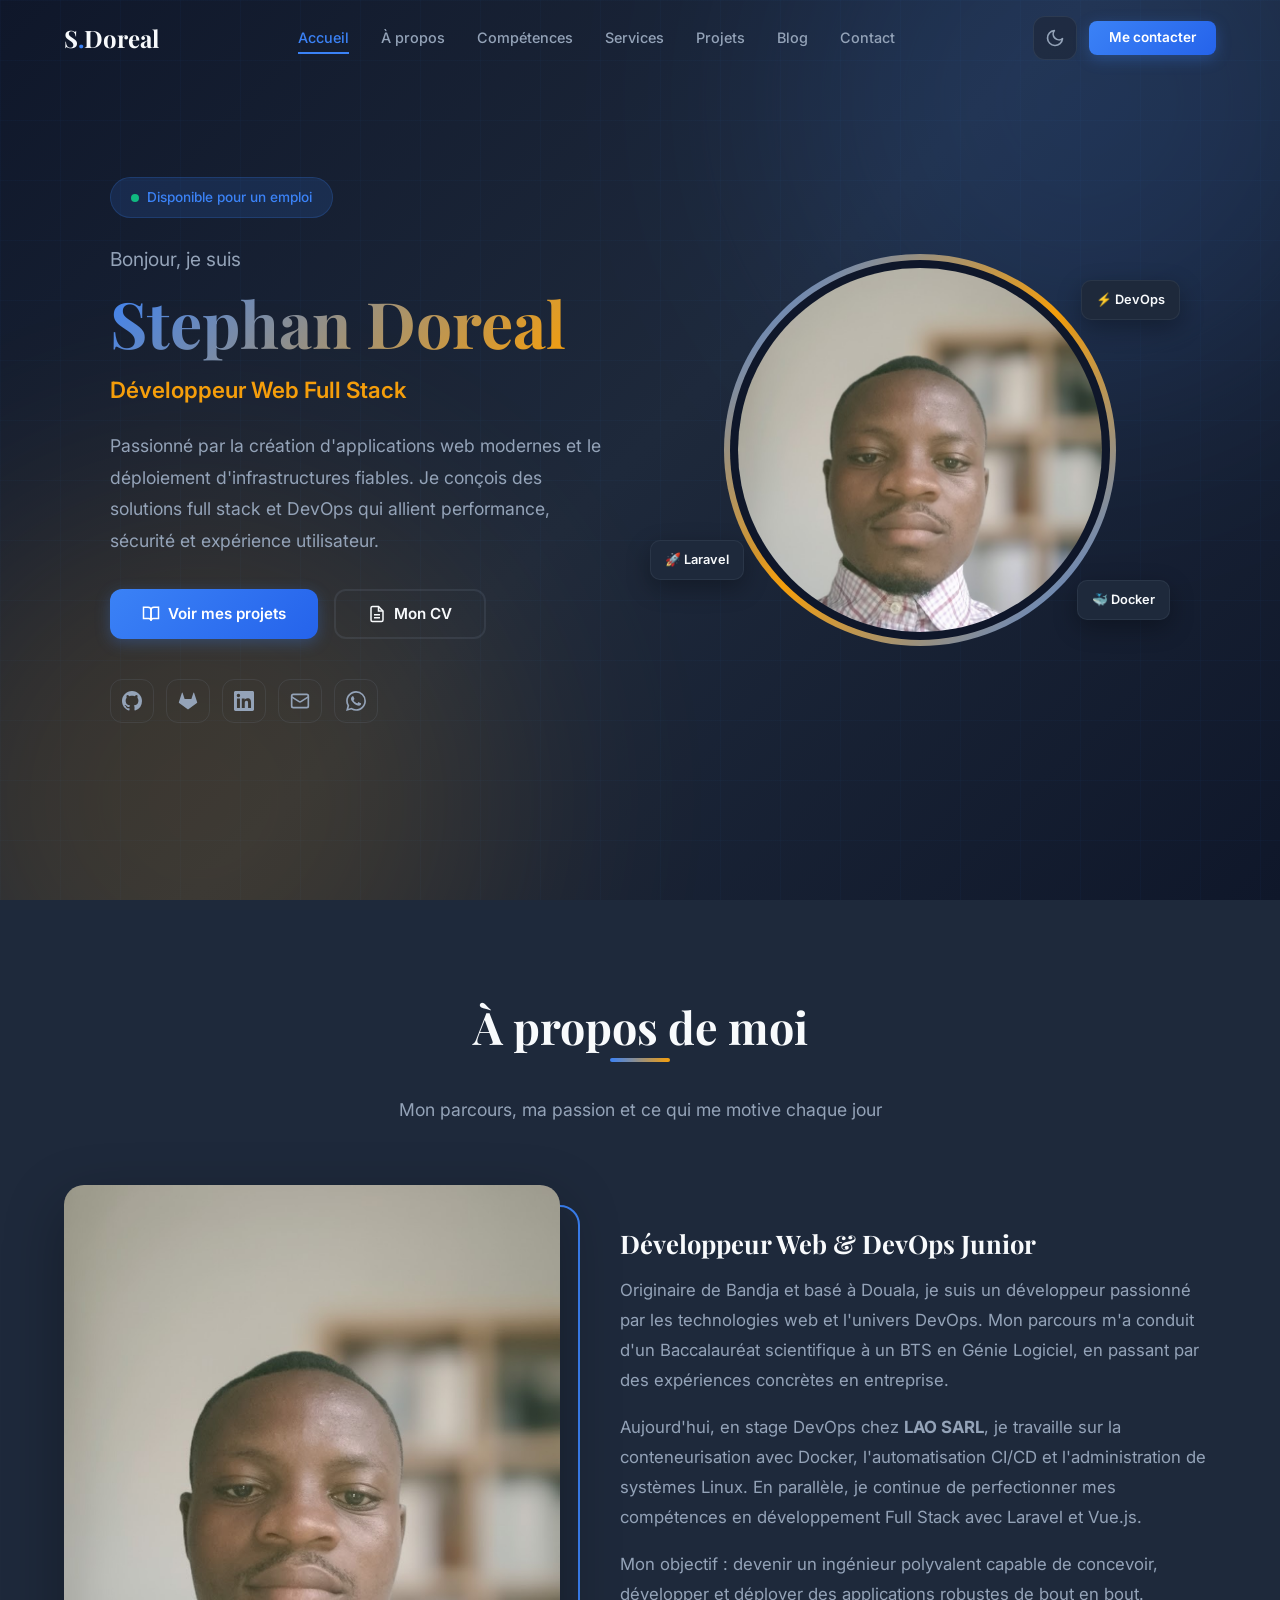
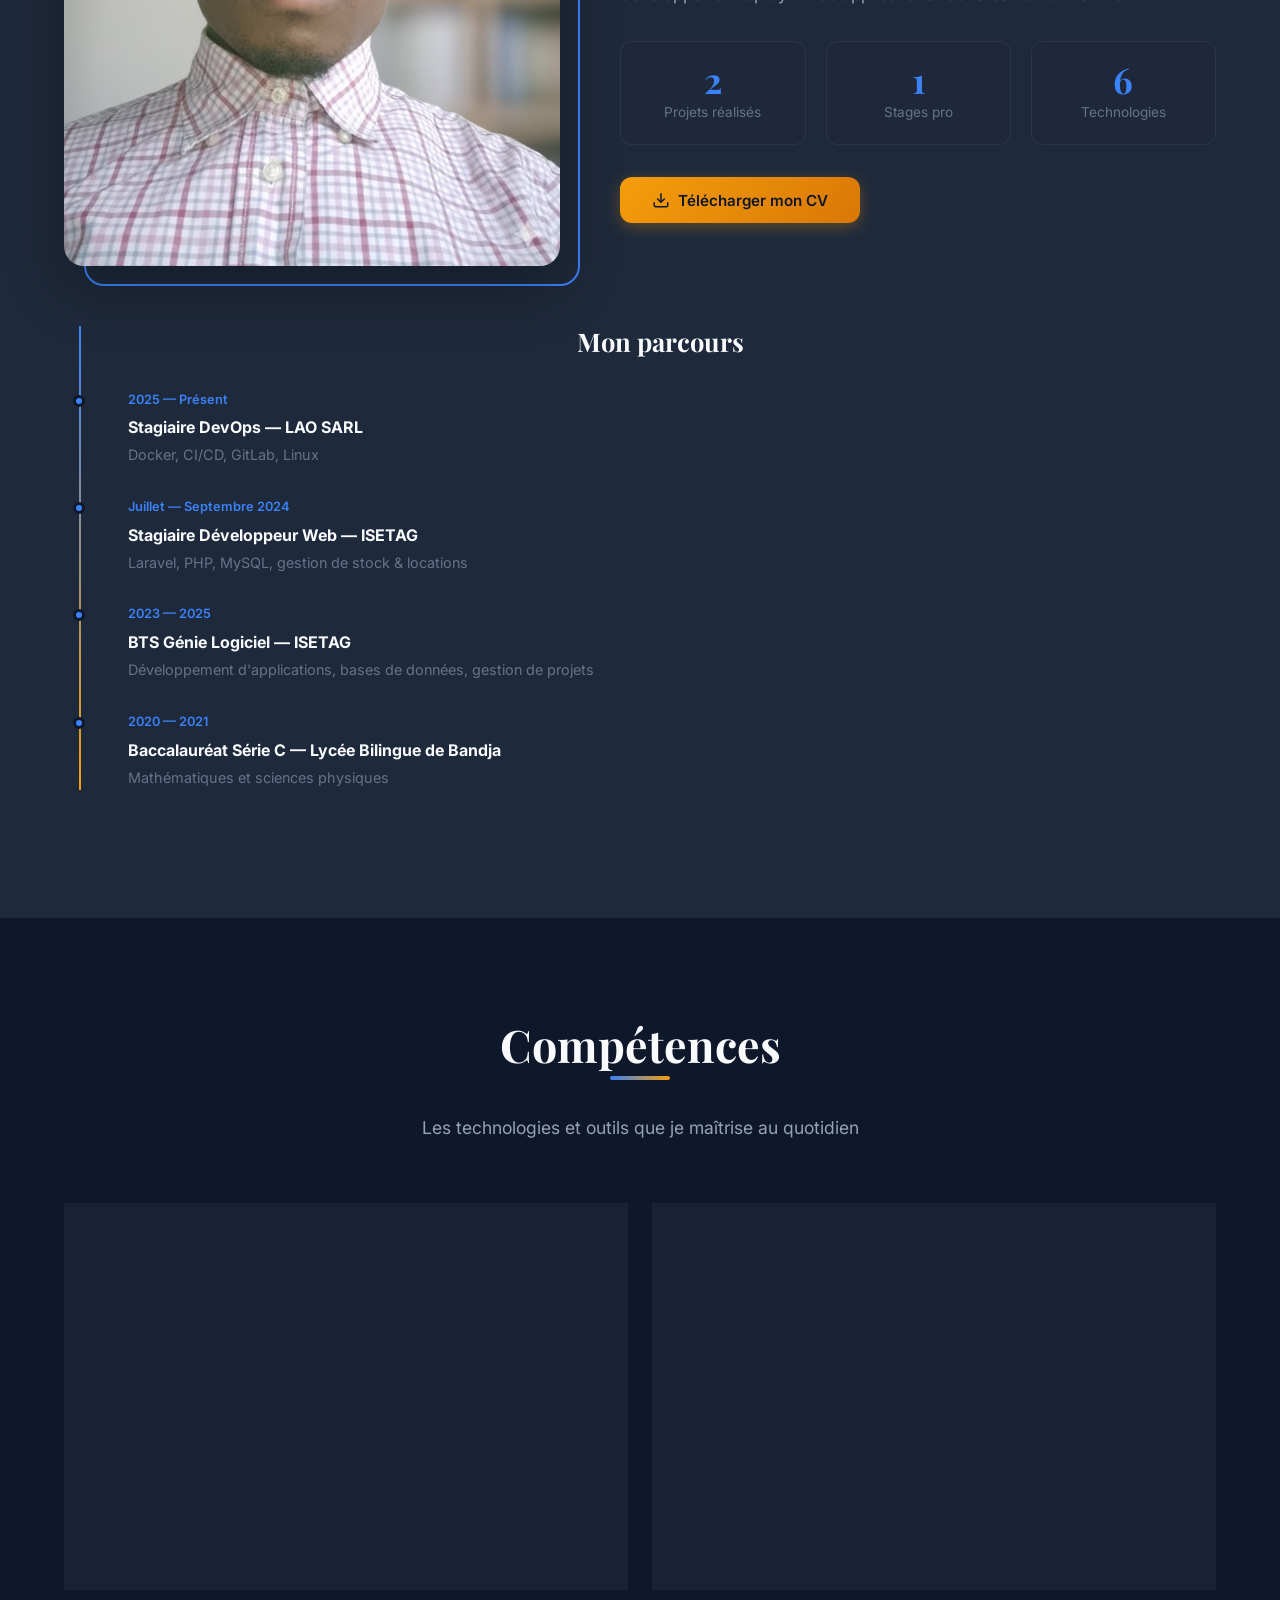
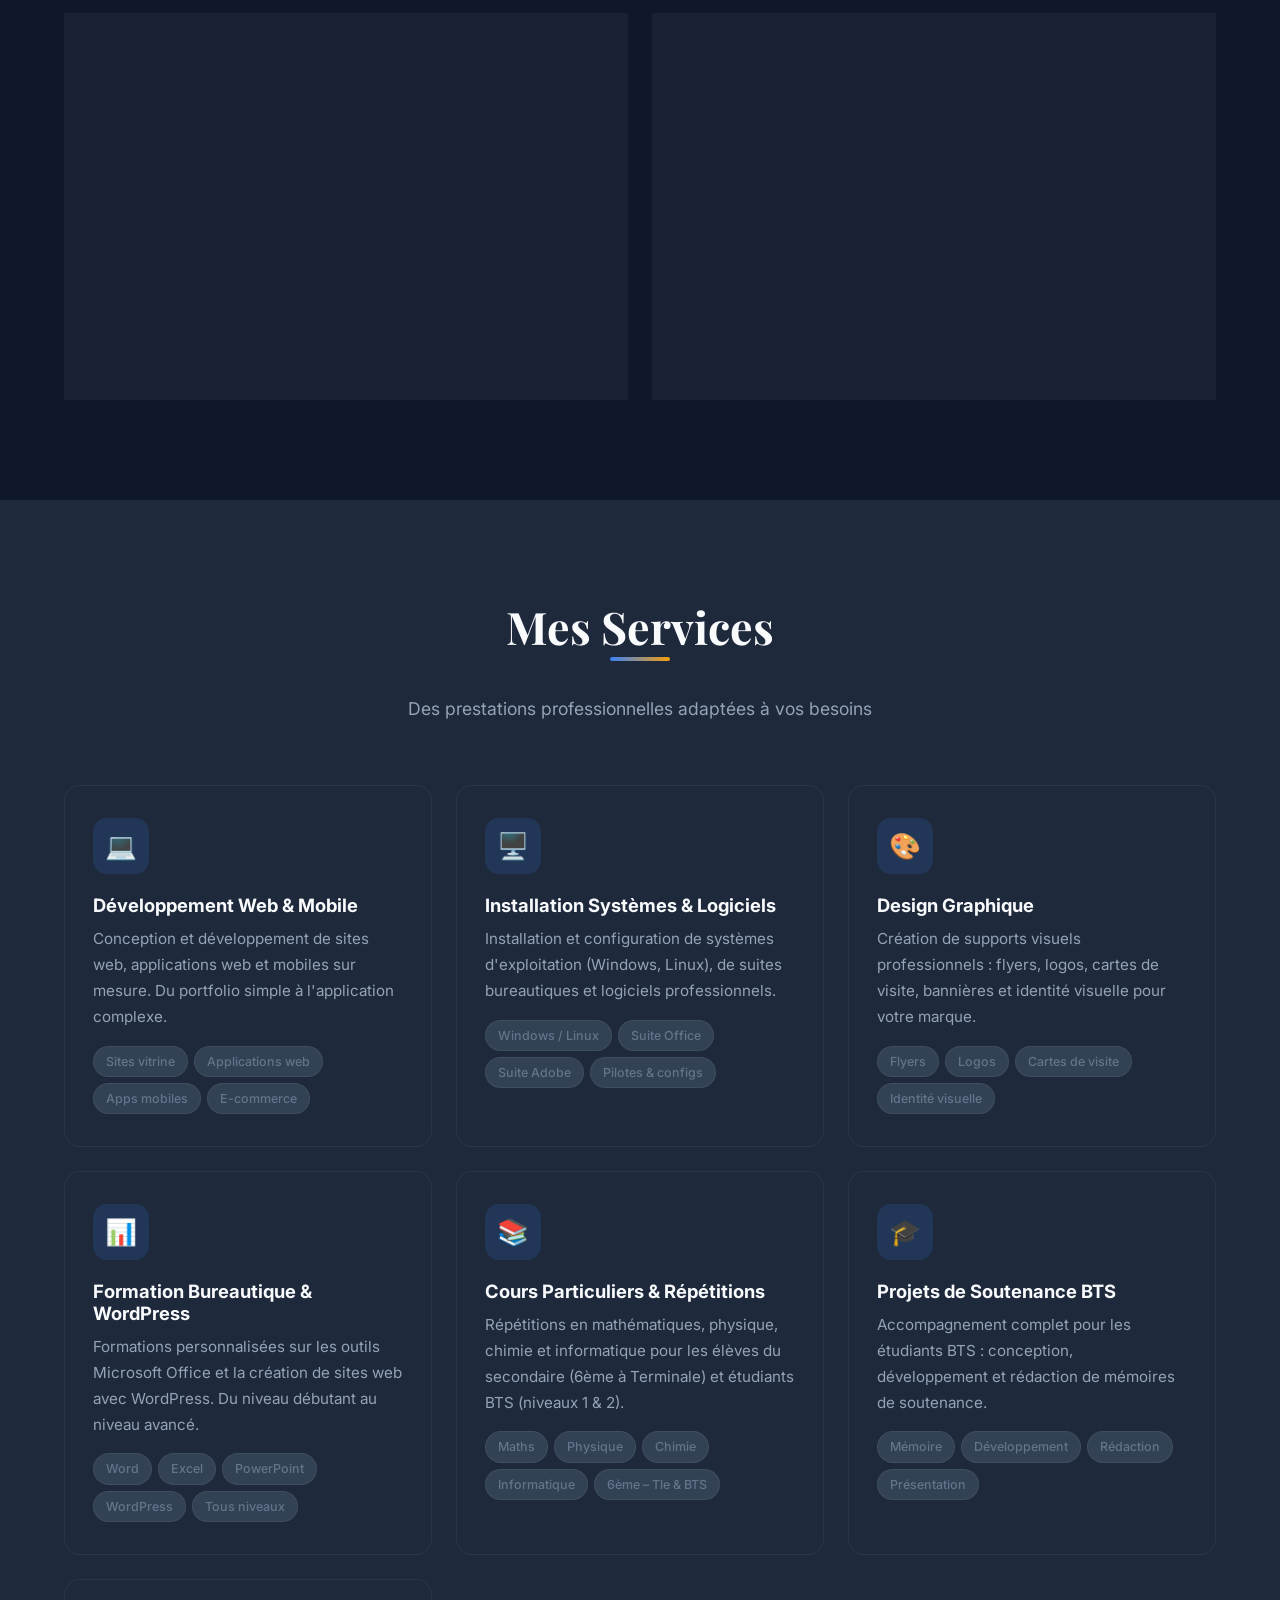
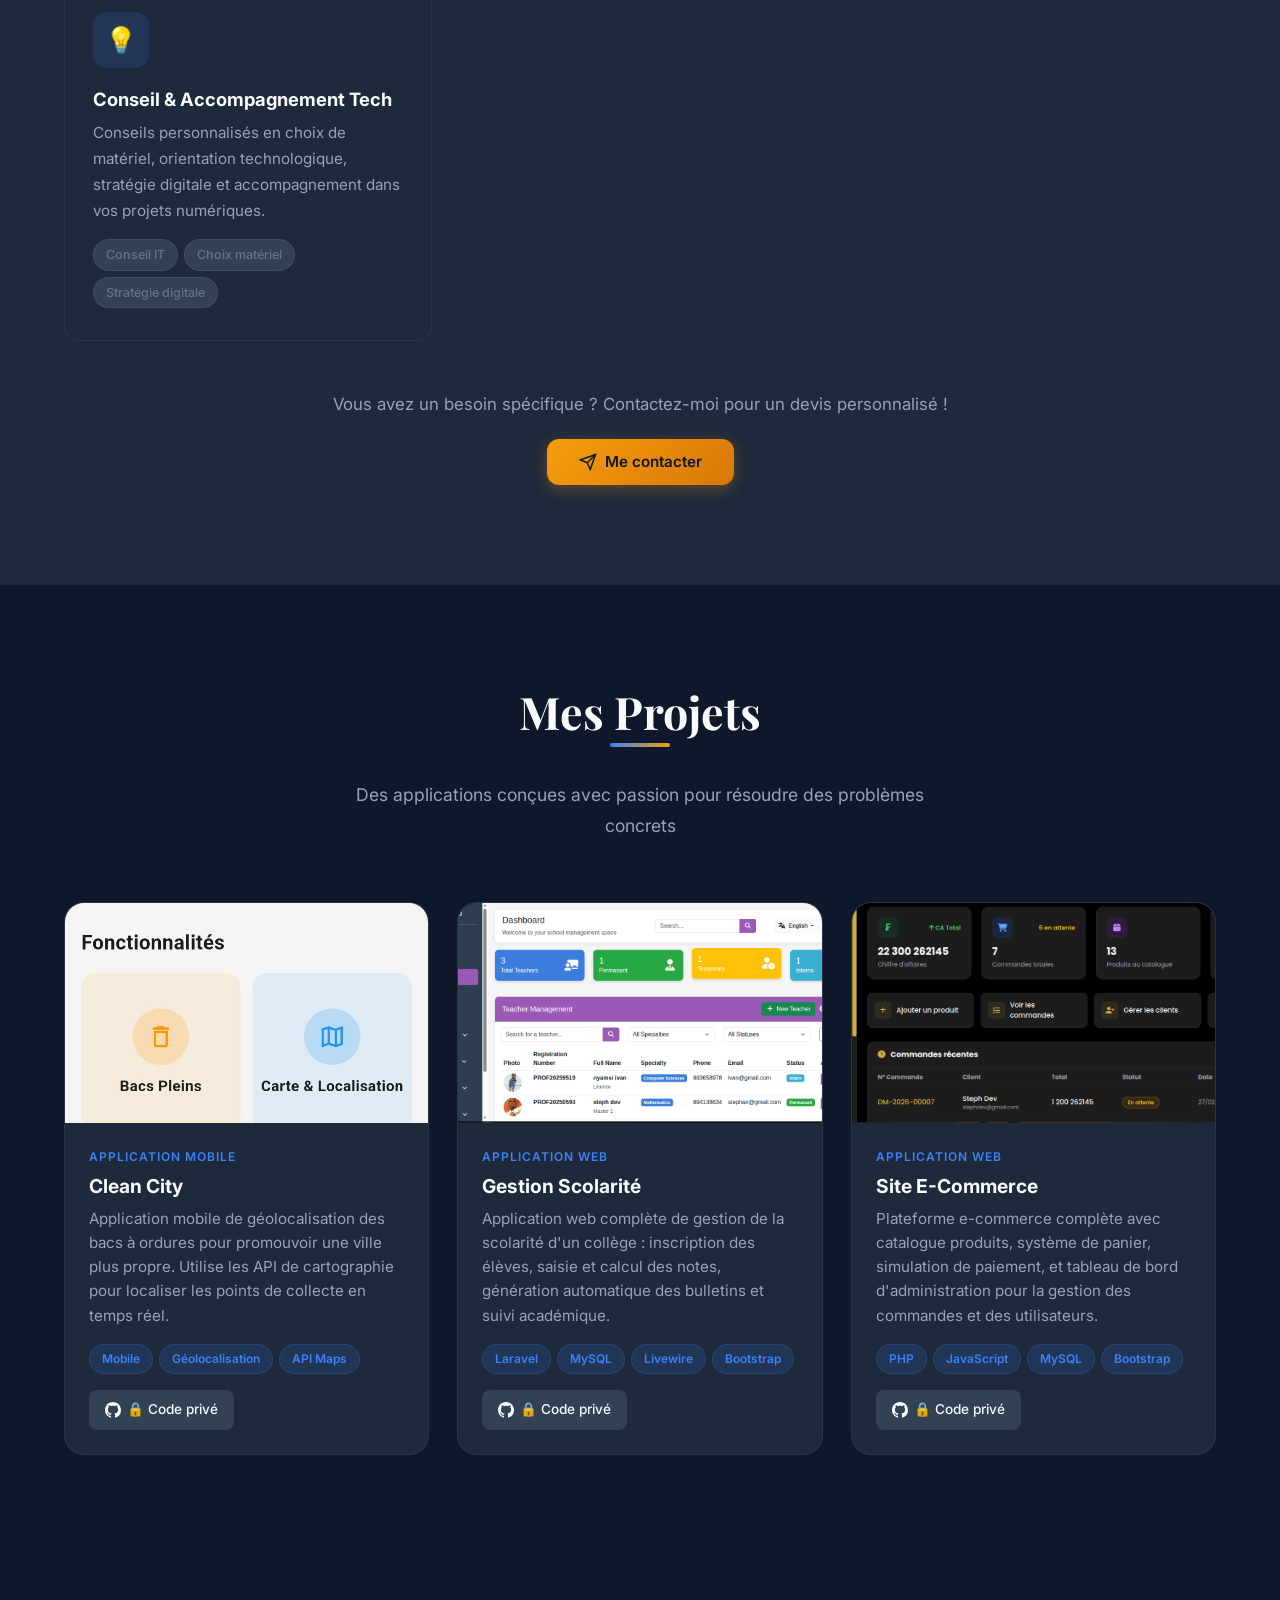
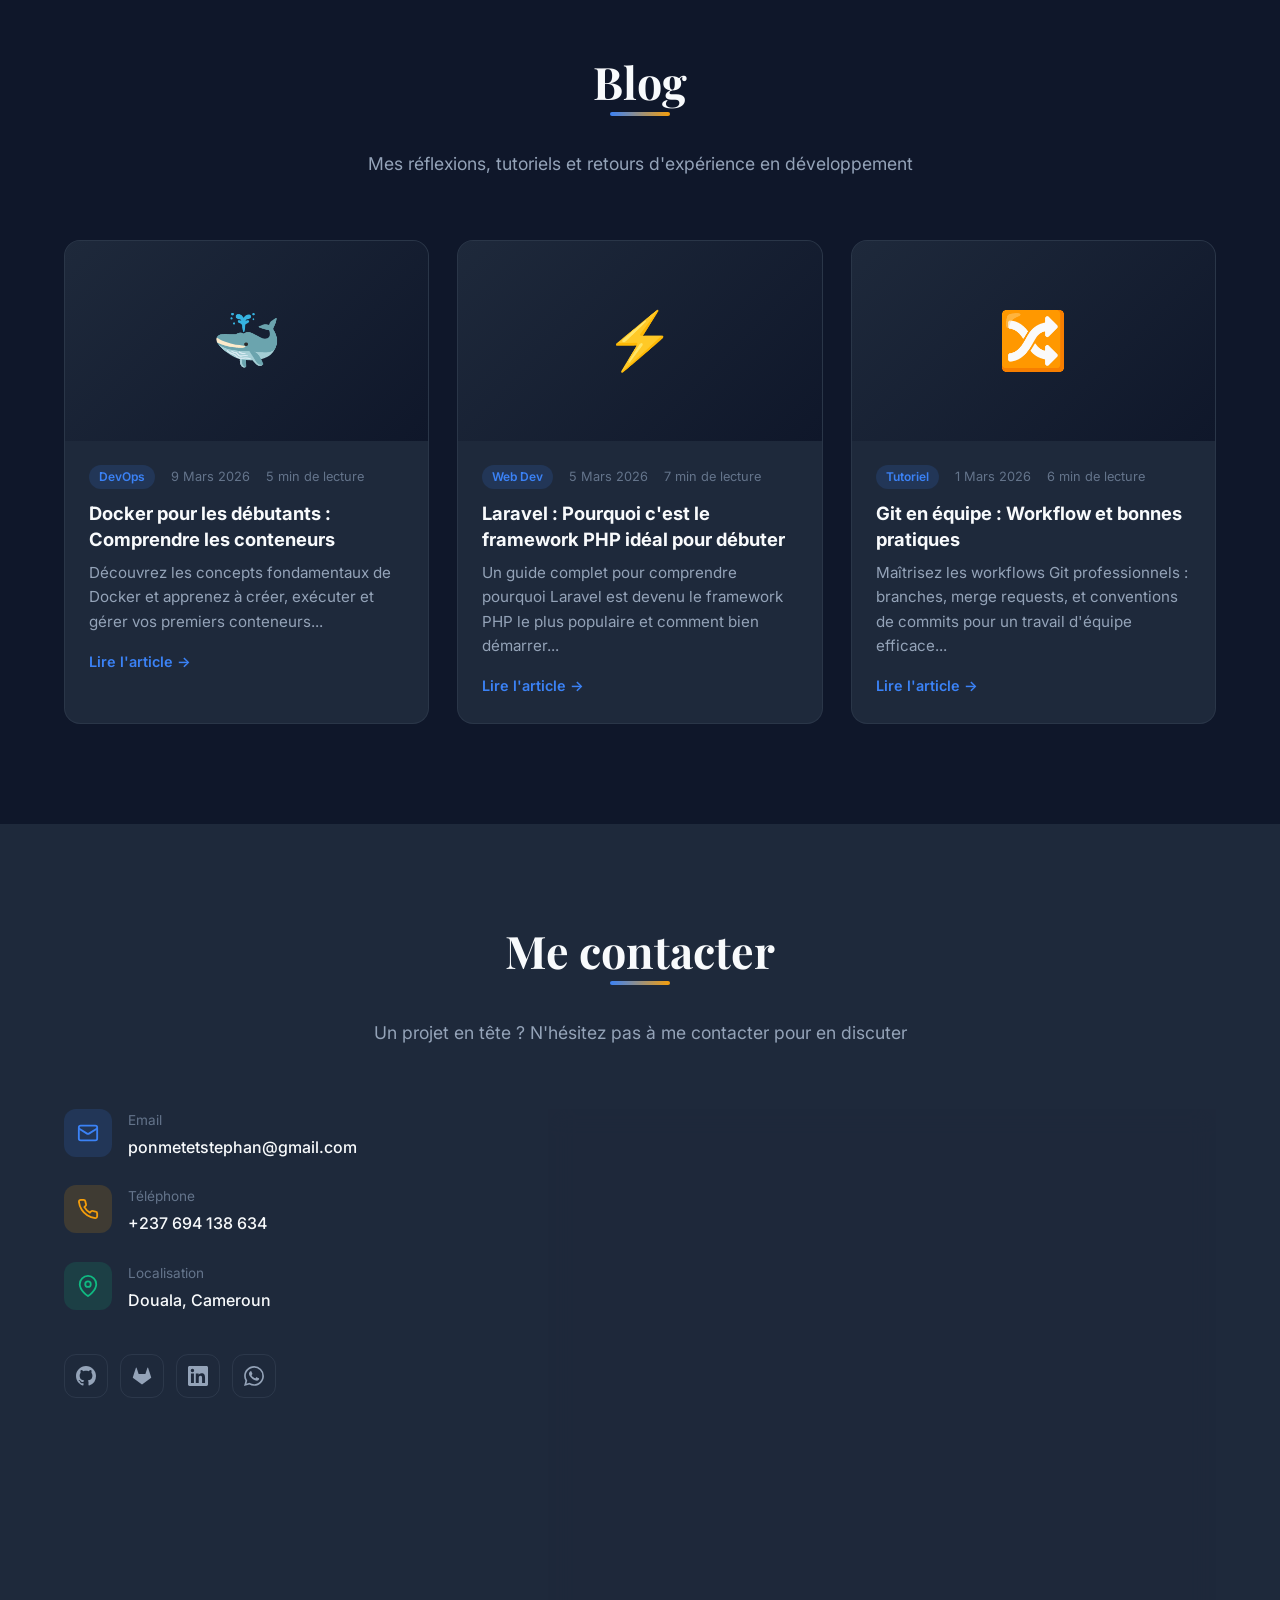
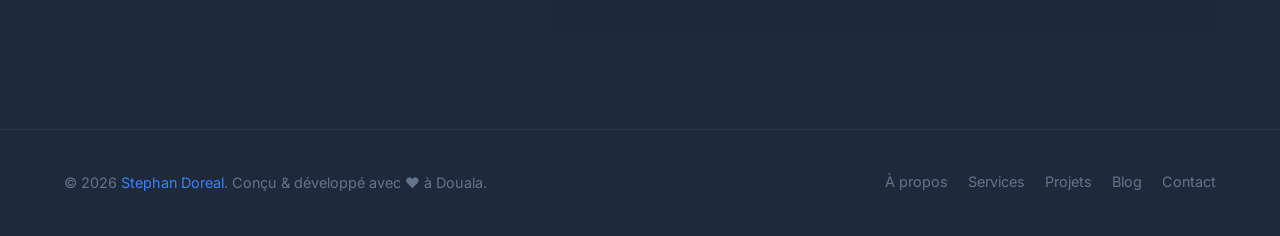
==== index.html @ ce157ae7 "feat: portfolio initial" ====
<!DOCTYPE html>
<html lang="fr" data-theme="dark">

<head>
    <meta charset="UTF-8">
    <meta name="viewport" content="width=device-width, initial-scale=1.0">
    <title>Stephan Doreal — Développeur Web & DevOps</title>
    <meta name="description"
        content="Portfolio de Ponmetet Stephan Doreal — Développeur Web Full Stack et DevOps Junior basé à Douala, Cameroun. Spécialisé en Laravel, Vue.js, Docker et CI/CD.">
    <meta name="keywords" content="développeur web, devops, cameroun, douala, laravel, vuejs, docker, portfolio">
    <meta name="author" content="Ponmetet Stephan Doreal">

    <!-- Open Graph -->
    <meta property="og:title" content="Stephan Doreal — Développeur Web & DevOps">
    <meta property="og:description" content="Développeur Web Full Stack et DevOps Junior basé à Douala, Cameroun.">
    <meta property="og:type" content="website">
    <meta property="og:url" content="https://stephan330.github.io">

    <!-- Fonts -->
    <link rel="preconnect" href="https://fonts.googleapis.com">
    <link rel="preconnect" href="https://fonts.gstatic.com" crossorigin>
    <link
        href="https://fonts.googleapis.com/css2?family=Inter:wght@300;400;500;600;700;800&family=Playfair+Display:wght@700&family=JetBrains+Mono:wght@400;500&display=swap"
        rel="stylesheet">

    <!-- Styles -->
    <link rel="stylesheet" href="css/style.css">

<body>

    <!-- Preloader -->
    <div class="preloader" id="preloader">
        <div class="preloader-spinner"></div>
    </div>

    <!-- ===== NAVBAR ===== -->
    <nav class="navbar" id="navbar">
        <div class="container">
            <a href="#hero" class="nav-logo">S<span>.</span>Doreal</a>

            <div class="nav-links" id="navLinks">
                <a href="#hero" class="active">Accueil</a>
                <a href="#about">À propos</a>
                <a href="#skills">Compétences</a>
                <a href="#services">Services</a>
                <a href="#projects">Projets</a>
                <a href="#blog">Blog</a>
                <a href="#contact">Contact</a>
            </div>

            <div class="nav-actions">
                <button class="theme-toggle" id="themeToggle" aria-label="Changer le thème">
                    <svg class="icon-moon" width="20" height="20" viewBox="0 0 24 24" fill="none" stroke="currentColor"
                        stroke-width="2" stroke-linecap="round" stroke-linejoin="round">
                        <path d="M21 12.79A9 9 0 1 1 11.21 3 7 7 0 0 0 21 12.79z" />
                    </svg>
                    <svg class="icon-sun" width="20" height="20" viewBox="0 0 24 24" fill="none" stroke="currentColor"
                        stroke-width="2" stroke-linecap="round" stroke-linejoin="round">
                        <circle cx="12" cy="12" r="5" />
                        <line x1="12" y1="1" x2="12" y2="3" />
                        <line x1="12" y1="21" x2="12" y2="23" />
                        <line x1="4.22" y1="4.22" x2="5.64" y2="5.64" />
                        <line x1="18.36" y1="18.36" x2="19.78" y2="19.78" />
                        <line x1="1" y1="12" x2="3" y2="12" />
                        <line x1="21" y1="12" x2="23" y2="12" />
                        <line x1="4.22" y1="19.78" x2="5.64" y2="18.36" />
                        <line x1="18.36" y1="5.64" x2="19.78" y2="4.22" />
                    </svg>
                </button>
                <a href="#contact" class="btn btn-primary btn-sm">Me contacter</a>
                <div class="nav-hamburger" id="navHamburger">
                    <span></span><span></span><span></span>
                </div>
            </div>
        </div>
    </nav>

    <!-- ===== HERO SECTION ===== -->
    <section class="hero" id="hero">
        <div class="hero-grid-bg"></div>
        <div class="hero-glow hero-glow-1"></div>
        <div class="hero-glow hero-glow-2"></div>

        <div class="container">
            <div class="hero-content">
                <div class="hero-badge">
                    <span class="dot"></span>
                    Disponible pour un emploi
                </div>

                <p class="hero-greeting">Bonjour, je suis</p>
                <h1><span class="name-highlight">Stephan Doreal</span></h1>
                <p class="hero-title-role" id="typingText"></p>

                <p class="hero-description">
                    Passionné par la création d'applications web modernes et le déploiement
                    d'infrastructures fiables. Je conçois des solutions full stack et DevOps
                    qui allient performance, sécurité et expérience utilisateur.
                </p>

                <div class="hero-buttons">
                    <a href="#projects" class="btn btn-primary">
                        <svg width="18" height="18" viewBox="0 0 24 24" fill="none" stroke="currentColor"
                            stroke-width="2">
                            <path d="M2 3h6a4 4 0 0 1 4 4v14a3 3 0 0 0-3-3H2z" />
                            <path d="M22 3h-6a4 4 0 0 0-4 4v14a3 3 0 0 1 3-3h7z" />
                        </svg>
                        Voir mes projets
                    </a>
                    <a href="assets/cv/CV-Ponmetet-Stephan.html" download="CV-Ponmetet-Stephan.html"
                        class="btn btn-secondary">
                        <svg width="18" height="18" viewBox="0 0 24 24" fill="none" stroke="currentColor"
                            stroke-width="2">
                            <path d="M14 2H6a2 2 0 0 0-2 2v16a2 2 0 0 0 2 2h12a2 2 0 0 0 2-2V8z" />
                            <polyline points="14 2 14 8 20 8" />
                            <line x1="16" y1="13" x2="8" y2="13" />
                            <line x1="16" y1="17" x2="8" y2="17" />
                        </svg>
                        Mon CV
                    </a>
                </div>

                <div class="hero-socials">
                    <a href="https://github.com/stephan330" target="_blank" aria-label="GitHub">
                        <svg viewBox="0 0 24 24" fill="currentColor">
                            <path
                                d="M12 0C5.37 0 0 5.37 0 12c0 5.31 3.435 9.795 8.205 11.385.6.105.825-.255.825-.57 0-.285-.015-1.23-.015-2.235-3.015.555-3.795-.735-4.035-1.41-.135-.345-.72-1.41-1.23-1.695-.42-.225-1.02-.78-.015-.795.945-.015 1.62.87 1.845 1.23 1.08 1.815 2.805 1.305 3.495.99.105-.78.42-1.305.765-1.605-2.67-.3-5.46-1.335-5.46-5.925 0-1.305.465-2.385 1.23-3.225-.12-.3-.54-1.53.12-3.18 0 0 1.005-.315 3.3 1.23.96-.27 1.98-.405 3-.405s2.04.135 3 .405c2.295-1.56 3.3-1.23 3.3-1.23.66 1.65.24 2.88.12 3.18.765.84 1.23 1.905 1.23 3.225 0 4.605-2.805 5.625-5.475 5.925.435.375.81 1.095.81 2.22 0 1.605-.015 2.895-.015 3.3 0 .315.225.69.825.57A12.02 12.02 0 0 0 24 12c0-6.63-5.37-12-12-12z" />
                        </svg>
                    </a>
                    <a href="https://gitlab.com/stephdev720" target="_blank" aria-label="GitLab">
                        <svg viewBox="0 0 24 24" fill="currentColor">
                            <path
                                d="M22.65 14.39L12 22.13 1.35 14.39a.84.84 0 0 1-.3-.94l1.22-3.78 2.44-7.51A.42.42 0 0 1 4.82 2a.43.43 0 0 1 .58 0 .42.42 0 0 1 .11.18l2.44 7.49h8.1l2.44-7.51A.42.42 0 0 1 18.6 2a.43.43 0 0 1 .58 0 .42.42 0 0 1 .11.18l2.44 7.51L23 13.45a.84.84 0 0 1-.35.94z" />
                        </svg>
                    </a>
                    <a href="https://www.linkedin.com/in/stephan-doreal" target="_blank" aria-label="LinkedIn">
                        <svg viewBox="0 0 24 24" fill="currentColor">
                            <path
                                d="M20.447 20.452h-3.554v-5.569c0-1.328-.027-3.037-1.852-3.037-1.853 0-2.136 1.445-2.136 2.939v5.667H9.351V9h3.414v1.561h.046c.477-.9 1.637-1.85 3.37-1.85 3.601 0 4.267 2.37 4.267 5.455v6.286zM5.337 7.433a2.062 2.062 0 0 1-2.063-2.065 2.064 2.064 0 1 1 2.063 2.065zm1.782 13.019H3.555V9h3.564v11.452zM22.225 0H1.771C.792 0 0 .774 0 1.729v20.542C0 23.227.792 24 1.771 24h20.451C23.2 24 24 23.227 24 22.271V1.729C24 .774 23.2 0 22.222 0h.003z" />
                        </svg>
                    </a>
                    <a href="mailto:ponmetetstephan@gmail.com" aria-label="Email">
                        <svg viewBox="0 0 24 24" fill="none" stroke="currentColor" stroke-width="2">
                            <rect x="2" y="4" width="20" height="16" rx="2" />
                            <path d="m22 7-8.97 5.7a1.94 1.94 0 0 1-2.06 0L2 7" />
                        </svg>
                    </a>
                    <a href="https://wa.me/237694138634" target="_blank" aria-label="WhatsApp">
                        <svg viewBox="0 0 24 24" fill="currentColor">
                            <path
                                d="M17.472 14.382c-.297-.149-1.758-.867-2.03-.967-.273-.099-.471-.148-.67.15-.197.297-.767.966-.94 1.164-.173.199-.347.223-.644.075-.297-.15-1.255-.463-2.39-1.475-.883-.788-1.48-1.761-1.653-2.059-.173-.297-.018-.458.13-.606.134-.133.298-.347.446-.52.149-.174.198-.298.298-.497.099-.198.05-.371-.025-.52-.075-.149-.669-1.612-.916-2.207-.242-.579-.487-.5-.669-.51-.173-.008-.371-.01-.57-.01-.198 0-.52.074-.792.372-.272.297-1.04 1.016-1.04 2.479 0 1.462 1.065 2.875 1.213 3.074.149.198 2.096 3.2 5.077 4.487.709.306 1.262.489 1.694.625.712.227 1.36.195 1.871.118.571-.085 1.758-.719 2.006-1.413.248-.694.248-1.289.173-1.413-.074-.124-.272-.198-.57-.347m-5.421 7.403h-.004a9.87 9.87 0 01-5.031-1.378l-.361-.214-3.741.982.998-3.648-.235-.374a9.86 9.86 0 01-1.51-5.26c.001-5.45 4.436-9.884 9.888-9.884 2.64 0 5.122 1.03 6.988 2.898a9.825 9.825 0 012.893 6.994c-.003 5.45-4.437 9.884-9.885 9.884m8.413-18.297A11.815 11.815 0 0012.05 0C5.495 0 .16 5.335.157 11.892c0 2.096.547 4.142 1.588 5.945L.057 24l6.305-1.654a11.882 11.882 0 005.683 1.448h.005c6.554 0 11.89-5.335 11.893-11.893a11.821 11.821 0 00-3.48-8.413z" />
                        </svg>
                    </a>
                </div>
            </div>

            <div class="hero-photo-wrapper">
                <div class="hero-photo-ring">
                    <div class="hero-photo">
                        <img src="assets/img/photo.jpg" alt="Stephan Doreal">
                    </div>
                </div>
                <div class="floating-badge" style="top: 20px; right: -10px;">⚡ DevOps</div>
                <div class="floating-badge" style="bottom: 60px; left: -20px;">🚀 Laravel</div>
                <div class="floating-badge" style="bottom: 20px; right: 0;">🐳 Docker</div>
            </div>
        </div>
    </section>

    <!-- ===== ABOUT SECTION ===== -->
    <section class="section section-alt" id="about">
        <div class="container">
            <div class="section-header reveal">
                <h2>À propos de moi</h2>
                <p>Mon parcours, ma passion et ce qui me motive chaque jour</p>
            </div>

            <div class="about-grid">
                <div class="about-image reveal">
                    <img src="assets/img/photo.jpg" alt="Stephan Doreal au travail">
                    <div class="about-image-decoration"></div>
                </div>

                <div class="about-text">
                    <h3 class="reveal">Développeur Web & DevOps Junior</h3>
                    <p class="reveal">
                        Originaire de Bandja et basé à Douala, je suis un développeur passionné
                        par les technologies web et l'univers DevOps. Mon parcours m'a conduit
                        d'un Baccalauréat scientifique à un BTS en Génie Logiciel, en passant
                        par des expériences concrètes en entreprise.
                    </p>
                    <p class="reveal">
                        Aujourd'hui, en stage DevOps chez <strong>LAO SARL</strong>, je travaille
                        sur la conteneurisation avec Docker, l'automatisation CI/CD et l'administration
                        de systèmes Linux. En parallèle, je continue de perfectionner mes compétences
                        en développement Full Stack avec Laravel et Vue.js.
                    </p>
                    <p class="reveal">
                        Mon objectif : devenir un ingénieur polyvalent capable de concevoir,
                        développer et déployer des applications robustes de bout en bout.
                    </p>

                    <div class="about-stats reveal">
                        <div class="stat-card">
                            <div class="stat-number" data-count="3">0</div>
                            <div class="stat-label">Projets réalisés</div>
                        </div>
                        <div class="stat-card">
                            <div class="stat-number" data-count="2">0</div>
                            <div class="stat-label">Stages pro</div>
                        </div>
                        <div class="stat-card">
                            <div class="stat-number" data-count="8">0</div>
                            <div class="stat-label">Technologies</div>
                        </div>
                    </div>

                    <a href="assets/cv/CV-Ponmetet-Stephan.html" download="CV-Ponmetet-Stephan.html"
                        class="btn btn-gold reveal">
                        <svg width="18" height="18" viewBox="0 0 24 24" fill="none" stroke="currentColor"
                            stroke-width="2">
                            <path d="M21 15v4a2 2 0 0 1-2 2H5a2 2 0 0 1-2-2v-4" />
                            <polyline points="7 10 12 15 17 10" />
                            <line x1="12" y1="15" x2="12" y2="3" />
                        </svg>
                        Télécharger mon CV
                    </a>
                </div>
            </div>

            <!-- Timeline -->
            <div class="timeline reveal" style="margin-top: 60px;">
                <h3 style="text-align: center; margin-bottom: 32px;">Mon parcours</h3>

                <div class="timeline-item reveal reveal-delay-1">
                    <div class="timeline-date">2025 — Présent</div>
                    <div class="timeline-title">Stagiaire DevOps — LAO SARL</div>
                    <div class="timeline-subtitle">Docker, CI/CD, GitLab, Linux</div>
                </div>

                <div class="timeline-item reveal reveal-delay-2">
                    <div class="timeline-date">Juillet — Septembre 2024</div>
                    <div class="timeline-title">Stagiaire Développeur Web — ISETAG</div>
                    <div class="timeline-subtitle">Laravel, PHP, MySQL, gestion de stock & locations</div>
                </div>

                <div class="timeline-item reveal reveal-delay-3">
                    <div class="timeline-date">2023 — 2025</div>
                    <div class="timeline-title">BTS Génie Logiciel — ISETAG</div>
                    <div class="timeline-subtitle">Développement d'applications, bases de données, gestion de projets
                    </div>
                </div>

                <div class="timeline-item reveal reveal-delay-4">
                    <div class="timeline-date">2020 — 2021</div>
                    <div class="timeline-title">Baccalauréat Série C — Lycée Bilingue de Bandja</div>
                    <div class="timeline-subtitle">Mathématiques et sciences physiques</div>
                </div>
            </div>
        </div>
    </section>

    <!-- ===== SKILLS SECTION ===== -->
    <section class="section" id="skills">
        <div class="container">
            <div class="section-header reveal">
                <h2>Compétences</h2>
                <p>Les technologies et outils que je maîtrise au quotidien</p>
            </div>

            <div class="skills-grid">
                <!-- Frontend -->
                <div class="card skill-category reveal">
                    <div class="skill-category-icon">
                        <svg viewBox="0 0 24 24" fill="none" stroke="currentColor" stroke-width="2">
                            <polyline points="16 18 22 12 16 6" />
                            <polyline points="8 6 2 12 8 18" />
                        </svg>
                    </div>
                    <h3>Frontend</h3>

                    <div class="skill-item">
                        <div class="skill-item-header">
                            <span class="skill-item-name">HTML5 / CSS3</span>
                            <span class="skill-item-level">90%</span>
                        </div>
                        <div class="skill-bar">
                            <div class="skill-bar-fill" data-width="90"></div>
                        </div>
                    </div>
                    <div class="skill-item">
                        <div class="skill-item-header">
                            <span class="skill-item-name">JavaScript</span>
                            <span class="skill-item-level">70%</span>
                        </div>
                        <div class="skill-bar">
                            <div class="skill-bar-fill" data-width="70"></div>
                        </div>
                    </div>
                    <div class="skill-item">
                        <div class="skill-item-header">
                            <span class="skill-item-name">Vue.js</span>
                            <span class="skill-item-level">60%</span>
                        </div>
                        <div class="skill-bar">
                            <div class="skill-bar-fill" data-width="60"></div>
                        </div>
                    </div>
                    <div class="skill-item">
                        <div class="skill-item-header">
                            <span class="skill-item-name">Bootstrap</span>
                            <span class="skill-item-level">85%</span>
                        </div>
                        <div class="skill-bar">
                            <div class="skill-bar-fill" data-width="85"></div>
                        </div>
                    </div>
                </div>

                <!-- Backend -->
                <div class="card skill-category reveal reveal-delay-1">
                    <div class="skill-category-icon"
                        style="background: rgba(245, 158, 11, 0.15); color: var(--accent-gold);">
                        <svg viewBox="0 0 24 24" fill="none" stroke="currentColor" stroke-width="2">
                            <rect x="2" y="2" width="20" height="8" rx="2" ry="2" />
                            <rect x="2" y="14" width="20" height="8" rx="2" ry="2" />
                            <line x1="6" y1="6" x2="6.01" y2="6" />
                            <line x1="6" y1="18" x2="6.01" y2="18" />
                        </svg>
                    </div>
                    <h3>Backend</h3>

                    <div class="skill-item">
                        <div class="skill-item-header">
                            <span class="skill-item-name">PHP</span>
                            <span class="skill-item-level">80%</span>
                        </div>
                        <div class="skill-bar">
                            <div class="skill-bar-fill" data-width="80"></div>
                        </div>
                    </div>
                    <div class="skill-item">
                        <div class="skill-item-header">
                            <span class="skill-item-name">Laravel</span>
                            <span class="skill-item-level">75%</span>
                        </div>
                        <div class="skill-bar">
                            <div class="skill-bar-fill" data-width="75"></div>
                        </div>
                    </div>
                    <div class="skill-item">
                        <div class="skill-item-header">
                            <span class="skill-item-name">Livewire</span>
                            <span class="skill-item-level">60%</span>
                        </div>
                        <div class="skill-bar">
                            <div class="skill-bar-fill" data-width="60"></div>
                        </div>
                    </div>
                    <div class="skill-item">
                        <div class="skill-item-header">
                            <span class="skill-item-name">MySQL</span>
                            <span class="skill-item-level">75%</span>
                        </div>
                        <div class="skill-bar">
                            <div class="skill-bar-fill" data-width="75"></div>
                        </div>
                    </div>
                </div>

                <!-- DevOps -->
                <div class="card skill-category reveal reveal-delay-2">
                    <div class="skill-category-icon" style="background: rgba(16, 185, 129, 0.15); color: #10b981;">
                        <svg viewBox="0 0 24 24" fill="none" stroke="currentColor" stroke-width="2">
                            <path d="M12 2L2 7l10 5 10-5-10-5z" />
                            <path d="M2 17l10 5 10-5" />
                            <path d="M2 12l10 5 10-5" />
                        </svg>
                    </div>
                    <h3>DevOps</h3>

                    <div class="skill-item">
                        <div class="skill-item-header">
                            <span class="skill-item-name">Docker</span>
                            <span class="skill-item-level">65%</span>
                        </div>
                        <div class="skill-bar">
                            <div class="skill-bar-fill" data-width="65"></div>
                        </div>
                    </div>
                    <div class="skill-item">
                        <div class="skill-item-header">
                            <span class="skill-item-name">Git / GitHub / GitLab</span>
                            <span class="skill-item-level">80%</span>
                        </div>
                        <div class="skill-bar">
                            <div class="skill-bar-fill" data-width="80"></div>
                        </div>
                    </div>
                    <div class="skill-item">
                        <div class="skill-item-header">
                            <span class="skill-item-name">Linux</span>
                            <span class="skill-item-level">65%</span>
                        </div>
                        <div class="skill-bar">
                            <div class="skill-bar-fill" data-width="65"></div>
                        </div>
                    </div>
                    <div class="skill-item">
                        <div class="skill-item-header">
                            <span class="skill-item-name">CI/CD</span>
                            <span class="skill-item-level">55%</span>
                        </div>
                        <div class="skill-bar">
                            <div class="skill-bar-fill" data-width="55"></div>
                        </div>
                    </div>
                </div>

                <!-- Outils -->
                <div class="card skill-category reveal reveal-delay-3">
                    <div class="skill-category-icon" style="background: rgba(168, 85, 247, 0.15); color: #a855f7;">
                        <svg viewBox="0 0 24 24" fill="none" stroke="currentColor" stroke-width="2">
                            <path
                                d="M14.7 6.3a1 1 0 0 0 0 1.4l1.6 1.6a1 1 0 0 0 1.4 0l3.77-3.77a6 6 0 0 1-7.94 7.94l-6.91 6.91a2.12 2.12 0 0 1-3-3l6.91-6.91a6 6 0 0 1 7.94-7.94l-3.76 3.76z" />
                        </svg>
                    </div>
                    <h3>Outils</h3>

                    <div class="skill-item">
                        <div class="skill-item-header">
                            <span class="skill-item-name">VS Code</span>
                            <span class="skill-item-level">90%</span>
                        </div>
                        <div class="skill-bar">
                            <div class="skill-bar-fill" data-width="90"></div>
                        </div>
                    </div>
                    <div class="skill-item">
                        <div class="skill-item-header">
                            <span class="skill-item-name">Terminal / Bash</span>
                            <span class="skill-item-level">70%</span>
                        </div>
                        <div class="skill-bar">
                            <div class="skill-bar-fill" data-width="70"></div>
                        </div>
                    </div>
                    <div class="skill-item">
                        <div class="skill-item-header">
                            <span class="skill-item-name">Postman</span>
                            <span class="skill-item-level">60%</span>
                        </div>
                        <div class="skill-bar">
                            <div class="skill-bar-fill" data-width="60"></div>
                        </div>
                    </div>
                    <div class="skill-item">
                        <div class="skill-item-header">
                            <span class="skill-item-name">Figma</span>
                            <span class="skill-item-level">40%</span>
                        </div>
                        <div class="skill-bar">
                            <div class="skill-bar-fill" data-width="40"></div>
                        </div>
                    </div>
                </div>
            </div>
        </div>
    </section>

    <!-- ===== SERVICES SECTION ===== -->
    <section class="section section-alt" id="services">
        <div class="container">
            <div class="section-header reveal">
                <h2>Mes Services</h2>
                <p>Des prestations professionnelles adaptées à vos besoins</p>
            </div>

            <div class="services-grid">
                <!-- Service 1 : Développement Web & Mobile -->
                <div class="service-card reveal">
                    <div class="service-icon">💻</div>
                    <h3>Développement Web & Mobile</h3>
                    <p>
                        Conception et développement de sites web, applications web et mobiles
                        sur mesure. Du portfolio simple à l'application complexe.
                    </p>
                    <div class="service-tags">
                        <span class="service-tag">Sites vitrine</span>
                        <span class="service-tag">Applications web</span>
                        <span class="service-tag">Apps mobiles</span>
                        <span class="service-tag">E-commerce</span>
                    </div>
                </div>

                <!-- Service 2 : Installation Systèmes & Logiciels -->
                <div class="service-card reveal reveal-delay-1">
                    <div class="service-icon">🖥️</div>
                    <h3>Installation Systèmes & Logiciels</h3>
                    <p>
                        Installation et configuration de systèmes d'exploitation (Windows, Linux),
                        de suites bureautiques et logiciels professionnels.
                    </p>
                    <div class="service-tags">
                        <span class="service-tag">Windows / Linux</span>
                        <span class="service-tag">Suite Office</span>
                        <span class="service-tag">Suite Adobe</span>
                        <span class="service-tag">Pilotes & configs</span>
                    </div>
                </div>

                <!-- Service 3 : Design Graphique -->
                <div class="service-card reveal reveal-delay-2">
                    <div class="service-icon">🎨</div>
                    <h3>Design Graphique</h3>
                    <p>
                        Création de supports visuels professionnels : flyers, logos,
                        cartes de visite, bannières et identité visuelle pour votre marque.
                    </p>
                    <div class="service-tags">
                        <span class="service-tag">Flyers</span>
                        <span class="service-tag">Logos</span>
                        <span class="service-tag">Cartes de visite</span>
                        <span class="service-tag">Identité visuelle</span>
                    </div>
                </div>

                <!-- Service 4 : Formation Bureautique -->
                <div class="service-card reveal">
                    <div class="service-icon">📊</div>
                    <h3>Formation Bureautique & WordPress</h3>
                    <p>
                        Formations personnalisées sur les outils Microsoft Office et la création
                        de sites web avec WordPress. Du niveau débutant au niveau avancé.
                    </p>
                    <div class="service-tags">
                        <span class="service-tag">Word</span>
                        <span class="service-tag">Excel</span>
                        <span class="service-tag">PowerPoint</span>
                        <span class="service-tag">WordPress</span>
                        <span class="service-tag">Tous niveaux</span>
                    </div>
                </div>

                <!-- Service 5 : Cours particuliers -->
                <div class="service-card reveal reveal-delay-1">
                    <div class="service-icon">📚</div>
                    <h3>Cours Particuliers & Répétitions</h3>
                    <p>
                        Répétitions en mathématiques, physique, chimie et informatique
                        pour les élèves du secondaire (6ème à Terminale) et étudiants BTS (niveaux 1 & 2).
                    </p>
                    <div class="service-tags">
                        <span class="service-tag">Maths</span>
                        <span class="service-tag">Physique</span>
                        <span class="service-tag">Chimie</span>
                        <span class="service-tag">Informatique</span>
                        <span class="service-tag">6ème – Tle & BTS</span>
                    </div>
                </div>

                <!-- Service 6 : Projets de soutenance -->
                <div class="service-card reveal reveal-delay-2">
                    <div class="service-icon">🎓</div>
                    <h3>Projets de Soutenance BTS</h3>
                    <p>
                        Accompagnement complet pour les étudiants BTS : conception,
                        développement et rédaction de mémoires de soutenance.
                    </p>
                    <div class="service-tags">
                        <span class="service-tag">Mémoire</span>
                        <span class="service-tag">Développement</span>
                        <span class="service-tag">Rédaction</span>
                        <span class="service-tag">Présentation</span>
                    </div>
                </div>

                <!-- Service 7 : Conseil & Accompagnement -->
                <div class="service-card reveal">
                    <div class="service-icon">💡</div>
                    <h3>Conseil & Accompagnement Tech</h3>
                    <p>
                        Conseils personnalisés en choix de matériel, orientation technologique,
                        stratégie digitale et accompagnement dans vos projets numériques.
                    </p>
                    <div class="service-tags">
                        <span class="service-tag">Conseil IT</span>
                        <span class="service-tag">Choix matériel</span>
                        <span class="service-tag">Stratégie digitale</span>
                    </div>
                </div>
            </div>

            <div class="services-cta reveal">
                <p>Vous avez un besoin spécifique ? Contactez-moi pour un devis personnalisé !</p>
                <a href="#contact" class="btn btn-gold">
                    <svg width="18" height="18" viewBox="0 0 24 24" fill="none" stroke="currentColor" stroke-width="2">
                        <line x1="22" y1="2" x2="11" y2="13" />
                        <polygon points="22 2 15 22 11 13 2 9 22 2" />
                    </svg>
                    Me contacter
                </a>
            </div>
        </div>
    </section>

    <!-- ===== PROJECTS SECTION ===== -->
    <section class="section" id="projects">
        <div class="container">
            <div class="section-header reveal">
                <h2>Mes Projets</h2>
                <p>Des applications conçues avec passion pour résoudre des problèmes concrets</p>
            </div>

            <div class="projects-grid">
                <!-- Clean City -->
                <div class="project-card reveal">
                    <div class="project-image">
                        <img src="assets/img/projects/cleancity.png" alt="Clean City App">
                        <div class="project-image-overlay">
                            <a href="#" class="btn btn-sm btn-primary">Voir le projet</a>
                        </div>
                    </div>
                    <div class="project-body">
                        <div class="project-category">Application Mobile</div>
                        <h3 class="project-title">Clean City</h3>
                        <p class="project-description">
                            Application mobile de géolocalisation des bacs à ordures pour promouvoir
                            une ville plus propre. Utilise les API de cartographie pour localiser
                            les points de collecte en temps réel.
                        </p>
                        <div class="project-tech-stack">
                            <span class="badge">Mobile</span>
                            <span class="badge">Géolocalisation</span>
                            <span class="badge">API Maps</span>
                        </div>
                        <div class="project-links">
                            <a href="https://github.com/stephan330" target="_blank"
                                class="project-link project-link-github">
                                <svg viewBox="0 0 24 24" fill="currentColor">
                                    <path
                                        d="M12 0C5.37 0 0 5.37 0 12c0 5.31 3.435 9.795 8.205 11.385.6.105.825-.255.825-.57 0-.285-.015-1.23-.015-2.235-3.015.555-3.795-.735-4.035-1.41-.135-.345-.72-1.41-1.23-1.695-.42-.225-1.02-.78-.015-.795.945-.015 1.62.87 1.845 1.23 1.08 1.815 2.805 1.305 3.495.99.105-.78.42-1.305.765-1.605-2.67-.3-5.46-1.335-5.46-5.925 0-1.305.465-2.385 1.23-3.225-.12-.3-.54-1.53.12-3.18 0 0 1.005-.315 3.3 1.23.96-.27 1.98-.405 3-.405s2.04.135 3 .405c2.295-1.56 3.3-1.23 3.3-1.23.66 1.65.24 2.88.12 3.18.765.84 1.23 1.905 1.23 3.225 0 4.605-2.805 5.625-5.475 5.925.435.375.81 1.095.81 2.22 0 1.605-.015 2.895-.015 3.3 0 .315.225.69.825.57A12.02 12.02 0 0 0 24 12c0-6.63-5.37-12-12-12z" />
                                </svg>
                                🔒 Code privé
                            </a>
                        </div>
                    </div>
                </div>

                <!-- Gestion Scolarité -->
                <div class="project-card reveal reveal-delay-1">
                    <div class="project-image">
                        <img src="assets/img/projects/gestion_scolarite.png" alt="Gestion Scolarité">
                        <div class="project-image-overlay">
                            <a href="#" class="btn btn-sm btn-primary">Voir le projet</a>
                        </div>
                    </div>
                    <div class="project-body">
                        <div class="project-category">Application Web</div>
                        <h3 class="project-title">Gestion Scolarité</h3>
                        <p class="project-description">
                            Application web complète de gestion de la scolarité d'un collège :
                            inscription des élèves, saisie et calcul des notes, génération
                            automatique des bulletins et suivi académique.
                        </p>
                        <div class="project-tech-stack">
                            <span class="badge">Laravel</span>
                            <span class="badge">MySQL</span>
                            <span class="badge">Livewire</span>
                            <span class="badge">Bootstrap</span>
                        </div>
                        <div class="project-links">
                            <a href="https://github.com/stephan330" target="_blank"
                                class="project-link project-link-github">
                                <svg viewBox="0 0 24 24" fill="currentColor">
                                    <path
                                        d="M12 0C5.37 0 0 5.37 0 12c0 5.31 3.435 9.795 8.205 11.385.6.105.825-.255.825-.57 0-.285-.015-1.23-.015-2.235-3.015.555-3.795-.735-4.035-1.41-.135-.345-.72-1.41-1.23-1.695-.42-.225-1.02-.78-.015-.795.945-.015 1.62.87 1.845 1.23 1.08 1.815 2.805 1.305 3.495.99.105-.78.42-1.305.765-1.605-2.67-.3-5.46-1.335-5.46-5.925 0-1.305.465-2.385 1.23-3.225-.12-.3-.54-1.53.12-3.18 0 0 1.005-.315 3.3 1.23.96-.27 1.98-.405 3-.405s2.04.135 3 .405c2.295-1.56 3.3-1.23 3.3-1.23.66 1.65.24 2.88.12 3.18.765.84 1.23 1.905 1.23 3.225 0 4.605-2.805 5.625-5.475 5.925.435.375.81 1.095.81 2.22 0 1.605-.015 2.895-.015 3.3 0 .315.225.69.825.57A12.02 12.02 0 0 0 24 12c0-6.63-5.37-12-12-12z" />
                                </svg>
                                🔒 Code privé
                            </a>
                        </div>
                    </div>
                </div>

                <!-- E-Commerce -->
                <div class="project-card reveal reveal-delay-2">
                    <div class="project-image">
                        <img src="assets/img/projects/e-commerce.png" alt="Site E-Commerce">
                        <div class="project-image-overlay">
                            <a href="#" class="btn btn-sm btn-primary">Voir le projet</a>
                        </div>
                    </div>
                    <div class="project-body">
                        <div class="project-category">Application Web</div>
                        <h3 class="project-title">Site E-Commerce</h3>
                        <p class="project-description">
                            Plateforme e-commerce complète avec catalogue produits, système de panier,
                            simulation de paiement, et tableau de bord d'administration
                            pour la gestion des commandes et des utilisateurs.
                        </p>
                        <div class="project-tech-stack">
                            <span class="badge">PHP</span>
                            <span class="badge">JavaScript</span>
                            <span class="badge">MySQL</span>
                            <span class="badge">Bootstrap</span>
                        </div>
                        <div class="project-links">
                            <a href="https://github.com/stephan330" target="_blank"
                                class="project-link project-link-github">
                                <svg viewBox="0 0 24 24" fill="currentColor">
                                    <path
                                        d="M12 0C5.37 0 0 5.37 0 12c0 5.31 3.435 9.795 8.205 11.385.6.105.825-.255.825-.57 0-.285-.015-1.23-.015-2.235-3.015.555-3.795-.735-4.035-1.41-.135-.345-.72-1.41-1.23-1.695-.42-.225-1.02-.78-.015-.795.945-.015 1.62.87 1.845 1.23 1.08 1.815 2.805 1.305 3.495.99.105-.78.42-1.305.765-1.605-2.67-.3-5.46-1.335-5.46-5.925 0-1.305.465-2.385 1.23-3.225-.12-.3-.54-1.53.12-3.18 0 0 1.005-.315 3.3 1.23.96-.27 1.98-.405 3-.405s2.04.135 3 .405c2.295-1.56 3.3-1.23 3.3-1.23.66 1.65.24 2.88.12 3.18.765.84 1.23 1.905 1.23 3.225 0 4.605-2.805 5.625-5.475 5.925.435.375.81 1.095.81 2.22 0 1.605-.015 2.895-.015 3.3 0 .315.225.69.825.57A12.02 12.02 0 0 0 24 12c0-6.63-5.37-12-12-12z" />
                                </svg>
                                🔒 Code privé
                            </a>
                        </div>
                    </div>
                </div>
            </div>
        </div>
    </section>

    <!-- ===== BLOG SECTION ===== -->
    <section class="section" id="blog">
        <div class="container">
            <div class="section-header reveal">
                <h2>Blog</h2>
                <p>Mes réflexions, tutoriels et retours d'expérience en développement</p>
            </div>

            <div class="blog-grid">
                <!-- Article 1 -->
                <a href="blog/docker-pour-debutants.html" class="blog-card reveal">
                    <div class="blog-card-image">
                        <div
                            style="display:flex;align-items:center;justify-content:center;height:100%;font-size:3.5rem;background:linear-gradient(135deg,#1e293b,#0f172a);">
                            🐳</div>
                    </div>
                    <div class="blog-card-body">
                        <div class="blog-card-meta">
                            <span class="blog-card-tag">DevOps</span>
                            <span>9 Mars 2026</span>
                            <span>5 min de lecture</span>
                        </div>
                        <h3 class="blog-card-title">Docker pour les débutants : Comprendre les conteneurs</h3>
                        <p class="blog-card-excerpt">
                            Découvrez les concepts fondamentaux de Docker et apprenez à créer,
                            exécuter et gérer vos premiers conteneurs...
                        </p>
                        <div class="blog-card-footer">
                            <span class="blog-read-more">Lire l'article →</span>
                        </div>
                    </div>
                </a>

                <!-- Article 2 -->
                <a href="blog/laravel-premiers-pas.html" class="blog-card reveal reveal-delay-1">
                    <div class="blog-card-image">
                        <div
                            style="display:flex;align-items:center;justify-content:center;height:100%;font-size:3.5rem;background:linear-gradient(135deg,#1e293b,#0f172a);">
                            ⚡</div>
                    </div>
                    <div class="blog-card-body">
                        <div class="blog-card-meta">
                            <span class="blog-card-tag">Web Dev</span>
                            <span>5 Mars 2026</span>
                            <span>7 min de lecture</span>
                        </div>
                        <h3 class="blog-card-title">Laravel : Pourquoi c'est le framework PHP idéal pour débuter</h3>
                        <p class="blog-card-excerpt">
                            Un guide complet pour comprendre pourquoi Laravel est devenu
                            le framework PHP le plus populaire et comment bien démarrer...
                        </p>
                        <div class="blog-card-footer">
                            <span class="blog-read-more">Lire l'article →</span>
                        </div>
                    </div>
                </a>

                <!-- Article 3 -->
                <a href="blog/git-workflow-equipe.html" class="blog-card reveal reveal-delay-2">
                    <div class="blog-card-image">
                        <div
                            style="display:flex;align-items:center;justify-content:center;height:100%;font-size:3.5rem;background:linear-gradient(135deg,#1e293b,#0f172a);">
                            🔀</div>
                    </div>
                    <div class="blog-card-body">
                        <div class="blog-card-meta">
                            <span class="blog-card-tag">Tutoriel</span>
                            <span>1 Mars 2026</span>
                            <span>6 min de lecture</span>
                        </div>
                        <h3 class="blog-card-title">Git en équipe : Workflow et bonnes pratiques</h3>
                        <p class="blog-card-excerpt">
                            Maîtrisez les workflows Git professionnels : branches, merge requests,
                            et conventions de commits pour un travail d'équipe efficace...
                        </p>
                        <div class="blog-card-footer">
                            <span class="blog-read-more">Lire l'article →</span>
                        </div>
                    </div>
                </a>
            </div>
        </div>
    </section>

    <!-- ===== CONTACT SECTION ===== -->
    <section class="section section-alt" id="contact">
        <div class="container">
            <div class="section-header reveal">
                <h2>Me contacter</h2>
                <p>Un projet en tête ? N'hésitez pas à me contacter pour en discuter</p>
            </div>

            <div class="contact-grid">
                <div class="contact-info reveal">
                    <div class="contact-item">
                        <div class="contact-item-icon">
                            <svg viewBox="0 0 24 24" fill="none" stroke="currentColor" stroke-width="2">
                                <rect x="2" y="4" width="20" height="16" rx="2" />
                                <path d="m22 7-8.97 5.7a1.94 1.94 0 0 1-2.06 0L2 7" />
                            </svg>
                        </div>
                        <div>
                            <div class="contact-item-label">Email</div>
                            <div class="contact-item-value">ponmetetstephan@gmail.com</div>
                        </div>
                    </div>

                    <div class="contact-item">
                        <div class="contact-item-icon"
                            style="background: rgba(245, 158, 11, 0.15); color: var(--accent-gold);">
                            <svg viewBox="0 0 24 24" fill="none" stroke="currentColor" stroke-width="2">
                                <path
                                    d="M22 16.92v3a2 2 0 0 1-2.18 2 19.79 19.79 0 0 1-8.63-3.07 19.5 19.5 0 0 1-6-6 19.79 19.79 0 0 1-3.07-8.67A2 2 0 0 1 4.11 2h3a2 2 0 0 1 2 1.72c.127.96.361 1.903.7 2.81a2 2 0 0 1-.45 2.11L8.09 9.91a16 16 0 0 0 6 6l1.27-1.27a2 2 0 0 1 2.11-.45c.907.339 1.85.573 2.81.7A2 2 0 0 1 22 16.92z" />
                            </svg>
                        </div>
                        <div>
                            <div class="contact-item-label">Téléphone</div>
                            <div class="contact-item-value">+237 694 138 634</div>
                        </div>
                    </div>

                    <div class="contact-item">
                        <div class="contact-item-icon" style="background: rgba(16, 185, 129, 0.15); color: #10b981;">
                            <svg viewBox="0 0 24 24" fill="none" stroke="currentColor" stroke-width="2">
                                <path d="M21 10c0 7-9 13-9 13s-9-6-9-13a9 9 0 0 1 18 0z" />
                                <circle cx="12" cy="10" r="3" />
                            </svg>
                        </div>
                        <div>
                            <div class="contact-item-label">Localisation</div>
                            <div class="contact-item-value">Douala, Cameroun</div>
                        </div>
                    </div>

                    <div class="contact-socials">
                        <a href="https://github.com/stephan330" target="_blank" aria-label="GitHub">
                            <svg viewBox="0 0 24 24" fill="currentColor" width="20" height="20">
                                <path
                                    d="M12 0C5.37 0 0 5.37 0 12c0 5.31 3.435 9.795 8.205 11.385.6.105.825-.255.825-.57 0-.285-.015-1.23-.015-2.235-3.015.555-3.795-.735-4.035-1.41-.135-.345-.72-1.41-1.23-1.695-.42-.225-1.02-.78-.015-.795.945-.015 1.62.87 1.845 1.23 1.08 1.815 2.805 1.305 3.495.99.105-.78.42-1.305.765-1.605-2.67-.3-5.46-1.335-5.46-5.925 0-1.305.465-2.385 1.23-3.225-.12-.3-.54-1.53.12-3.18 0 0 1.005-.315 3.3 1.23.96-.27 1.98-.405 3-.405s2.04.135 3 .405c2.295-1.56 3.3-1.23 3.3-1.23.66 1.65.24 2.88.12 3.18.765.84 1.23 1.905 1.23 3.225 0 4.605-2.805 5.625-5.475 5.925.435.375.81 1.095.81 2.22 0 1.605-.015 2.895-.015 3.3 0 .315.225.69.825.57A12.02 12.02 0 0 0 24 12c0-6.63-5.37-12-12-12z" />
                            </svg>
                        </a>
                        <a href="https://gitlab.com/stephdev720" target="_blank" aria-label="GitLab">
                            <svg viewBox="0 0 24 24" fill="currentColor" width="20" height="20">
                                <path
                                    d="M22.65 14.39L12 22.13 1.35 14.39a.84.84 0 0 1-.3-.94l1.22-3.78 2.44-7.51A.42.42 0 0 1 4.82 2a.43.43 0 0 1 .58 0 .42.42 0 0 1 .11.18l2.44 7.49h8.1l2.44-7.51A.42.42 0 0 1 18.6 2a.43.43 0 0 1 .58 0 .42.42 0 0 1 .11.18l2.44 7.51L23 13.45a.84.84 0 0 1-.35.94z" />
                            </svg>
                        </a>
                        <a href="https://www.linkedin.com/in/stephan-doreal" target="_blank" aria-label="LinkedIn">
                            <svg viewBox="0 0 24 24" fill="currentColor" width="20" height="20">
                                <path
                                    d="M20.447 20.452h-3.554v-5.569c0-1.328-.027-3.037-1.852-3.037-1.853 0-2.136 1.445-2.136 2.939v5.667H9.351V9h3.414v1.561h.046c.477-.9 1.637-1.85 3.37-1.85 3.601 0 4.267 2.37 4.267 5.455v6.286zM5.337 7.433a2.062 2.062 0 0 1-2.063-2.065 2.064 2.064 0 1 1 2.063 2.065zm1.782 13.019H3.555V9h3.564v11.452zM22.225 0H1.771C.792 0 0 .774 0 1.729v20.542C0 23.227.792 24 1.771 24h20.451C23.2 24 24 23.227 24 22.271V1.729C24 .774 23.2 0 22.222 0h.003z" />
                            </svg>
                        </a>
                        <a href="https://wa.me/237694138634" target="_blank" aria-label="WhatsApp">
                            <svg viewBox="0 0 24 24" fill="currentColor" width="20" height="20">
                                <path
                                    d="M17.472 14.382c-.297-.149-1.758-.867-2.03-.967-.273-.099-.471-.148-.67.15-.197.297-.767.966-.94 1.164-.173.199-.347.223-.644.075-.297-.15-1.255-.463-2.39-1.475-.883-.788-1.48-1.761-1.653-2.059-.173-.297-.018-.458.13-.606.134-.133.298-.347.446-.52.149-.174.198-.298.298-.497.099-.198.05-.371-.025-.52-.075-.149-.669-1.612-.916-2.207-.242-.579-.487-.5-.669-.51-.173-.008-.371-.01-.57-.01-.198 0-.52.074-.792.372-.272.297-1.04 1.016-1.04 2.479 0 1.462 1.065 2.875 1.213 3.074.149.198 2.096 3.2 5.077 4.487.709.306 1.262.489 1.694.625.712.227 1.36.195 1.871.118.571-.085 1.758-.719 2.006-1.413.248-.694.248-1.289.173-1.413-.074-.124-.272-.198-.57-.347m-5.421 7.403h-.004a9.87 9.87 0 01-5.031-1.378l-.361-.214-3.741.982.998-3.648-.235-.374a9.86 9.86 0 01-1.51-5.26c.001-5.45 4.436-9.884 9.888-9.884 2.64 0 5.122 1.03 6.988 2.898a9.825 9.825 0 012.893 6.994c-.003 5.45-4.437 9.884-9.885 9.884m8.413-18.297A11.815 11.815 0 0012.05 0C5.495 0 .16 5.335.157 11.892c0 2.096.547 4.142 1.588 5.945L.057 24l6.305-1.654a11.882 11.882 0 005.683 1.448h.005c6.554 0 11.89-5.335 11.893-11.893a11.821 11.821 0 00-3.48-8.413z" />
                            </svg>
                        </a>
                    </div>
                </div>

                <form class="contact-form reveal" id="contactForm" action="https://formspree.io/f/mvzwzvvw"
                    method="POST">
                    <div class="form-row">
                        <div class="form-group">
                            <label for="name">Nom complet</label>
                            <input type="text" id="name" name="name" placeholder="Votre nom" required>
                        </div>
                        <div class="form-group">
                            <label for="email">Email</label>
                            <input type="email" id="email" name="email" placeholder="votre@email.com" required>
                        </div>
                    </div>
                    <div class="form-group">
                        <label for="subject">Sujet</label>
                        <select id="subject" name="subject" required>
                            <option value="">Sélectionner un sujet</option>
                            <option value="emploi">Opportunité d'emploi</option>
                            <option value="freelance">Projet freelance</option>
                            <option value="collaboration">Collaboration</option>
                            <option value="autre">Autre</option>
                        </select>
                    </div>
                    <div class="form-group">
                        <label for="message">Message</label>
                        <textarea id="message" name="message" placeholder="Décrivez votre projet ou votre demande..."
                            required></textarea>
                    </div>
                    <button type="submit" class="btn btn-primary" style="width: 100%; justify-content: center;">
                        <svg width="18" height="18" viewBox="0 0 24 24" fill="none" stroke="currentColor"
                            stroke-width="2">
                            <line x1="22" y1="2" x2="11" y2="13" />
                            <polygon points="22 2 15 22 11 13 2 9 22 2" />
                        </svg>
                        Envoyer le message
                    </button>
                </form>
            </div>
        </div>
    </section>

    <!-- ===== FOOTER ===== -->
    <footer class="footer">
        <div class="container">
            <p class="footer-text">
                © 2026 <a href="#hero">Stephan Doreal</a>. Conçu & développé avec ❤️ à Douala.
            </p>
            <div class="footer-links">
                <a href="#about">À propos</a>
                <a href="#services">Services</a>
                <a href="#projects">Projets</a>
                <a href="#blog">Blog</a>
                <a href="#contact">Contact</a>
            </div>
        </div>
    </footer>

    <!-- Back to Top -->
    <button class="back-to-top" id="backToTop" aria-label="Retour en haut">
        <svg viewBox="0 0 24 24" fill="none" stroke="currentColor" stroke-width="2.5">
            <polyline points="18 15 12 9 6 15" />
        </svg>
    </button>

    <!-- Scripts -->
    <script src="js/main.js"></script>

</body>

</html>
---- css/style.css ----
/* ===================================
   DESIGN SYSTEM — Portfolio Stephan
   =================================== */

/* --- CSS Reset & Base --- */
*, *::before, *::after {
    margin: 0;
    padding: 0;
    box-sizing: border-box;
}

:root {
    /* Colors - Dark Mode (default) */
    --bg-primary: #0f172a;
    --bg-secondary: #1e293b;
    --bg-tertiary: #334155;
    --bg-card: rgba(30, 41, 59, 0.7);
    --bg-card-solid: #1e293b;
    --accent: #3b82f6;
    --accent-hover: #2563eb;
    --accent-light: rgba(59, 130, 246, 0.15);
    --accent-gold: #f59e0b;
    --accent-gold-hover: #d97706;
    --text-primary: #f8fafc;
    --text-secondary: #94a3b8;
    --text-muted: #64748b;
    --border: rgba(148, 163, 184, 0.12);
    --shadow: rgba(0, 0, 0, 0.3);
    --glass-bg: rgba(15, 23, 42, 0.6);
    --glass-border: rgba(148, 163, 184, 0.1);
    --gradient-hero: linear-gradient(135deg, #0f172a 0%, #1e293b 50%, #0f172a 100%);
    --success: #10b981;
    --error: #ef4444;
}

/* Light Mode */
[data-theme="light"] {
    --bg-primary: #f8fafc;
    --bg-secondary: #ffffff;
    --bg-tertiary: #e2e8f0;
    --bg-card: rgba(255, 255, 255, 0.85);
    --bg-card-solid: #ffffff;
    --text-primary: #0f172a;
    --text-secondary: #475569;
    --text-muted: #94a3b8;
    --border: rgba(15, 23, 42, 0.08);
    --shadow: rgba(0, 0, 0, 0.08);
    --glass-bg: rgba(255, 255, 255, 0.7);
    --glass-border: rgba(15, 23, 42, 0.06);
    --gradient-hero: linear-gradient(135deg, #f8fafc 0%, #e2e8f0 50%, #f8fafc 100%);
}

html {
    scroll-behavior: smooth;
    scroll-padding-top: 80px;
}

body {
    font-family: 'Inter', -apple-system, BlinkMacSystemFont, 'Segoe UI', sans-serif;
    background: var(--bg-primary);
    color: var(--text-primary);
    line-height: 1.7;
    -webkit-font-smoothing: antialiased;
    overflow-x: hidden;
    transition: background 0.4s ease, color 0.4s ease;
}

a {
    color: var(--accent);
    text-decoration: none;
    transition: color 0.3s ease;
}

a:hover {
    color: var(--accent-hover);
}

img {
    max-width: 100%;
    height: auto;
    display: block;
}

ul, ol {
    list-style: none;
}

/* --- Typography --- */
h1, h2, h3, h4, h5, h6 {
    font-family: 'Playfair Display', Georgia, serif;
    font-weight: 700;
    line-height: 1.2;
    color: var(--text-primary);
}

h1 { font-size: clamp(2.5rem, 5vw, 4rem); }
h2 { font-size: clamp(1.8rem, 3.5vw, 2.8rem); }
h3 { font-size: clamp(1.2rem, 2vw, 1.6rem); }

p {
    color: var(--text-secondary);
    font-size: 1.05rem;
    line-height: 1.8;
}

.text-accent { color: var(--accent); }
.text-gold { color: var(--accent-gold); }

/* --- Layout --- */
.container {
    max-width: 1200px;
    margin: 0 auto;
    padding: 0 24px;
}

.section {
    padding: 100px 0;
    position: relative;
}

.section-alt {
    background: var(--bg-secondary);
}

.section-header {
    text-align: center;
    margin-bottom: 60px;
}

.section-header h2 {
    margin-bottom: 16px;
    position: relative;
    display: inline-block;
}

.section-header h2::after {
    content: '';
    position: absolute;
    bottom: -8px;
    left: 50%;
    transform: translateX(-50%);
    width: 60px;
    height: 4px;
    background: linear-gradient(90deg, var(--accent), var(--accent-gold));
    border-radius: 2px;
}

.section-header p {
    max-width: 600px;
    margin: 24px auto 0;
    font-size: 1.1rem;
}

/* --- Grid System --- */
.grid {
    display: grid;
    gap: 24px;
}

.grid-2 { grid-template-columns: repeat(2, 1fr); }
.grid-3 { grid-template-columns: repeat(3, 1fr); }
.grid-4 { grid-template-columns: repeat(4, 1fr); }

/* --- Cards --- */
.card {
    background: var(--bg-card);
    backdrop-filter: blur(12px);
    -webkit-backdrop-filter: blur(12px);
    border: 1px solid var(--glass-border);
    border-radius: 16px;
    padding: 28px;
    transition: transform 0.3s ease, box-shadow 0.3s ease, border-color 0.3s ease;
}

.card:hover {
    transform: translateY(-4px);
    box-shadow: 0 20px 40px var(--shadow);
    border-color: rgba(59, 130, 246, 0.2);
}

/* --- Buttons --- */
.btn {
    display: inline-flex;
    align-items: center;
    gap: 8px;
    padding: 14px 32px;
    font-family: 'Inter', sans-serif;
    font-size: 0.95rem;
    font-weight: 600;
    border: none;
    border-radius: 12px;
    cursor: pointer;
    transition: all 0.3s ease;
    text-decoration: none;
    line-height: 1;
}

.btn-primary {
    background: linear-gradient(135deg, var(--accent), #2563eb);
    color: #ffffff;
    box-shadow: 0 4px 15px rgba(59, 130, 246, 0.3);
}

.btn-primary:hover {
    transform: translateY(-2px);
    box-shadow: 0 8px 25px rgba(59, 130, 246, 0.4);
    color: #ffffff;
}

.btn-secondary {
    background: transparent;
    color: var(--text-primary);
    border: 2px solid var(--border);
}

.btn-secondary:hover {
    border-color: var(--accent);
    color: var(--accent);
    background: var(--accent-light);
}

.btn-gold {
    background: linear-gradient(135deg, var(--accent-gold), #d97706);
    color: #0f172a;
    box-shadow: 0 4px 15px rgba(245, 158, 11, 0.3);
}

.btn-gold:hover {
    transform: translateY(-2px);
    box-shadow: 0 8px 25px rgba(245, 158, 11, 0.4);
    color: #0f172a;
}

.btn-sm {
    padding: 10px 20px;
    font-size: 0.85rem;
    border-radius: 8px;
}

/* --- Badges --- */
.badge {
    display: inline-flex;
    align-items: center;
    gap: 4px;
    padding: 4px 12px;
    font-size: 0.75rem;
    font-weight: 600;
    border-radius: 20px;
    background: var(--accent-light);
    color: var(--accent);
    border: 1px solid rgba(59, 130, 246, 0.2);
}

.badge-gold {
    background: rgba(245, 158, 11, 0.15);
    color: var(--accent-gold);
    border-color: rgba(245, 158, 11, 0.2);
}

.badge-dark {
    background: var(--bg-tertiary);
    color: var(--text-secondary);
    border-color: var(--border);
}

/* ===================================
   NAVBAR
   =================================== */
.navbar {
    position: fixed;
    top: 0;
    left: 0;
    right: 0;
    z-index: 1000;
    padding: 16px 0;
    transition: all 0.4s ease;
    background: transparent;
}

.navbar.scrolled {
    background: var(--glass-bg);
    backdrop-filter: blur(20px);
    -webkit-backdrop-filter: blur(20px);
    border-bottom: 1px solid var(--glass-border);
    padding: 10px 0;
    box-shadow: 0 4px 20px var(--shadow);
}

.navbar .container {
    display: flex;
    align-items: center;
    justify-content: space-between;
}

.nav-logo {
    font-family: 'Playfair Display', serif;
    font-size: 1.5rem;
    font-weight: 700;
    color: var(--text-primary);
    text-decoration: none;
    transition: color 0.3s;
}

.nav-logo span {
    color: var(--accent);
}

.nav-links {
    display: flex;
    align-items: center;
    gap: 32px;
}

.nav-links a {
    color: var(--text-secondary);
    font-size: 0.9rem;
    font-weight: 500;
    text-decoration: none;
    transition: color 0.3s ease;
    position: relative;
}

.nav-links a::after {
    content: '';
    position: absolute;
    bottom: -4px;
    left: 0;
    width: 0;
    height: 2px;
    background: var(--accent);
    transition: width 0.3s ease;
}

.nav-links a:hover,
.nav-links a.active {
    color: var(--accent);
}

.nav-links a:hover::after,
.nav-links a.active::after {
    width: 100%;
}

.nav-actions {
    display: flex;
    align-items: center;
    gap: 12px;
}

/* Theme Toggle */
.theme-toggle {
    width: 44px;
    height: 44px;
    border-radius: 12px;
    border: 1px solid var(--border);
    background: var(--bg-card);
    cursor: pointer;
    display: flex;
    align-items: center;
    justify-content: center;
    transition: all 0.3s ease;
    color: var(--text-secondary);
}

.theme-toggle:hover {
    border-color: var(--accent);
    color: var(--accent);
}

.theme-toggle .icon-sun,
[data-theme="light"] .theme-toggle .icon-moon {
    display: none;
}

[data-theme="light"] .theme-toggle .icon-sun {
    display: block;
}

/* Mobile Menu */
.nav-hamburger {
    display: none;
    flex-direction: column;
    gap: 5px;
    cursor: pointer;
    padding: 8px;
    z-index: 1001;
}

.nav-hamburger span {
    width: 24px;
    height: 2px;
    background: var(--text-primary);
    transition: all 0.3s ease;
    border-radius: 2px;
}

.nav-hamburger.active span:nth-child(1) {
    transform: rotate(45deg) translate(5px, 5px);
}

.nav-hamburger.active span:nth-child(2) {
    opacity: 0;
}

.nav-hamburger.active span:nth-child(3) {
    transform: rotate(-45deg) translate(5px, -5px);
}

/* ===================================
   HERO SECTION
   =================================== */
.hero {
    min-height: 100vh;
    display: flex;
    align-items: center;
    position: relative;
    overflow: hidden;
    background: var(--gradient-hero);
}

.hero-grid-bg {
    position: absolute;
    inset: 0;
    background-image: 
        linear-gradient(rgba(59, 130, 246, 0.03) 1px, transparent 1px),
        linear-gradient(90deg, rgba(59, 130, 246, 0.03) 1px, transparent 1px);
    background-size: 60px 60px;
    animation: gridMove 20s linear infinite;
}

@keyframes gridMove {
    0% { transform: translate(0, 0); }
    100% { transform: translate(60px, 60px); }
}

.hero-glow {
    position: absolute;
    width: 600px;
    height: 600px;
    border-radius: 50%;
    filter: blur(120px);
    opacity: 0.15;
    pointer-events: none;
}

.hero-glow-1 {
    top: -200px;
    right: -100px;
    background: var(--accent);
}

.hero-glow-2 {
    bottom: -200px;
    left: -100px;
    background: var(--accent-gold);
}

.hero .container {
    display: grid;
    grid-template-columns: 1fr 1fr;
    gap: 60px;
    align-items: center;
    position: relative;
    z-index: 2;
}

.hero-content {
    max-width: 600px;
}

.hero-badge {
    display: inline-flex;
    align-items: center;
    gap: 8px;
    padding: 8px 20px;
    background: var(--accent-light);
    border: 1px solid rgba(59, 130, 246, 0.2);
    border-radius: 30px;
    font-size: 0.85rem;
    font-weight: 500;
    color: var(--accent);
    margin-bottom: 24px;
}

.hero-badge .dot {
    width: 8px;
    height: 8px;
    background: var(--success);
    border-radius: 50%;
    animation: pulse 2s infinite;
}

@keyframes pulse {
    0%, 100% { opacity: 1; transform: scale(1); }
    50% { opacity: 0.5; transform: scale(1.5); }
}

.hero-greeting {
    font-size: 1.2rem;
    color: var(--text-secondary);
    margin-bottom: 8px;
    font-weight: 400;
}

.hero h1 {
    margin-bottom: 8px;
}

.hero h1 .name-highlight {
    background: linear-gradient(135deg, var(--accent), var(--accent-gold));
    -webkit-background-clip: text;
    -webkit-text-fill-color: transparent;
    background-clip: text;
}

.hero-title-role {
    font-family: 'Inter', sans-serif;
    font-size: clamp(1.1rem, 2vw, 1.4rem);
    font-weight: 600;
    color: var(--accent-gold);
    margin-bottom: 20px;
}

.hero-description {
    font-size: 1.1rem;
    color: var(--text-secondary);
    line-height: 1.8;
    margin-bottom: 32px;
    max-width: 500px;
}

.hero-buttons {
    display: flex;
    gap: 16px;
    margin-bottom: 40px;
    flex-wrap: wrap;
}

.hero-socials {
    display: flex;
    gap: 12px;
}

.hero-socials a {
    width: 44px;
    height: 44px;
    border-radius: 12px;
    border: 1px solid var(--border);
    display: flex;
    align-items: center;
    justify-content: center;
    color: var(--text-secondary);
    transition: all 0.3s ease;
}

.hero-socials a:hover {
    border-color: var(--accent);
    color: var(--accent);
    background: var(--accent-light);
    transform: translateY(-3px);
}

.hero-socials a svg {
    width: 20px;
    height: 20px;
}

/* Hero Photo */
.hero-photo-wrapper {
    display: flex;
    justify-content: center;
    align-items: center;
    position: relative;
}

.hero-photo-ring {
    position: relative;
    width: 380px;
    height: 380px;
}

.hero-photo-ring::before {
    content: '';
    position: absolute;
    inset: -6px;
    border-radius: 50%;
    background: linear-gradient(135deg, var(--accent), var(--accent-gold), var(--accent));
    animation: rotateGradient 6s linear infinite;
}

@keyframes rotateGradient {
    0% { transform: rotate(0deg); }
    100% { transform: rotate(360deg); }
}

.hero-photo-ring::after {
    content: '';
    position: absolute;
    inset: 0;
    border-radius: 50%;
    background: var(--bg-primary);
}

.hero-photo {
    position: absolute;
    inset: 8px;
    border-radius: 50%;
    overflow: hidden;
    z-index: 1;
}

.hero-photo img {
    width: 100%;
    height: 100%;
    object-fit: cover;
    object-position: center 25%;
}

/* Floating tech badges around photo */
.floating-badge {
    position: absolute;
    z-index: 2;
    padding: 8px 14px;
    background: var(--bg-card-solid);
    border: 1px solid var(--glass-border);
    border-radius: 10px;
    font-size: 0.8rem;
    font-weight: 600;
    color: var(--text-primary);
    box-shadow: 0 8px 24px var(--shadow);
    animation: float 3s ease-in-out infinite;
}

.floating-badge:nth-child(2) { animation-delay: 0.5s; }
.floating-badge:nth-child(3) { animation-delay: 1s; }

@keyframes float {
    0%, 100% { transform: translateY(0); }
    50% { transform: translateY(-10px); }
}

/* ===================================
   ABOUT SECTION
   =================================== */
.about-grid {
    display: grid;
    grid-template-columns: 1fr 1.2fr;
    gap: 60px;
    align-items: center;
}

.about-image {
    position: relative;
}

.about-image img {
    border-radius: 20px;
    width: 100%;
    box-shadow: 0 20px 60px var(--shadow);
}

.about-image-decoration {
    position: absolute;
    width: 100%;
    height: 100%;
    top: 20px;
    left: 20px;
    border-radius: 20px;
    border: 2px solid var(--accent);
    z-index: -1;
}

.about-text h3 {
    margin-bottom: 16px;
}

.about-text p {
    margin-bottom: 16px;
}

.about-stats {
    display: grid;
    grid-template-columns: repeat(3, 1fr);
    gap: 20px;
    margin: 32px 0;
}

.stat-card {
    text-align: center;
    padding: 20px;
    border-radius: 12px;
    background: var(--bg-card);
    border: 1px solid var(--glass-border);
}

.stat-number {
    font-family: 'Playfair Display', serif;
    font-size: 2.2rem;
    font-weight: 700;
    color: var(--accent);
    line-height: 1;
}

.stat-label {
    font-size: 0.85rem;
    color: var(--text-muted);
    margin-top: 4px;
}

/* Timeline */
.timeline {
    position: relative;
    padding-left: 40px;
    margin-top: 40px;
}

.timeline::before {
    content: '';
    position: absolute;
    left: 15px;
    top: 0;
    bottom: 0;
    width: 2px;
    background: linear-gradient(180deg, var(--accent), var(--accent-gold));
}

.timeline-item {
    position: relative;
    margin-bottom: 28px;
    padding-left: 24px;
}

.timeline-item::before {
    content: '';
    position: absolute;
    left: -31px;
    top: 6px;
    width: 12px;
    height: 12px;
    background: var(--accent);
    border-radius: 50%;
    border: 3px solid var(--bg-primary);
}

.timeline-date {
    font-size: 0.8rem;
    font-weight: 600;
    color: var(--accent);
    margin-bottom: 4px;
}

.timeline-title {
    font-family: 'Inter', sans-serif;
    font-size: 1rem;
    font-weight: 700;
    margin-bottom: 2px;
}

.timeline-subtitle {
    font-size: 0.9rem;
    color: var(--text-muted);
}

/* ===================================
   SKILLS SECTION
   =================================== */
.skills-grid {
    display: grid;
    grid-template-columns: repeat(2, 1fr);
    gap: 24px;
}

.skill-category {
    padding: 32px;
}

.skill-category-icon {
    width: 48px;
    height: 48px;
    background: var(--accent-light);
    border-radius: 12px;
    display: flex;
    align-items: center;
    justify-content: center;
    margin-bottom: 20px;
    color: var(--accent);
}

.skill-category-icon svg {
    width: 24px;
    height: 24px;
}

.skill-category h3 {
    font-family: 'Inter', sans-serif;
    font-size: 1.15rem;
    margin-bottom: 20px;
}

.skill-item {
    margin-bottom: 16px;
}

.skill-item-header {
    display: flex;
    justify-content: space-between;
    align-items: center;
    margin-bottom: 6px;
}

.skill-item-name {
    font-size: 0.9rem;
    font-weight: 500;
    color: var(--text-primary);
}

.skill-item-level {
    font-size: 0.8rem;
    color: var(--text-muted);
}

.skill-bar {
    width: 100%;
    height: 6px;
    background: var(--bg-tertiary);
    border-radius: 10px;
    overflow: hidden;
}

.skill-bar-fill {
    height: 100%;
    background: linear-gradient(90deg, var(--accent), var(--accent-gold));
    border-radius: 10px;
    width: 0;
    transition: width 1.2s cubic-bezier(0.4, 0, 0.2, 1);
}

.skills-tools {
    margin-top: 40px;
}

.tools-grid {
    display: flex;
    flex-wrap: wrap;
    gap: 12px;
    justify-content: center;
    margin-top: 20px;
}

.tool-item {
    display: flex;
    align-items: center;
    gap: 8px;
    padding: 10px 18px;
    background: var(--bg-card);
    border: 1px solid var(--glass-border);
    border-radius: 10px;
    font-size: 0.9rem;
    font-weight: 500;
    color: var(--text-primary);
    transition: all 0.3s ease;
}

.tool-item:hover {
    border-color: var(--accent);
    transform: translateY(-2px);
}

/* ===================================
   SERVICES SECTION
   =================================== */
.services-grid {
    display: grid;
    grid-template-columns: repeat(auto-fit, minmax(300px, 1fr));
    gap: 24px;
}

.service-card {
    padding: 32px 28px;
    border-radius: 16px;
    background: var(--bg-card-solid);
    border: 1px solid var(--glass-border);
    transition: all 0.4s ease;
    position: relative;
    overflow: hidden;
}

.service-card::before {
    content: '';
    position: absolute;
    top: 0;
    left: 0;
    width: 100%;
    height: 3px;
    background: linear-gradient(90deg, var(--accent), var(--accent-gold));
    transform: scaleX(0);
    transform-origin: left;
    transition: transform 0.4s ease;
}

.service-card:hover::before {
    transform: scaleX(1);
}

.service-card:hover {
    transform: translateY(-6px);
    box-shadow: 0 20px 40px var(--shadow);
    border-color: rgba(59, 130, 246, 0.2);
}

.service-icon {
    width: 56px;
    height: 56px;
    border-radius: 14px;
    display: flex;
    align-items: center;
    justify-content: center;
    margin-bottom: 20px;
    font-size: 1.6rem;
    background: var(--accent-light);
}

.service-card h3 {
    font-family: 'Inter', sans-serif;
    font-size: 1.15rem;
    font-weight: 700;
    margin-bottom: 10px;
    color: var(--text-primary);
}

.service-card p {
    font-size: 0.95rem;
    color: var(--text-secondary);
    line-height: 1.7;
    margin-bottom: 16px;
}

.service-tags {
    display: flex;
    flex-wrap: wrap;
    gap: 6px;
}

.service-tag {
    padding: 4px 12px;
    background: var(--bg-tertiary);
    border-radius: 20px;
    font-size: 0.78rem;
    font-weight: 500;
    color: var(--text-muted);
    border: 1px solid var(--border);
}

.services-cta {
    text-align: center;
    margin-top: 48px;
}

.services-cta p {
    color: var(--text-secondary);
    margin-bottom: 20px;
    font-size: 1.05rem;
}

/* ===================================
   PROJECTS SECTION
   =================================== */
.projects-grid {
    display: grid;
    grid-template-columns: repeat(auto-fit, minmax(350px, 1fr));
    gap: 28px;
}

.project-card {
    border-radius: 20px;
    overflow: hidden;
    background: var(--bg-card-solid);
    border: 1px solid var(--glass-border);
    transition: all 0.4s ease;
}

.project-card:hover {
    transform: translateY(-8px);
    box-shadow: 0 25px 50px var(--shadow);
    border-color: rgba(59, 130, 246, 0.3);
}

.project-image {
    position: relative;
    height: 220px;
    overflow: hidden;
    background: var(--bg-tertiary);
}

.project-image img {
    width: 100%;
    height: 100%;
    object-fit: cover;
    transition: transform 0.5s ease;
}

.project-card:hover .project-image img {
    transform: scale(1.05);
}

.project-image-overlay {
    position: absolute;
    inset: 0;
    background: linear-gradient(transparent 50%, rgba(0,0,0,0.7));
    opacity: 0;
    transition: opacity 0.3s ease;
    display: flex;
    align-items: flex-end;
    justify-content: center;
    padding: 20px;
}

.project-card:hover .project-image-overlay {
    opacity: 1;
}

.project-body {
    padding: 24px;
}

.project-category {
    font-size: 0.75rem;
    font-weight: 600;
    color: var(--accent);
    text-transform: uppercase;
    letter-spacing: 1px;
    margin-bottom: 8px;
}

.project-title {
    font-family: 'Inter', sans-serif;
    font-size: 1.2rem;
    font-weight: 700;
    margin-bottom: 8px;
}

.project-description {
    font-size: 0.95rem;
    color: var(--text-secondary);
    margin-bottom: 16px;
    line-height: 1.6;
}

.project-tech-stack {
    display: flex;
    flex-wrap: wrap;
    gap: 6px;
    margin-bottom: 16px;
}

.project-links {
    display: flex;
    gap: 10px;
}

.project-link {
    display: inline-flex;
    align-items: center;
    gap: 6px;
    padding: 8px 16px;
    border-radius: 8px;
    font-size: 0.85rem;
    font-weight: 500;
    transition: all 0.3s ease;
}

.project-link-github {
    background: var(--bg-tertiary);
    color: var(--text-primary);
}

.project-link-github:hover {
    background: var(--accent);
    color: #fff;
}

.project-link-demo {
    background: var(--accent);
    color: #fff;
}

.project-link-demo:hover {
    background: var(--accent-hover);
    color: #fff;
}

.project-link svg {
    width: 16px;
    height: 16px;
}

/* ===================================
   BLOG SECTION
   =================================== */
.blog-grid {
    display: grid;
    grid-template-columns: repeat(auto-fit, minmax(340px, 1fr));
    gap: 28px;
}

.blog-card {
    border-radius: 16px;
    overflow: hidden;
    background: var(--bg-card-solid);
    border: 1px solid var(--glass-border);
    transition: all 0.3s ease;
    text-decoration: none;
    display: block;
}

.blog-card:hover {
    transform: translateY(-4px);
    box-shadow: 0 15px 40px var(--shadow);
    border-color: rgba(59, 130, 246, 0.2);
}

.blog-card-image {
    height: 200px;
    overflow: hidden;
    background: var(--bg-tertiary);
}

.blog-card-image img {
    width: 100%;
    height: 100%;
    object-fit: cover;
    transition: transform 0.4s ease;
}

.blog-card:hover .blog-card-image img {
    transform: scale(1.05);
}

.blog-card-body {
    padding: 24px;
}

.blog-card-meta {
    display: flex;
    align-items: center;
    gap: 16px;
    margin-bottom: 12px;
    font-size: 0.8rem;
    color: var(--text-muted);
}

.blog-card-tag {
    padding: 2px 10px;
    background: var(--accent-light);
    color: var(--accent);
    border-radius: 12px;
    font-size: 0.75rem;
    font-weight: 600;
}

.blog-card-title {
    font-family: 'Inter', sans-serif;
    font-size: 1.15rem;
    font-weight: 700;
    color: var(--text-primary);
    margin-bottom: 8px;
    line-height: 1.4;
}

.blog-card-excerpt {
    font-size: 0.95rem;
    color: var(--text-secondary);
    line-height: 1.6;
}

.blog-card-footer {
    display: flex;
    align-items: center;
    justify-content: space-between;
    margin-top: 16px;
}

.blog-read-more {
    font-size: 0.9rem;
    font-weight: 600;
    color: var(--accent);
    display: flex;
    align-items: center;
    gap: 4px;
}

/* ===================================
   CONTACT SECTION
   =================================== */
.contact-grid {
    display: grid;
    grid-template-columns: 1fr 1.5fr;
    gap: 40px;
}

.contact-info {
    display: flex;
    flex-direction: column;
    gap: 24px;
}

.contact-item {
    display: flex;
    gap: 16px;
    align-items: flex-start;
}

.contact-item-icon {
    width: 48px;
    height: 48px;
    border-radius: 12px;
    background: var(--accent-light);
    display: flex;
    align-items: center;
    justify-content: center;
    color: var(--accent);
    flex-shrink: 0;
}

.contact-item-icon svg {
    width: 22px;
    height: 22px;
}

.contact-item-label {
    font-size: 0.85rem;
    color: var(--text-muted);
    margin-bottom: 2px;
}

.contact-item-value {
    font-size: 1rem;
    font-weight: 500;
    color: var(--text-primary);
}

.contact-socials {
    display: flex;
    gap: 12px;
    margin-top: 16px;
}

.contact-socials a {
    width: 44px;
    height: 44px;
    border-radius: 12px;
    border: 1px solid var(--border);
    display: flex;
    align-items: center;
    justify-content: center;
    color: var(--text-secondary);
    transition: all 0.3s ease;
}

.contact-socials a:hover {
    border-color: var(--accent);
    color: var(--accent);
    background: var(--accent-light);
}

.contact-socials a svg {
    width: 20px;
    height: 20px;
}

/* Contact Form */
.contact-form {
    padding: 36px;
    border-radius: 20px;
    background: var(--bg-card);
    border: 1px solid var(--glass-border);
    backdrop-filter: blur(12px);
}

.form-group {
    margin-bottom: 20px;
}

.form-group label {
    display: block;
    font-size: 0.9rem;
    font-weight: 500;
    color: var(--text-primary);
    margin-bottom: 6px;
}

.form-group input,
.form-group textarea,
.form-group select {
    width: 100%;
    padding: 14px 16px;
    border: 1px solid var(--border);
    border-radius: 10px;
    background: var(--bg-secondary);
    color: var(--text-primary);
    font-family: 'Inter', sans-serif;
    font-size: 0.95rem;
    transition: border-color 0.3s ease;
    outline: none;
}

.form-group input:focus,
.form-group textarea:focus,
.form-group select:focus {
    border-color: var(--accent);
    box-shadow: 0 0 0 3px rgba(59, 130, 246, 0.1);
}

.form-group textarea {
    resize: vertical;
    min-height: 140px;
}

.form-row {
    display: grid;
    grid-template-columns: 1fr 1fr;
    gap: 16px;
}

/* ===================================
   FOOTER
   =================================== */
.footer {
    padding: 40px 0;
    background: var(--bg-secondary);
    border-top: 1px solid var(--border);
}

.footer .container {
    display: flex;
    justify-content: space-between;
    align-items: center;
    flex-wrap: wrap;
    gap: 16px;
}

.footer-text {
    font-size: 0.9rem;
    color: var(--text-muted);
}

.footer-text a {
    color: var(--accent);
}

.footer-links {
    display: flex;
    gap: 20px;
}

.footer-links a {
    color: var(--text-muted);
    font-size: 0.9rem;
    transition: color 0.3s;
}

.footer-links a:hover {
    color: var(--accent);
}

/* ===================================
   BACK TO TOP
   =================================== */
.back-to-top {
    position: fixed;
    bottom: 30px;
    right: 30px;
    width: 48px;
    height: 48px;
    border-radius: 14px;
    background: var(--accent);
    color: #fff;
    border: none;
    cursor: pointer;
    display: flex;
    align-items: center;
    justify-content: center;
    opacity: 0;
    visibility: hidden;
    transform: translateY(20px);
    transition: all 0.3s ease;
    z-index: 999;
    box-shadow: 0 4px 15px rgba(59, 130, 246, 0.3);
}

.back-to-top.visible {
    opacity: 1;
    visibility: visible;
    transform: translateY(0);
}

.back-to-top:hover {
    transform: translateY(-3px);
    box-shadow: 0 8px 25px rgba(59, 130, 246, 0.4);
}

.back-to-top svg {
    width: 22px;
    height: 22px;
}

/* ===================================
   SCROLL REVEAL
   =================================== */
.reveal {
    opacity: 0;
    transform: translateY(30px);
    transition: opacity 0.7s ease, transform 0.7s ease;
}

.reveal.visible {
    opacity: 1;
    transform: translateY(0);
}

.reveal-delay-1 { transition-delay: 0.1s; }
.reveal-delay-2 { transition-delay: 0.2s; }
.reveal-delay-3 { transition-delay: 0.3s; }
.reveal-delay-4 { transition-delay: 0.4s; }

/* ===================================
   PRELOADER
   =================================== */
.preloader {
    position: fixed;
    inset: 0;
    z-index: 9999;
    background: var(--bg-primary);
    display: flex;
    align-items: center;
    justify-content: center;
    transition: opacity 0.5s ease;
}

.preloader.hidden {
    opacity: 0;
    pointer-events: none;
}

.preloader-spinner {
    width: 40px;
    height: 40px;
    border: 3px solid var(--border);
    border-top-color: var(--accent);
    border-radius: 50%;
    animation: spin 0.8s linear infinite;
}

@keyframes spin {
    to { transform: rotate(360deg); }
}

/* ===================================
   RESPONSIVE
   =================================== */
@media (max-width: 1024px) {
    .hero .container {
        grid-template-columns: 1fr;
        text-align: center;
    }

    .hero-content {
        max-width: 100%;
    }

    .hero-description {
        max-width: 100%;
    }

    .hero-buttons {
        justify-content: center;
    }

    .hero-socials {
        justify-content: center;
    }

    .hero-photo-wrapper {
        order: -1;
    }

    .hero-photo-ring {
        width: 300px;
        height: 300px;
    }

    .about-grid {
        grid-template-columns: 1fr;
        text-align: center;
    }

    .about-image {
        max-width: 400px;
        margin: 0 auto;
    }

    .about-stats {
        justify-content: center;
    }

    .skills-grid {
        grid-template-columns: 1fr;
    }

    .contact-grid {
        grid-template-columns: 1fr;
    }
}

@media (max-width: 768px) {
    .section {
        padding: 70px 0;
    }

    .nav-links {
        position: fixed;
        top: 0;
        right: -100%;
        width: 280px;
        height: 100vh;
        background: var(--bg-secondary);
        flex-direction: column;
        justify-content: center;
        gap: 24px;
        transition: right 0.4s ease;
        box-shadow: -5px 0 30px var(--shadow);
    }

    .nav-links.active {
        right: 0;
    }

    .nav-links a {
        font-size: 1.1rem;
    }

    .nav-hamburger {
        display: flex;
    }

    .hero-photo-ring {
        width: 250px;
        height: 250px;
    }

    .floating-badge {
        display: none;
    }

    .grid-2, .grid-3, .grid-4 {
        grid-template-columns: 1fr;
    }

    .projects-grid {
        grid-template-columns: 1fr;
    }

    .blog-grid {
        grid-template-columns: 1fr;
    }

    .form-row {
        grid-template-columns: 1fr;
    }

    .footer .container {
        flex-direction: column;
        text-align: center;
    }
}

@media (max-width: 480px) {
    .container {
        padding: 0 16px;
    }

    .hero-buttons {
        flex-direction: column;
        align-items: center;
    }

    .about-stats {
        grid-template-columns: 1fr;
    }
}
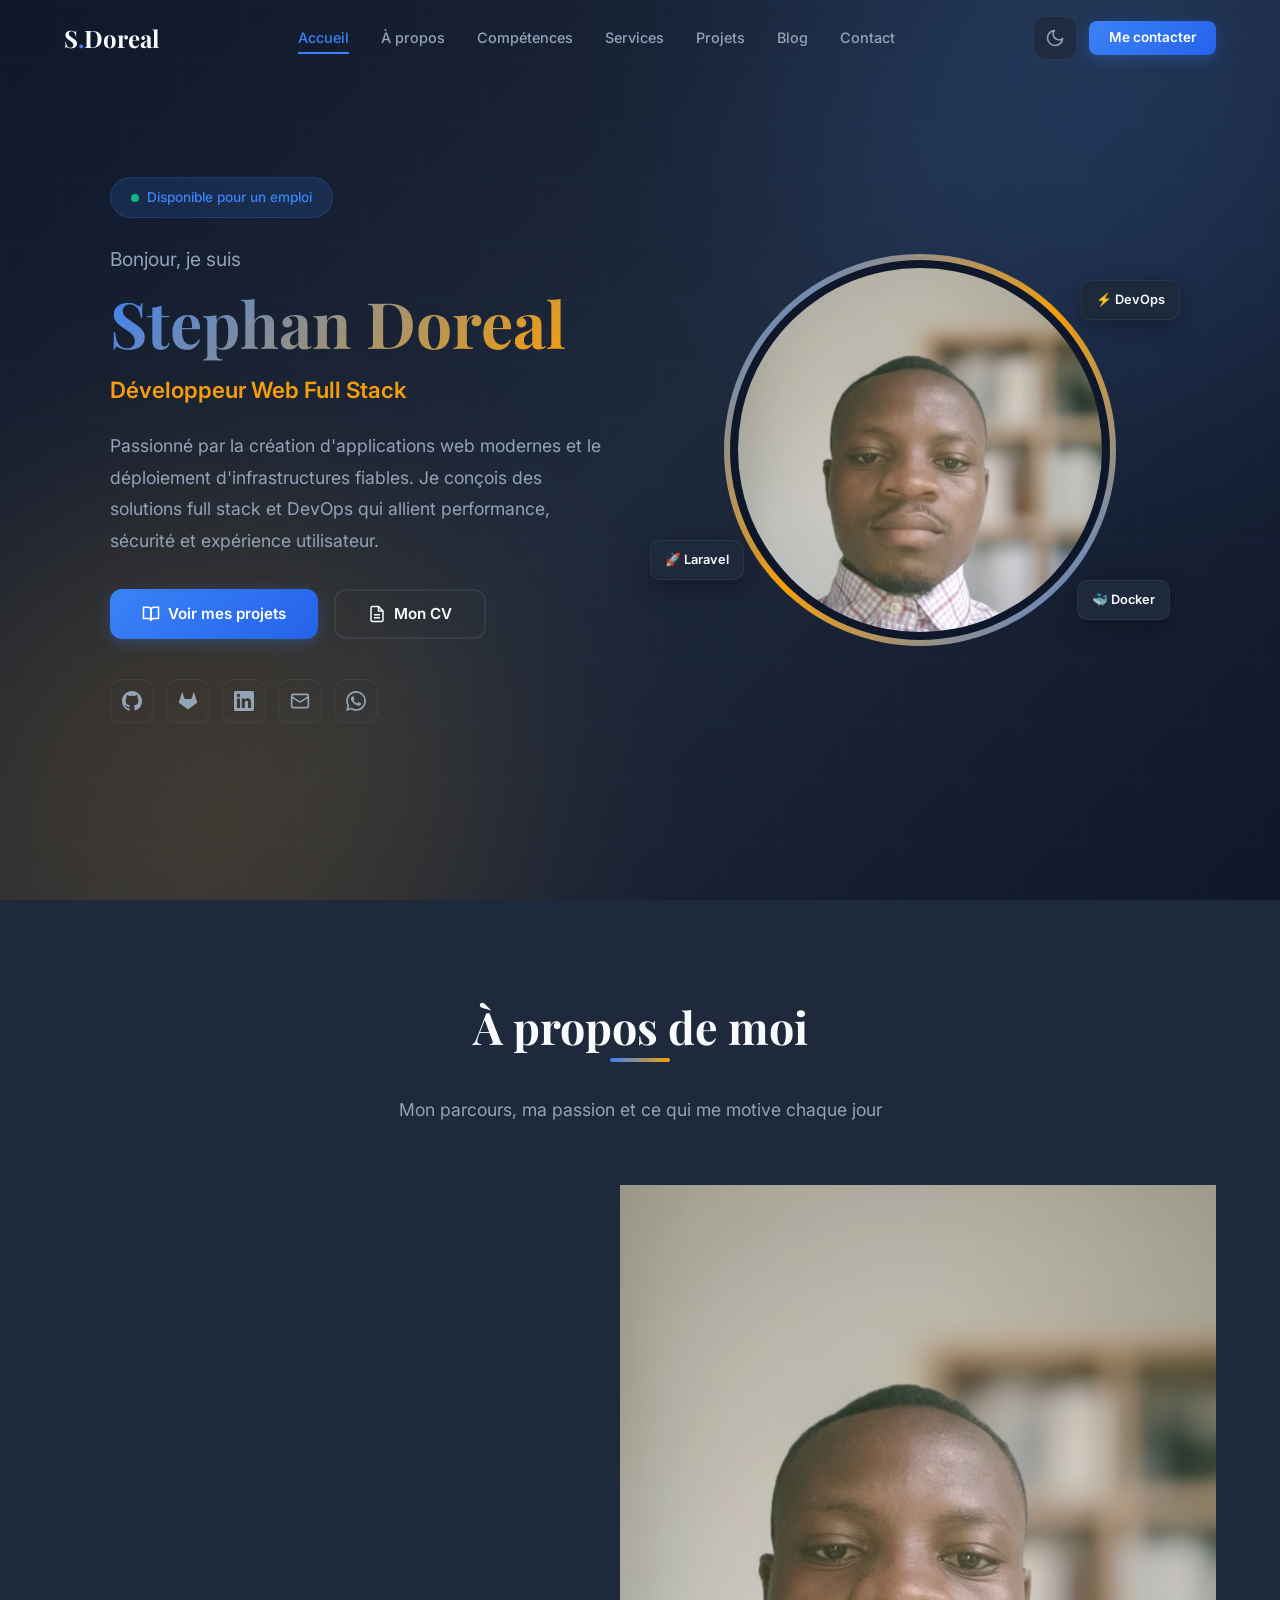
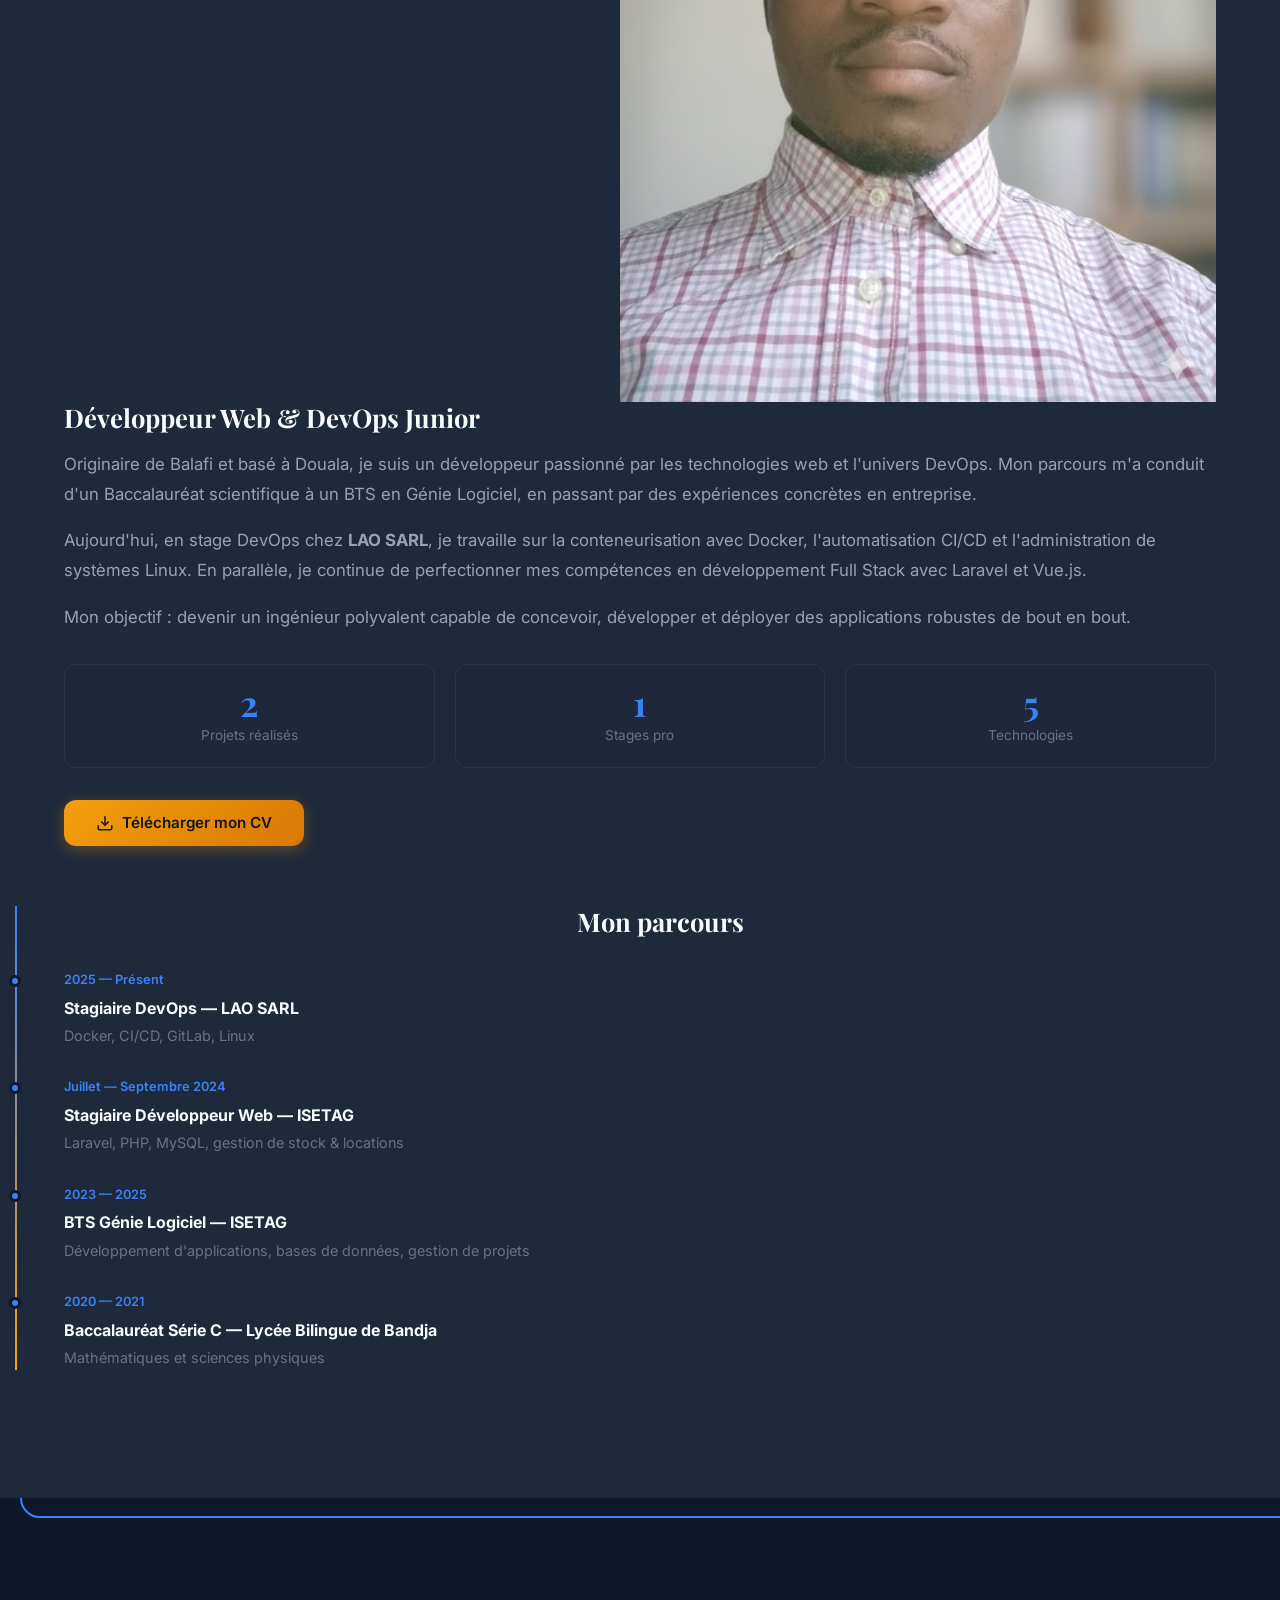
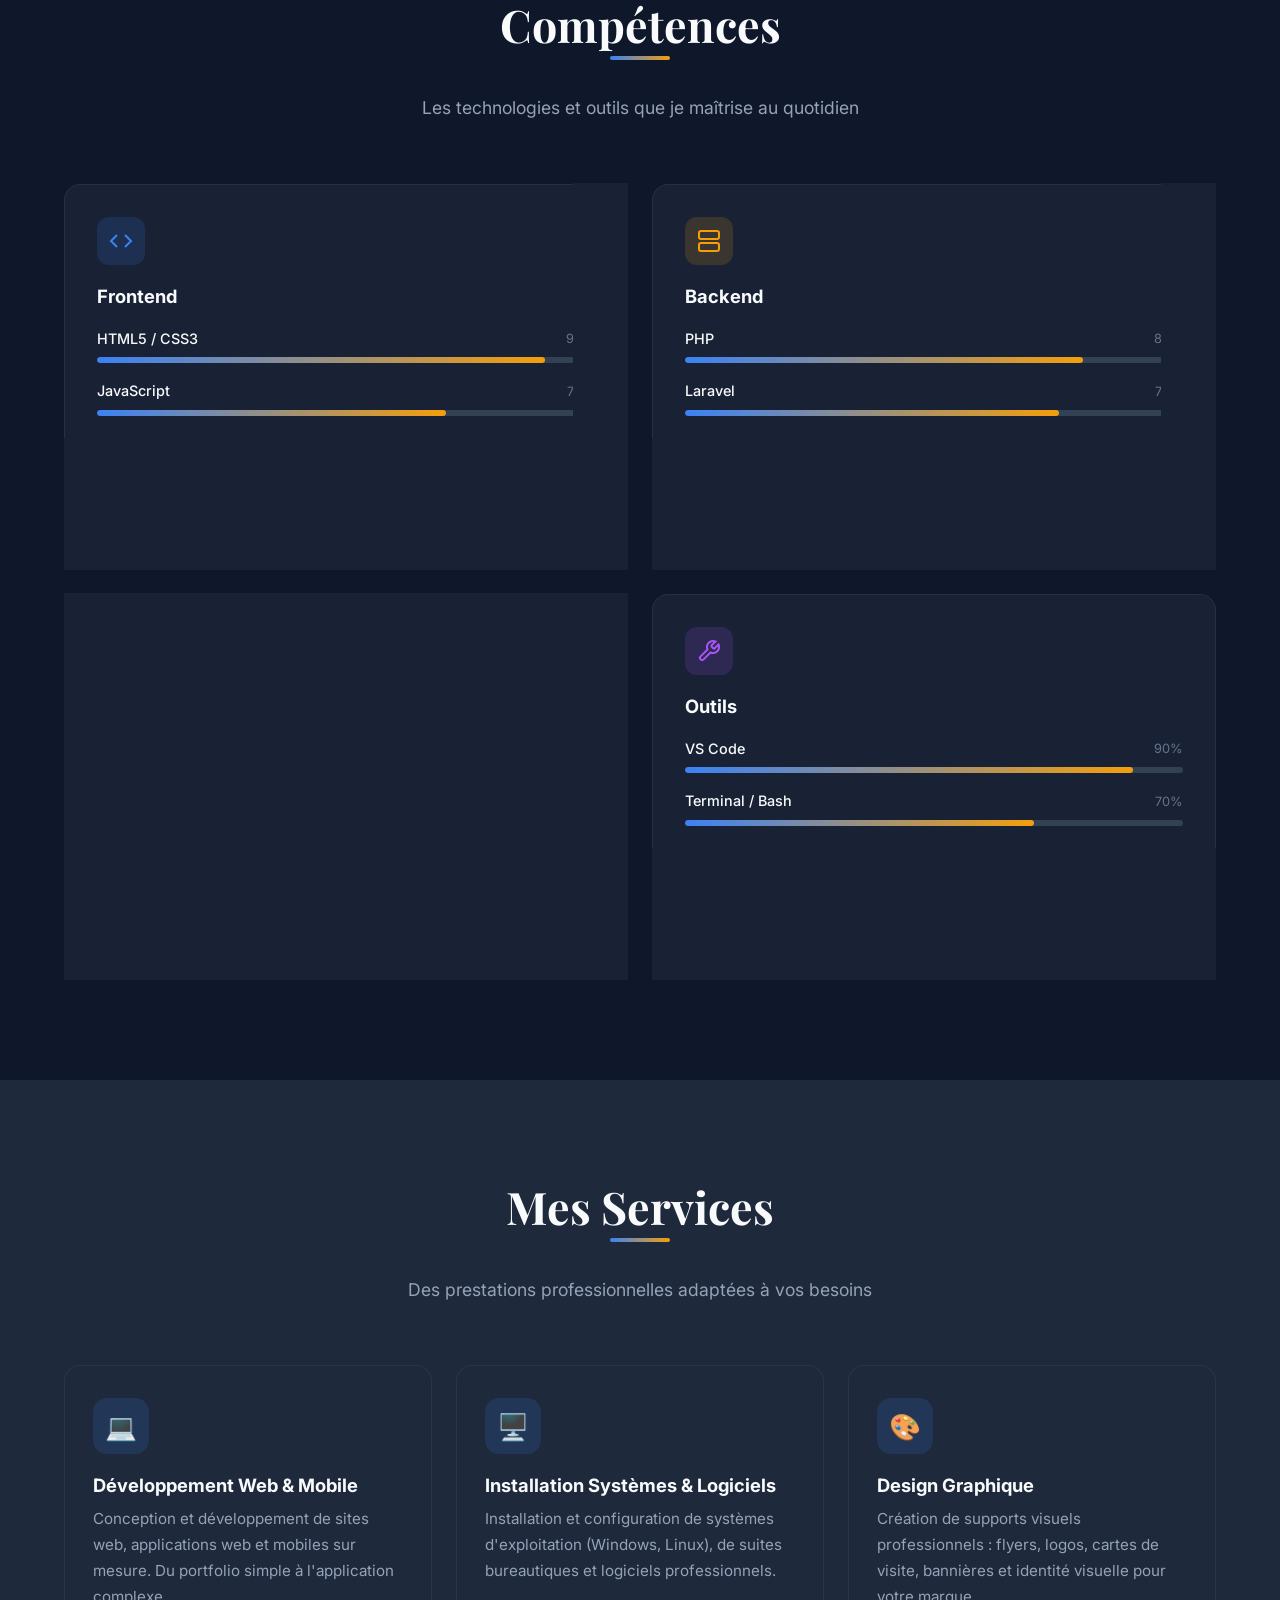
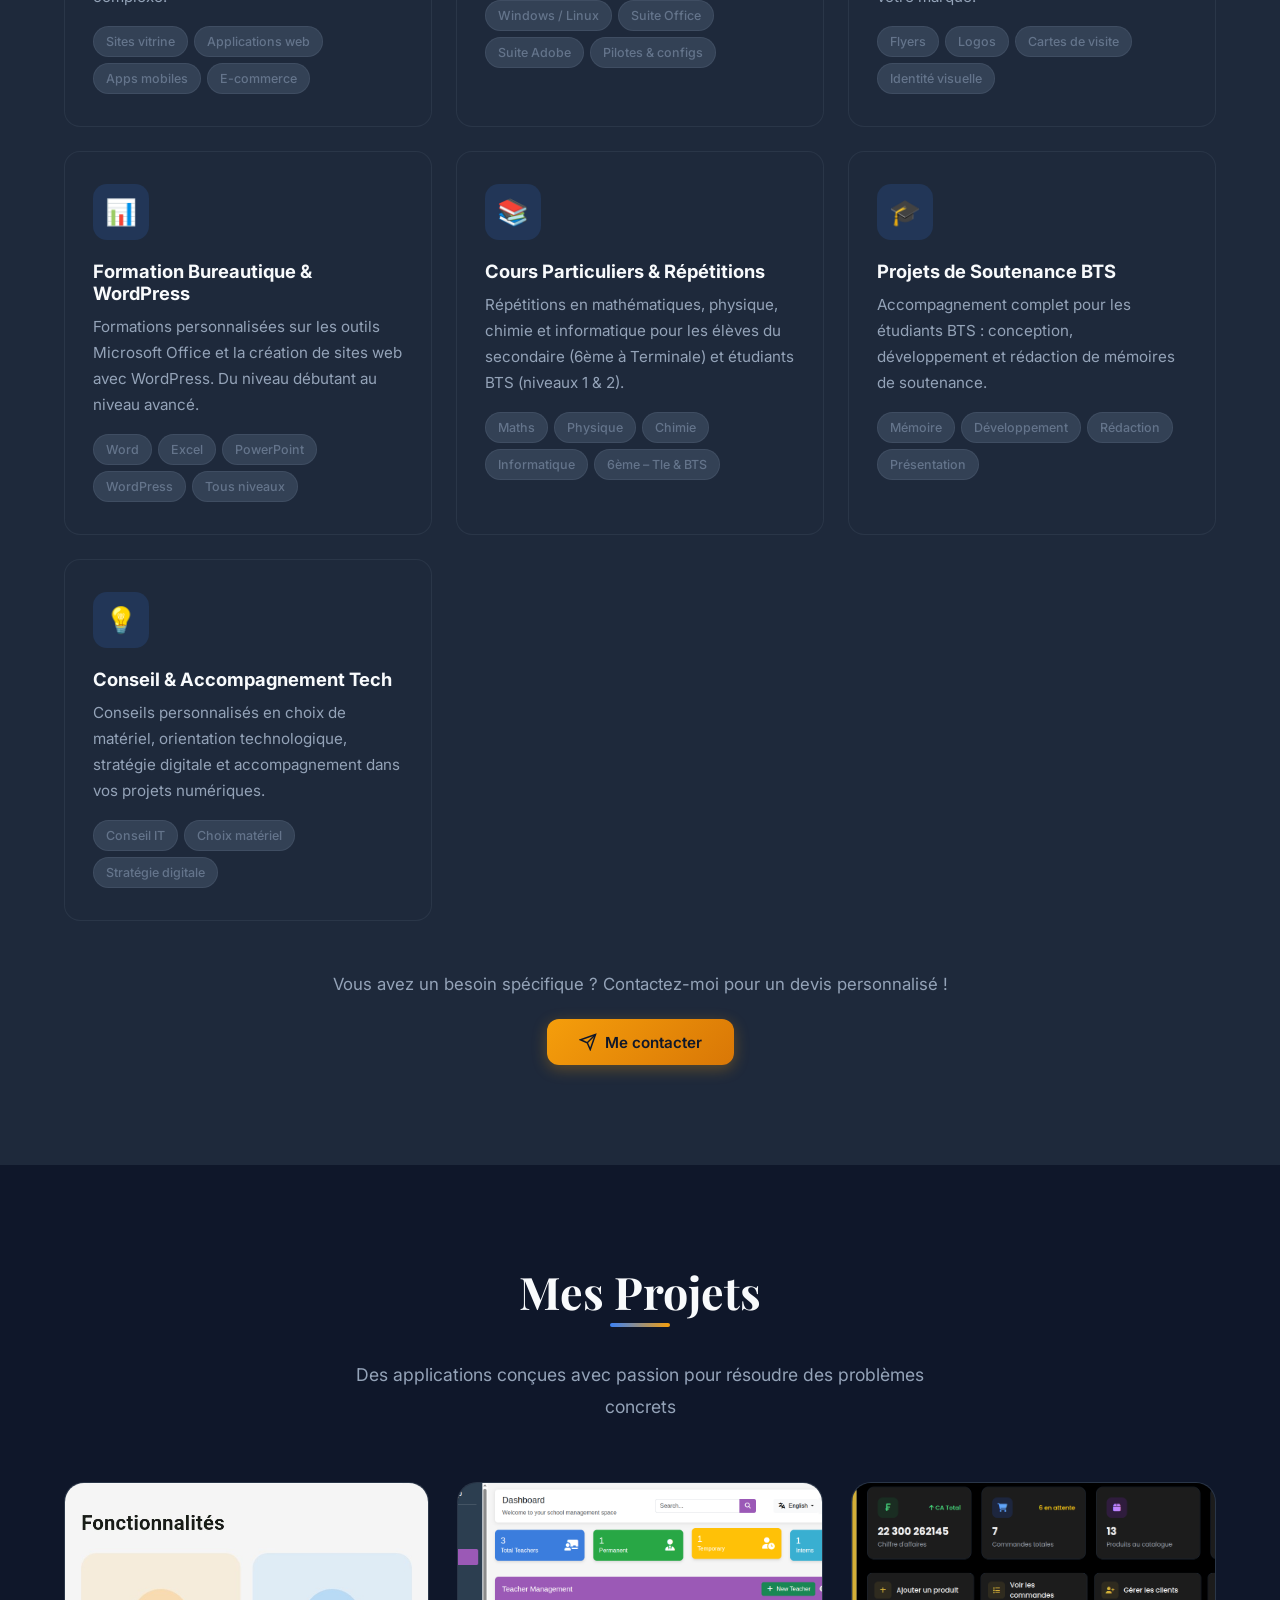
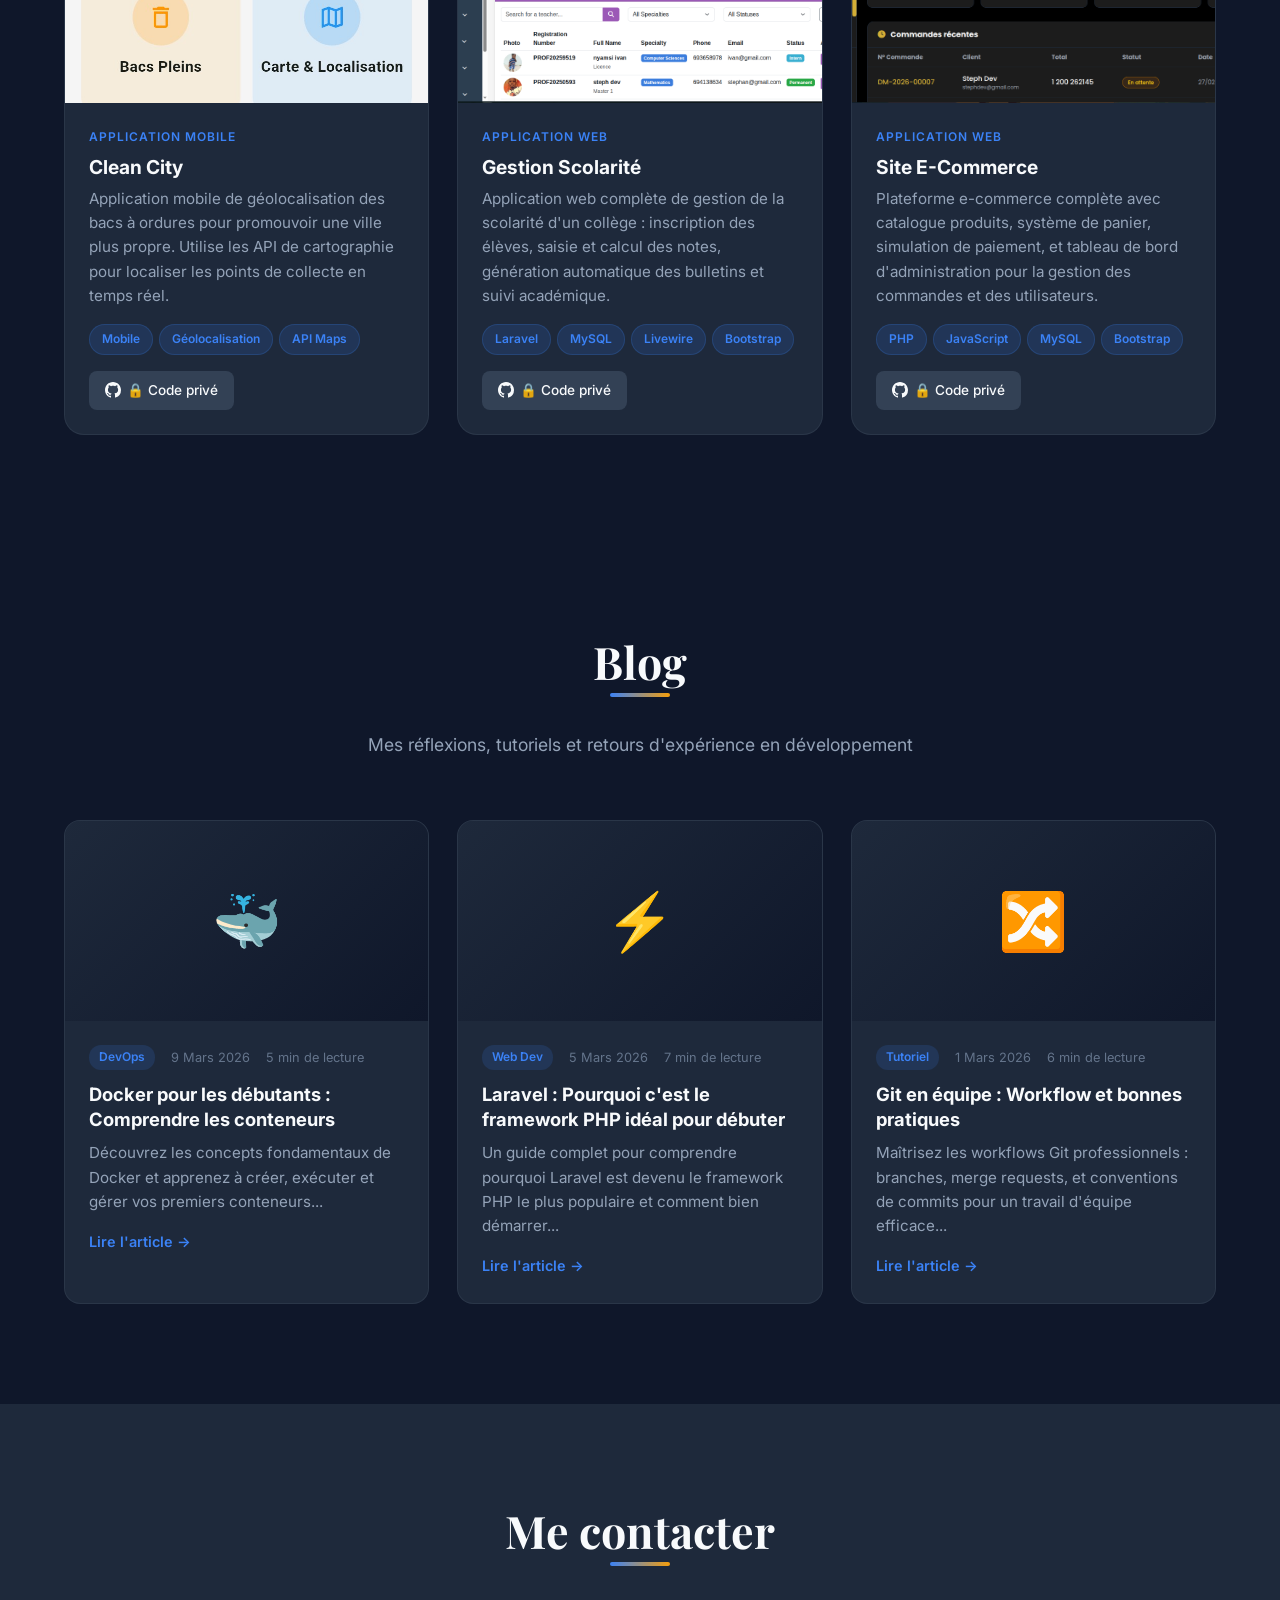
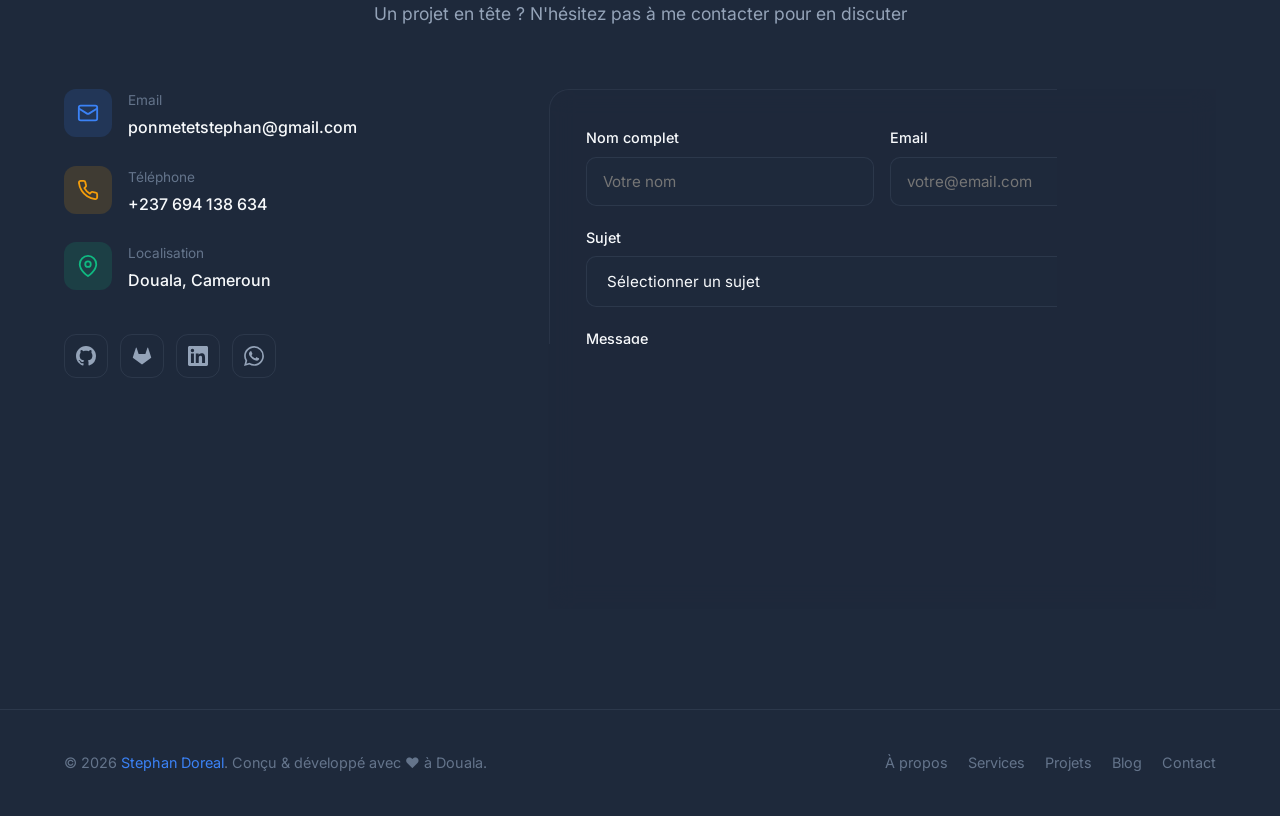
==== commit f11a4066: "fix: correction de Bandja en Balafi" ====
--- a/index.html
+++ b/index.html
@@ -176,7 +176,7 @@
             </div>
 
             <div class="about-grid">
-                <div class="about-image reveal">
+                <div class="about-image reveal"></div>
                     <img src="assets/img/photo.jpg" alt="Stephan Doreal au travail">
                     <div class="about-image-decoration"></div>
                 </div>
@@ -184,7 +184,7 @@
                 <div class="about-text">
                     <h3 class="reveal">Développeur Web & DevOps Junior</h3>
                     <p class="reveal">
-                        Originaire de Bandja et basé à Douala, je suis un développeur passionné
+                        Originaire de Balafi et basé à Douala, je suis un développeur passionné
                         par les technologies web et l'univers DevOps. Mon parcours m'a conduit
                         d'un Baccalauréat scientifique à un BTS en Génie Logiciel, en passant
                         par des expériences concrètes en entreprise.
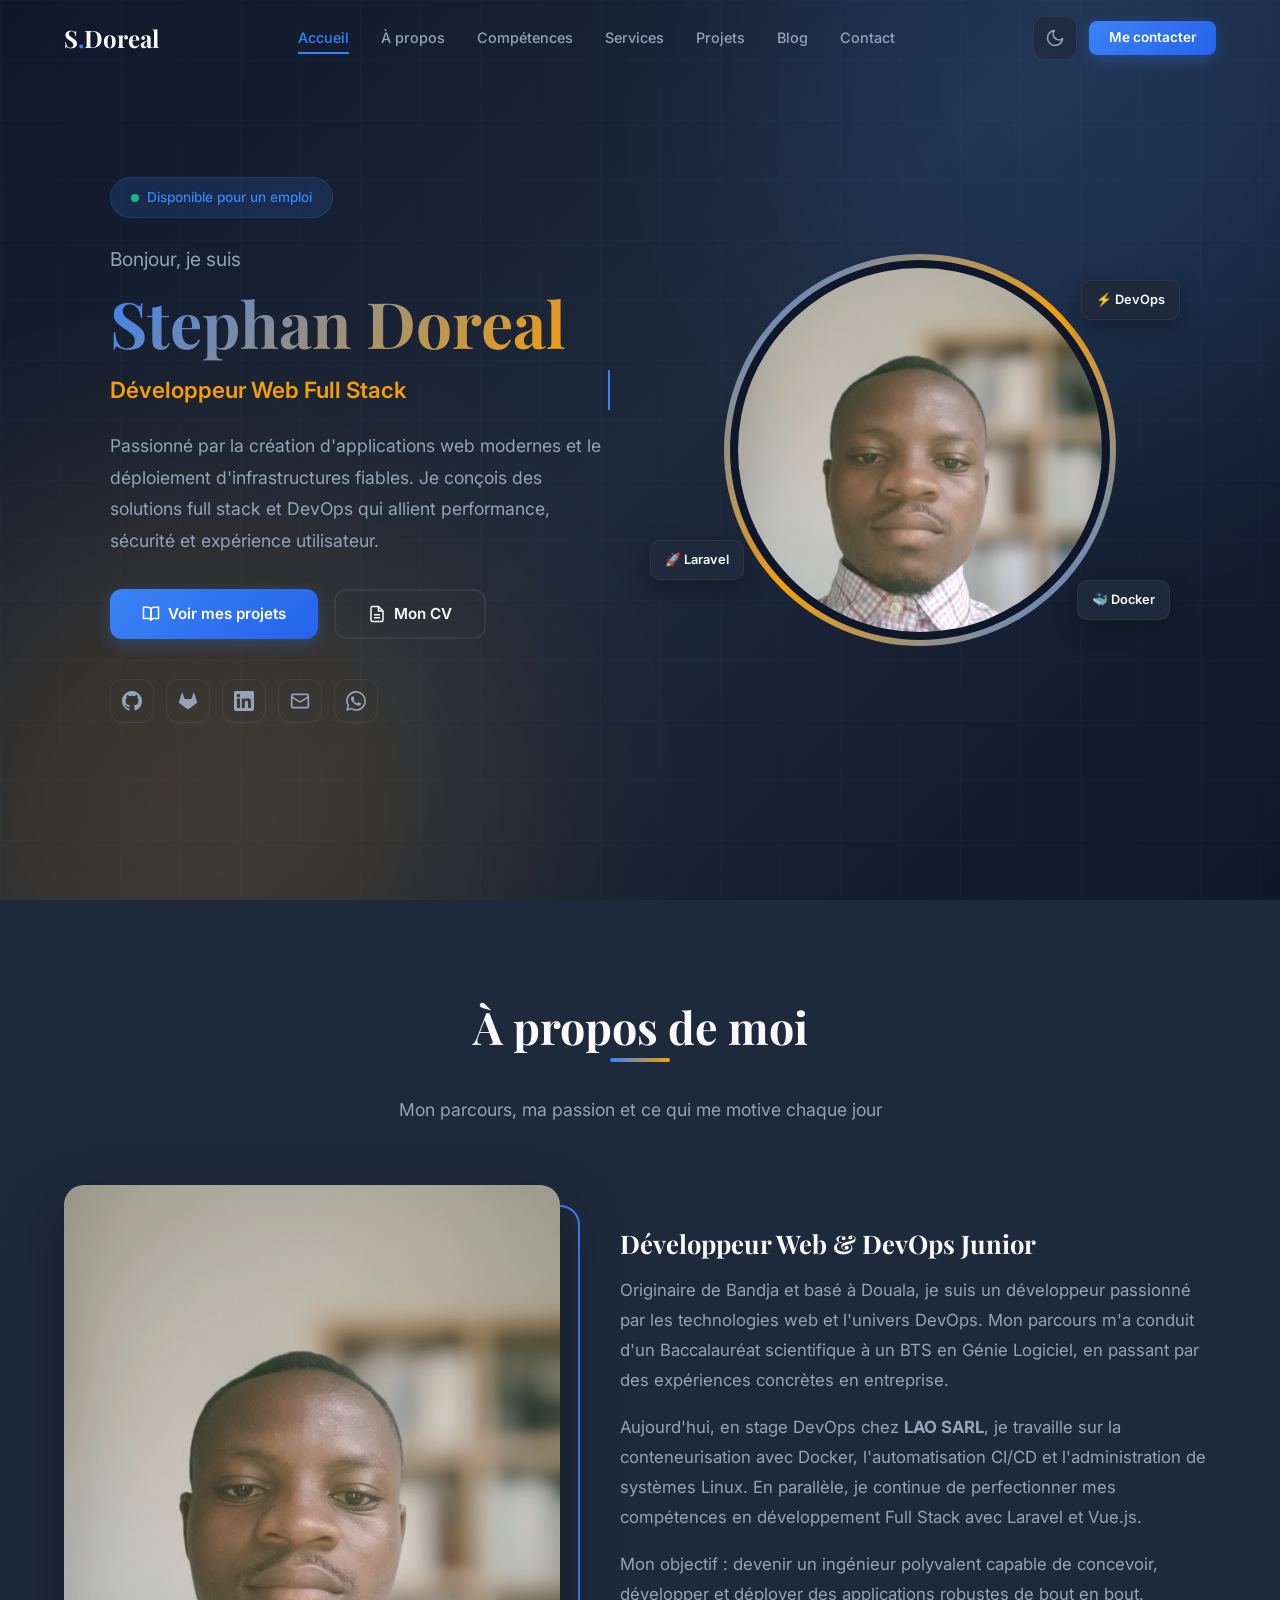
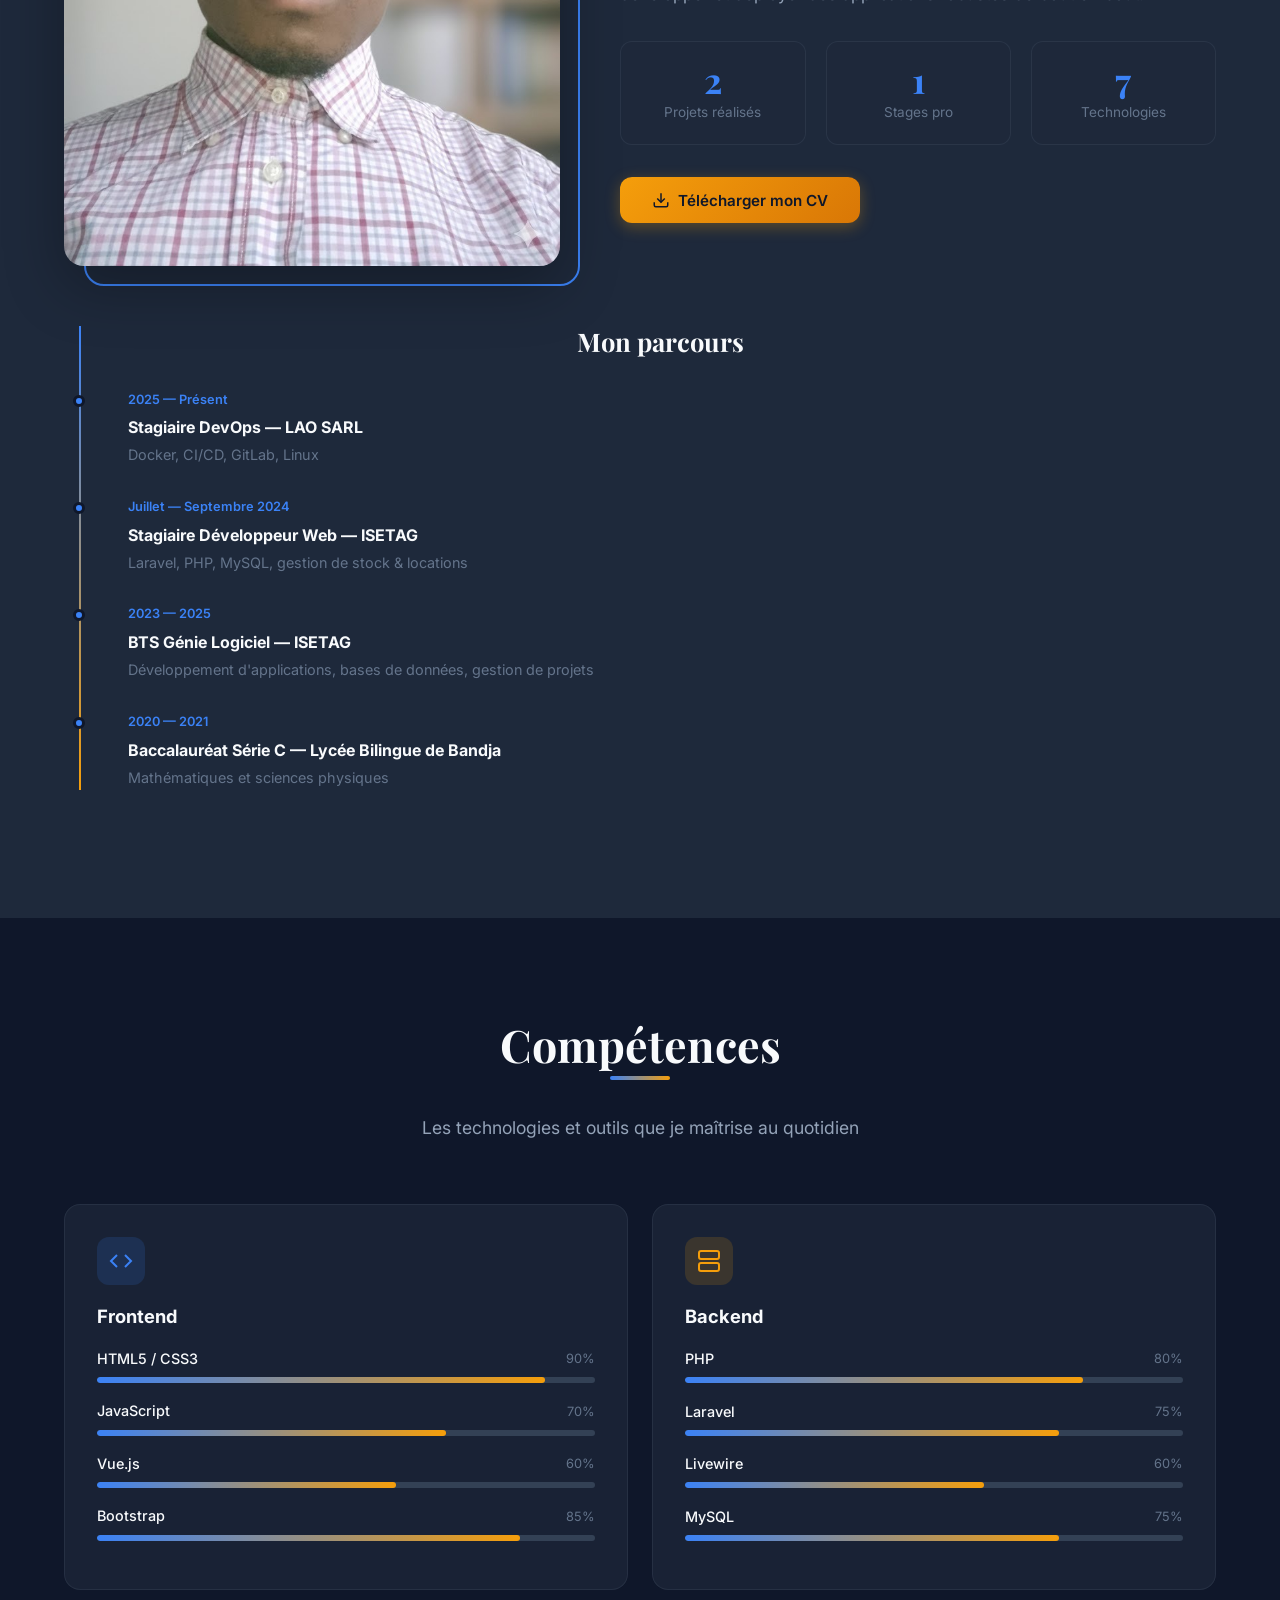
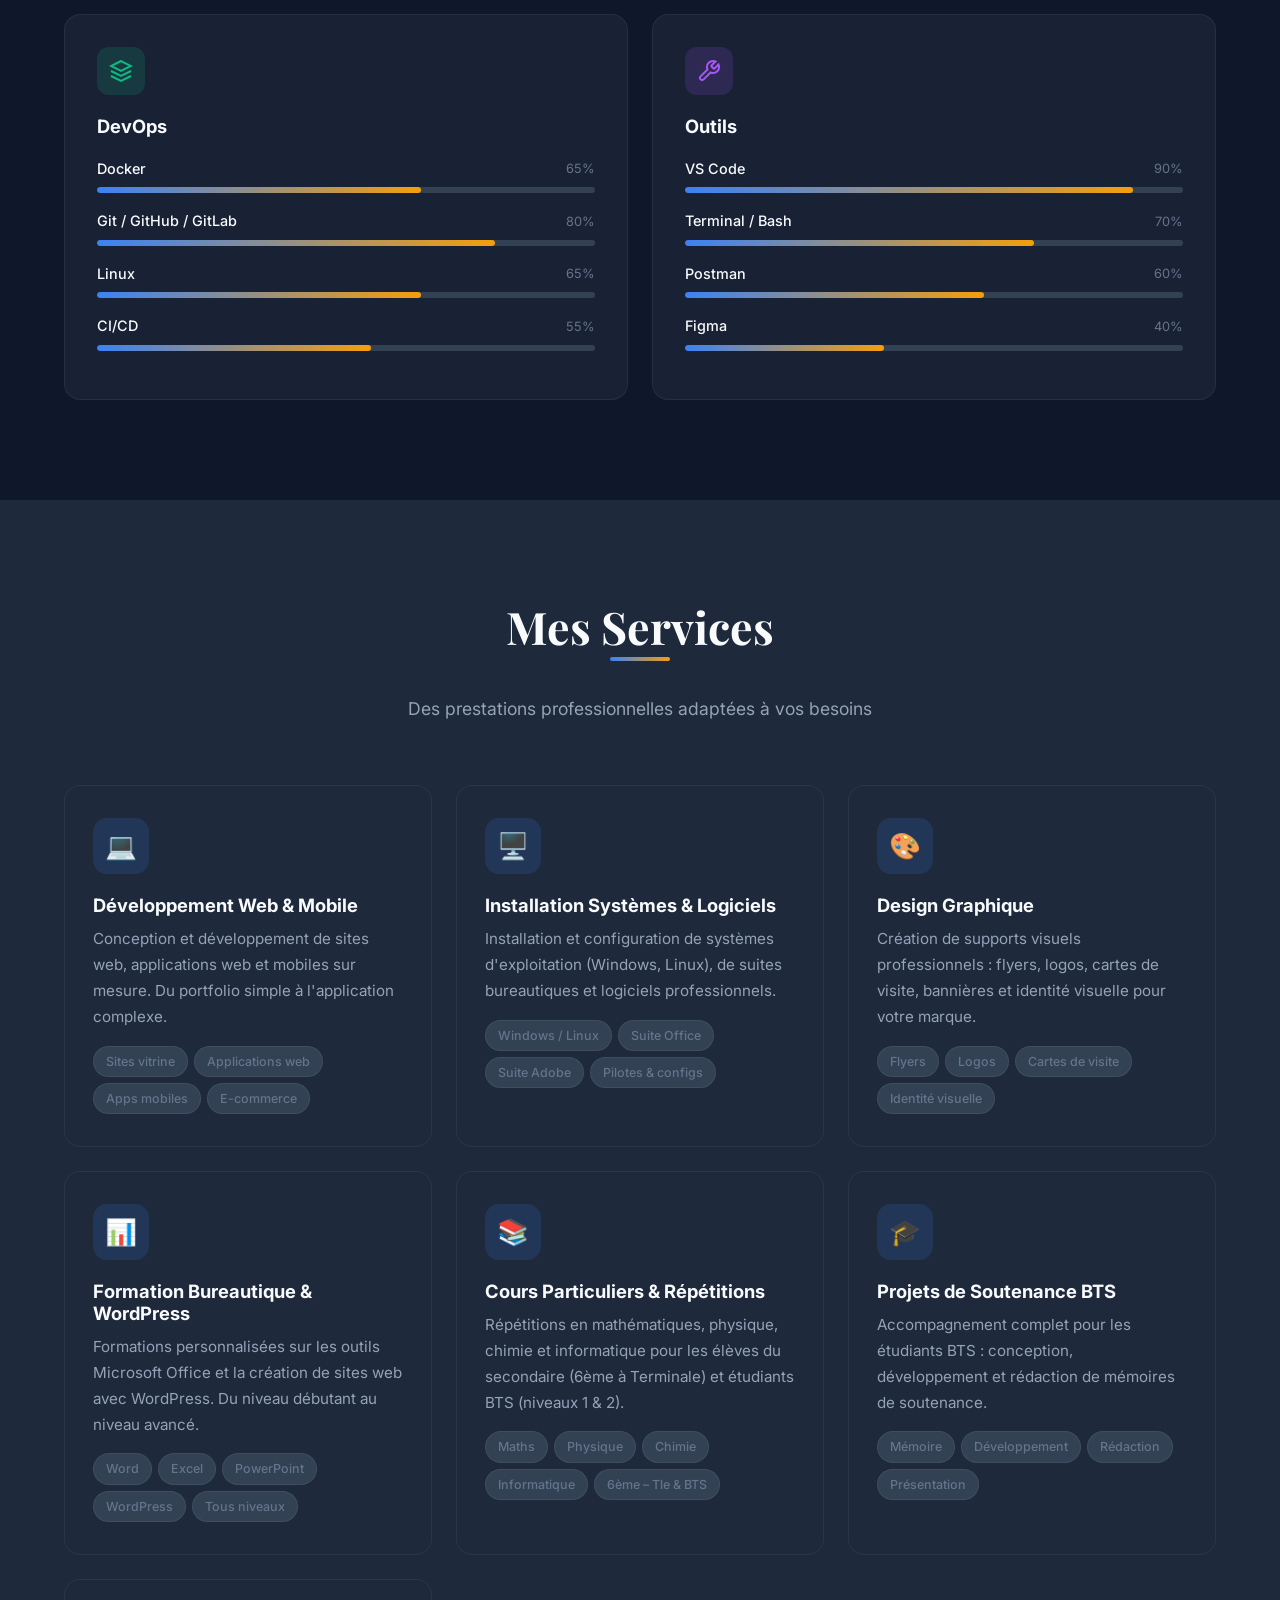
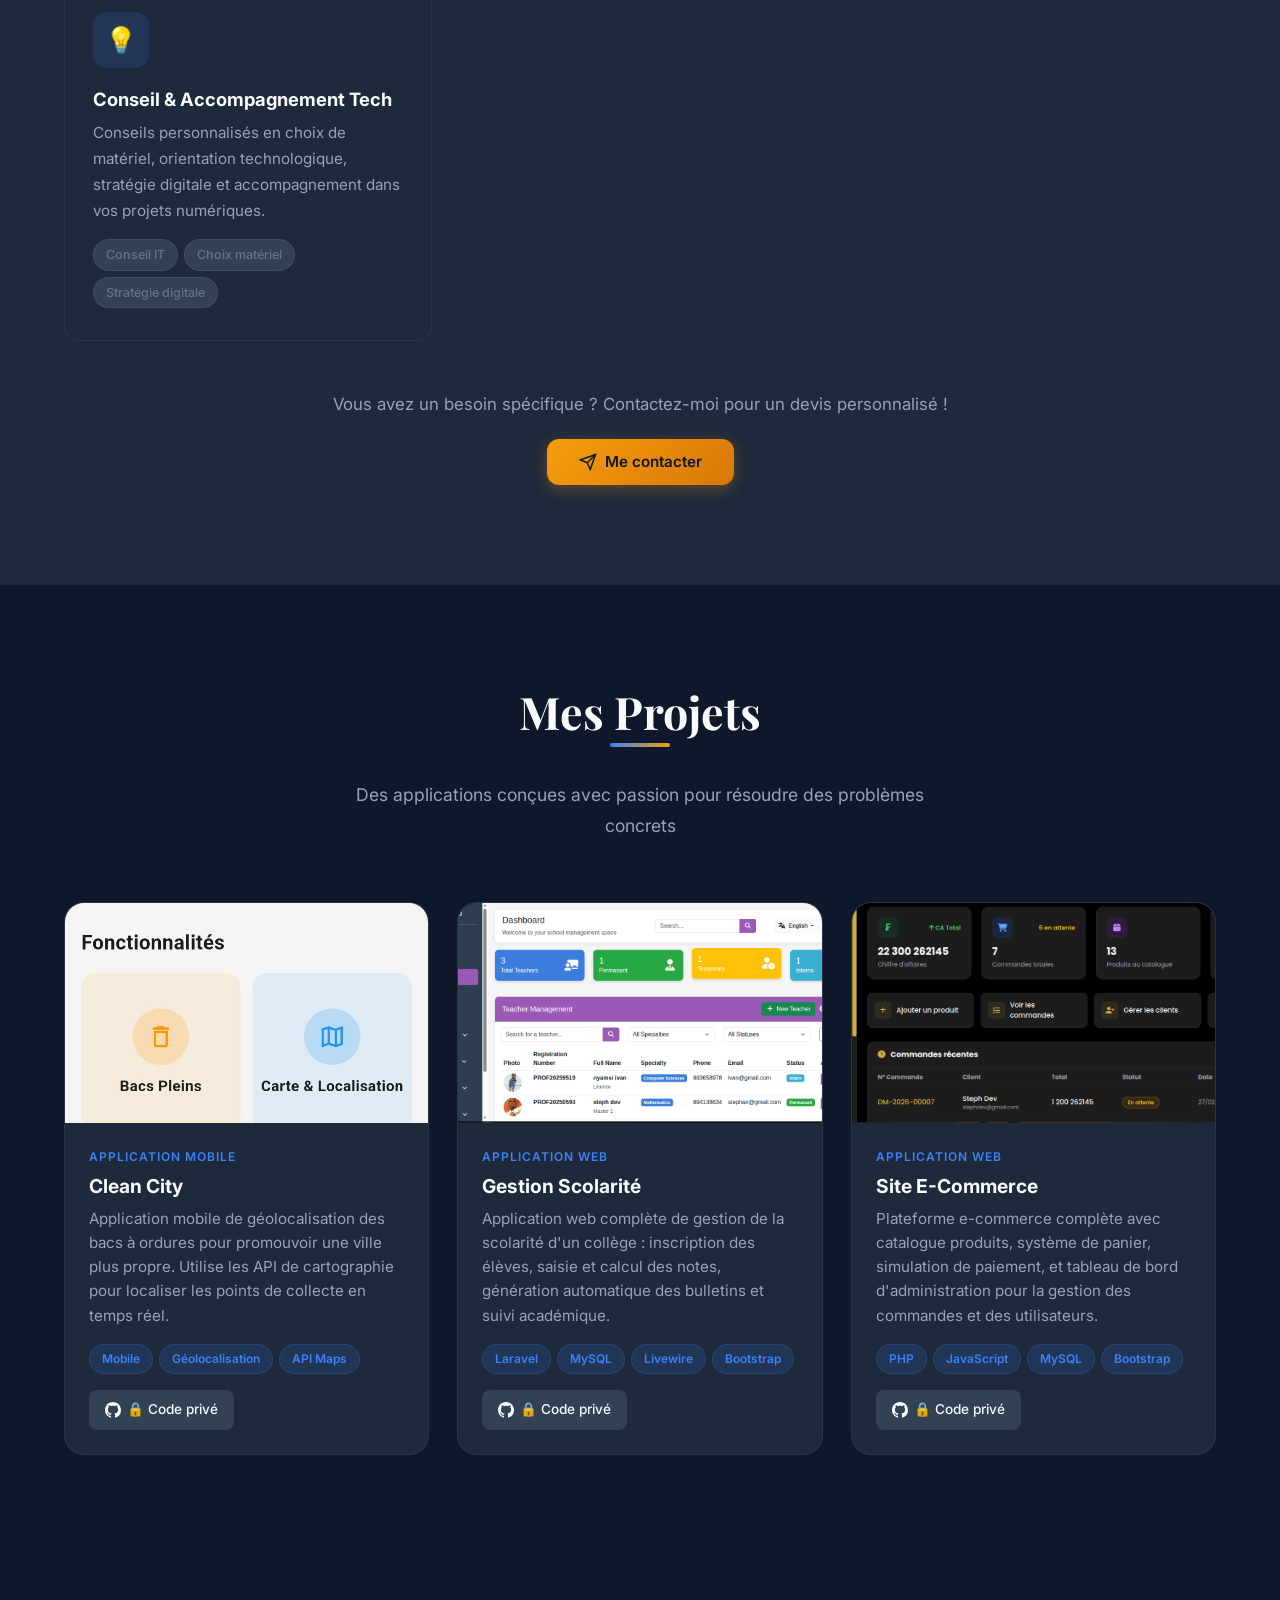
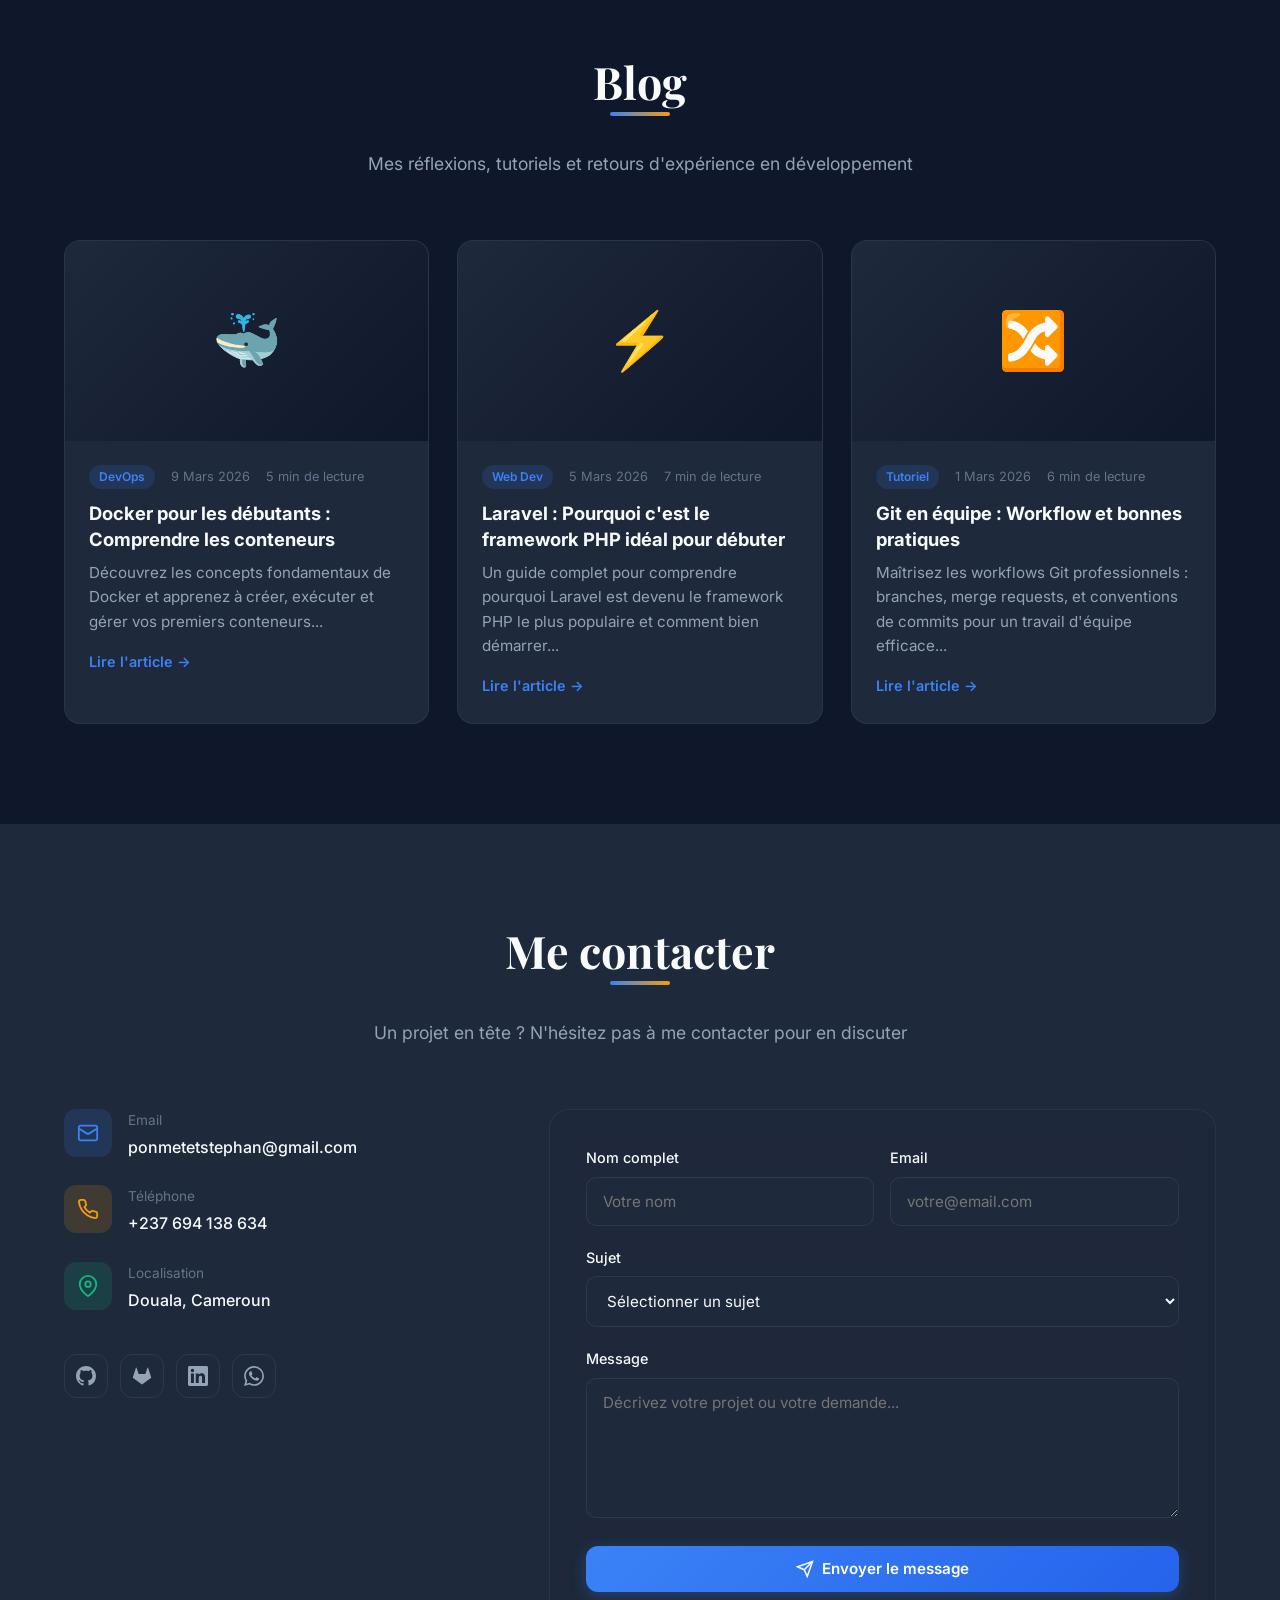
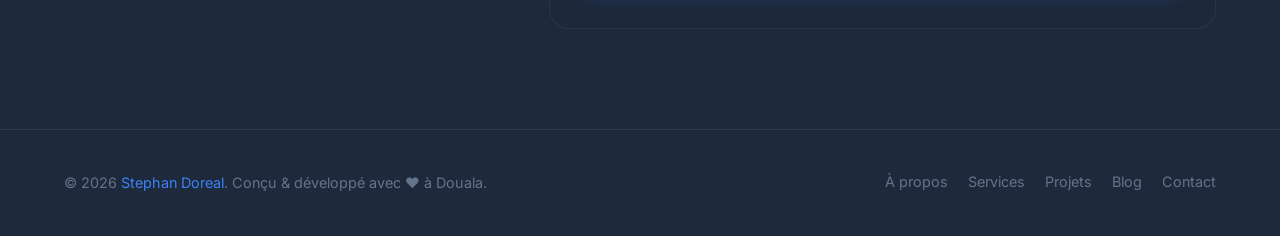
==== commit ed76ad39: "fix: remplacement de Balafi en Bandja encore" ====
--- a/index.html
+++ b/index.html
@@ -176,7 +176,7 @@
             </div>
 
             <div class="about-grid">
-                <div class="about-image reveal"></div>
+                <div class="about-image reveal">
                     <img src="assets/img/photo.jpg" alt="Stephan Doreal au travail">
                     <div class="about-image-decoration"></div>
                 </div>
@@ -184,7 +184,7 @@
                 <div class="about-text">
                     <h3 class="reveal">Développeur Web & DevOps Junior</h3>
                     <p class="reveal">
-                        Originaire de Balafi et basé à Douala, je suis un développeur passionné
+                        Originaire de Bandja et basé à Douala, je suis un développeur passionné
                         par les technologies web et l'univers DevOps. Mon parcours m'a conduit
                         d'un Baccalauréat scientifique à un BTS en Génie Logiciel, en passant
                         par des expériences concrètes en entreprise.
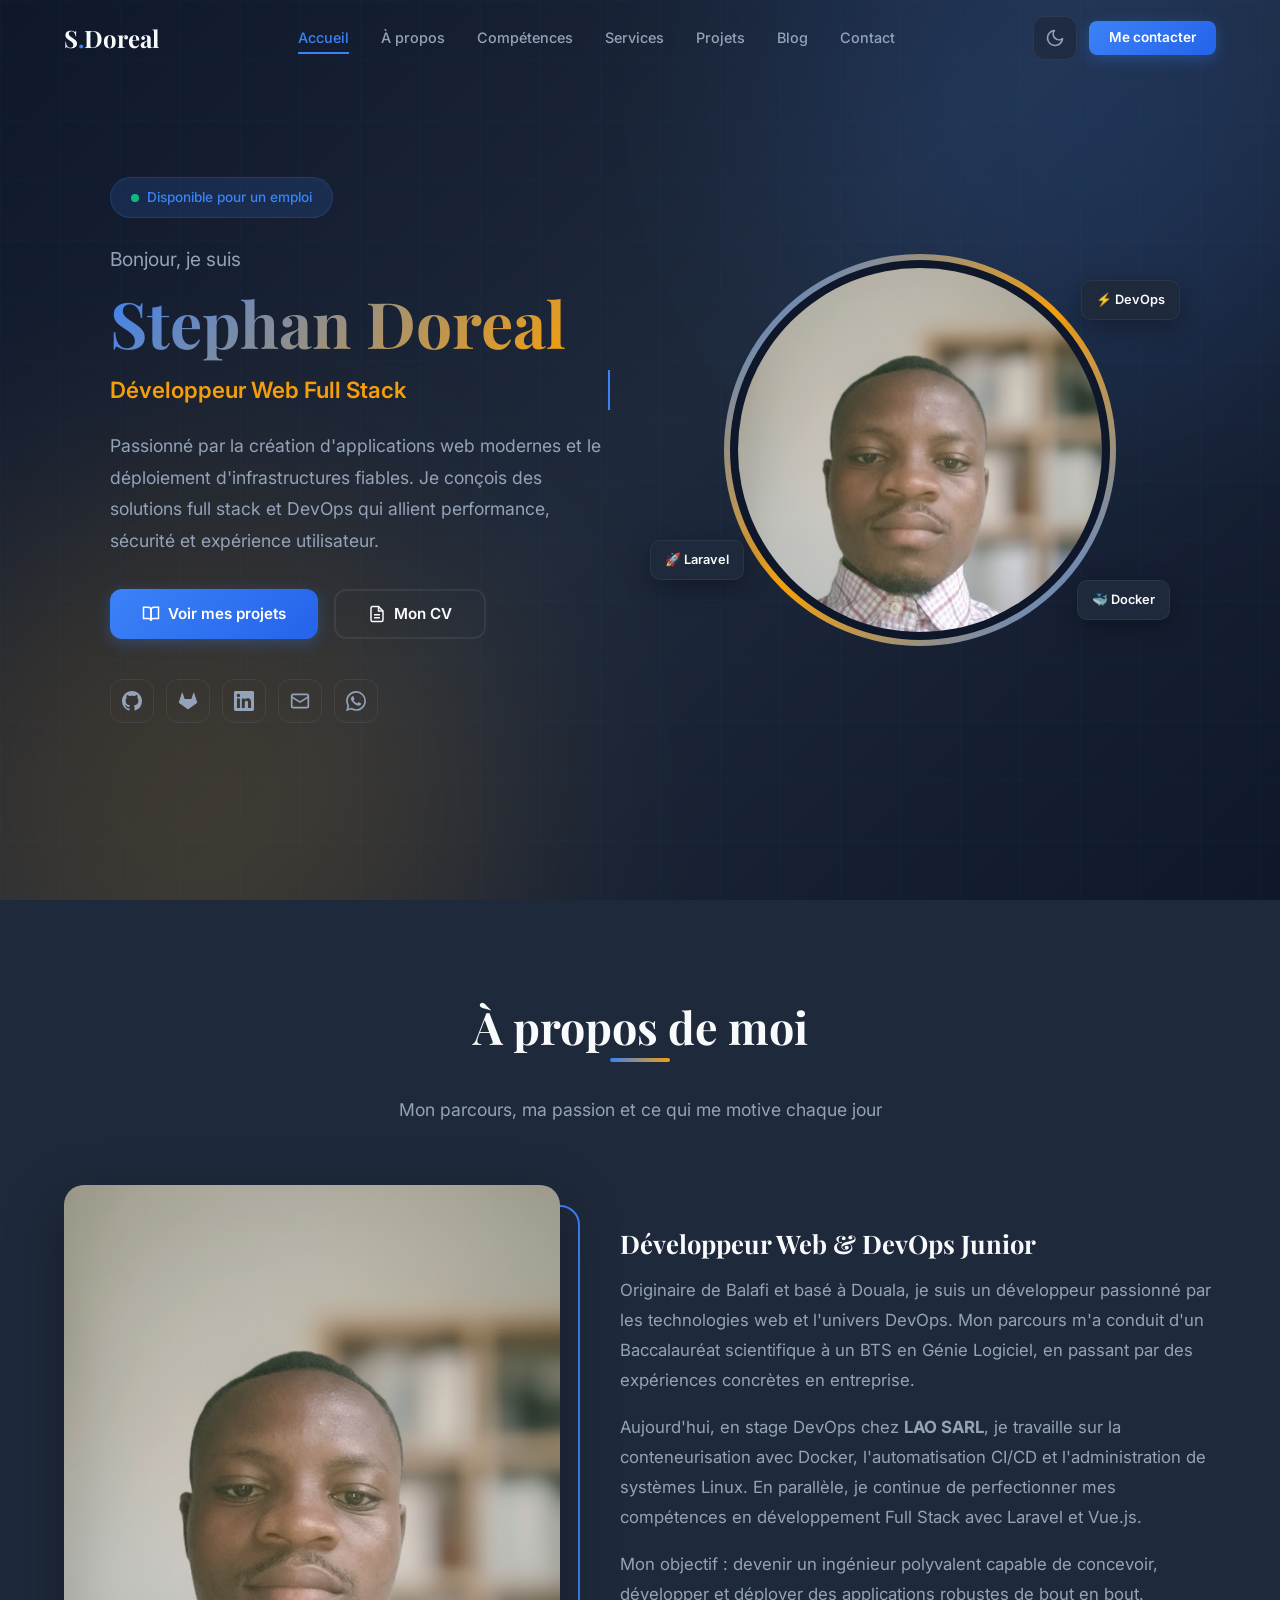
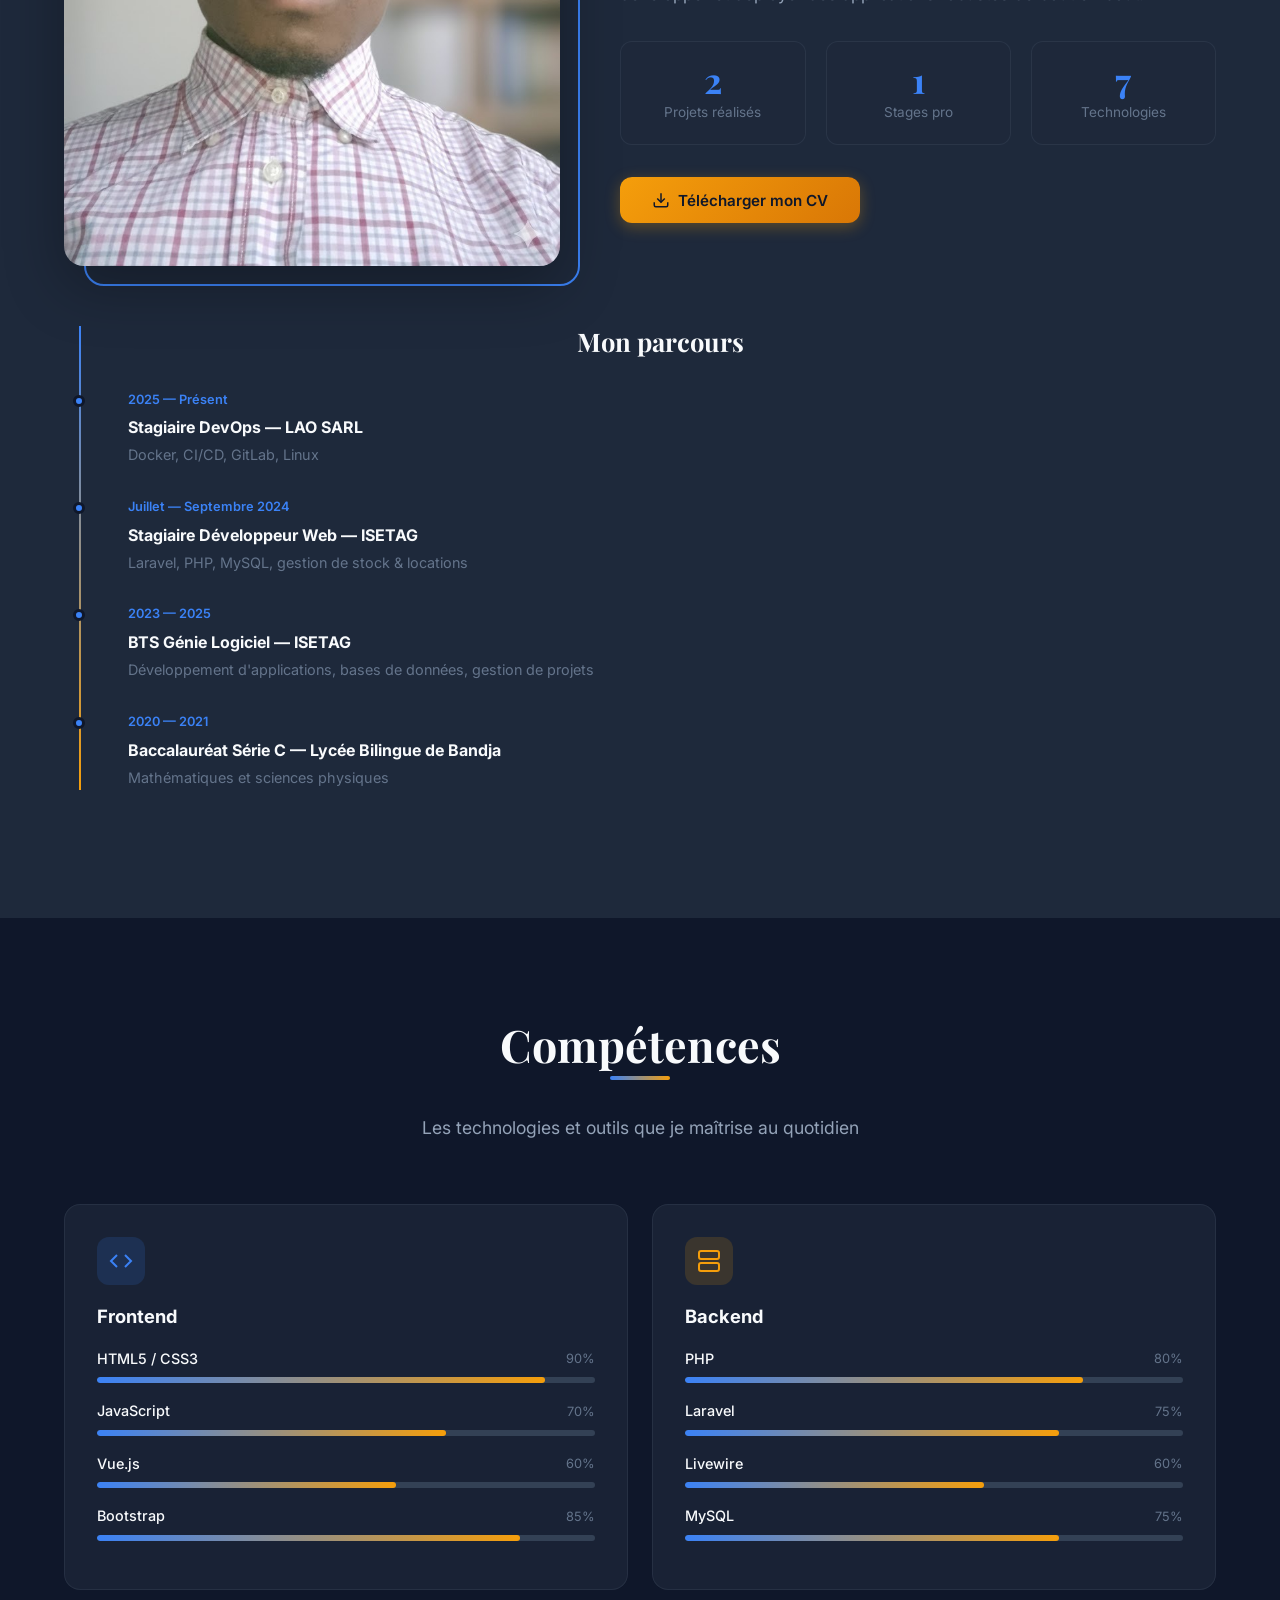
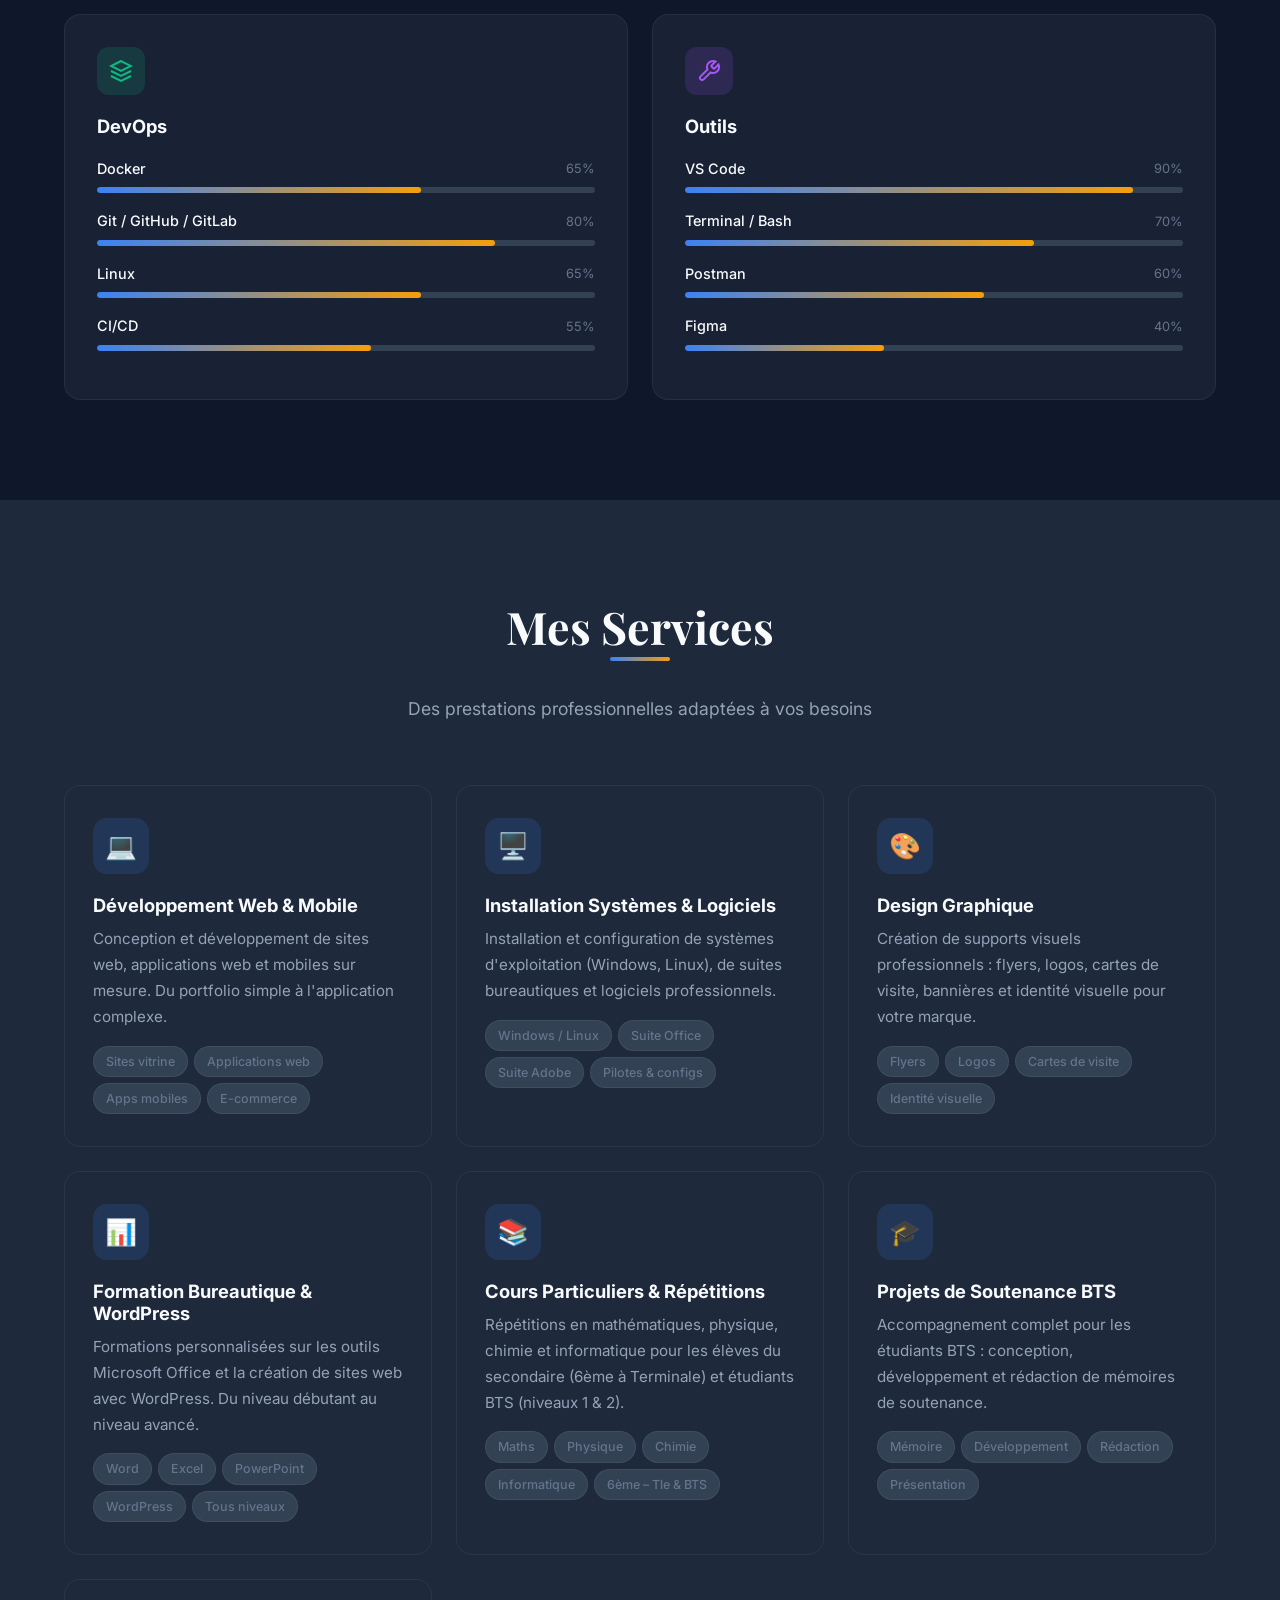
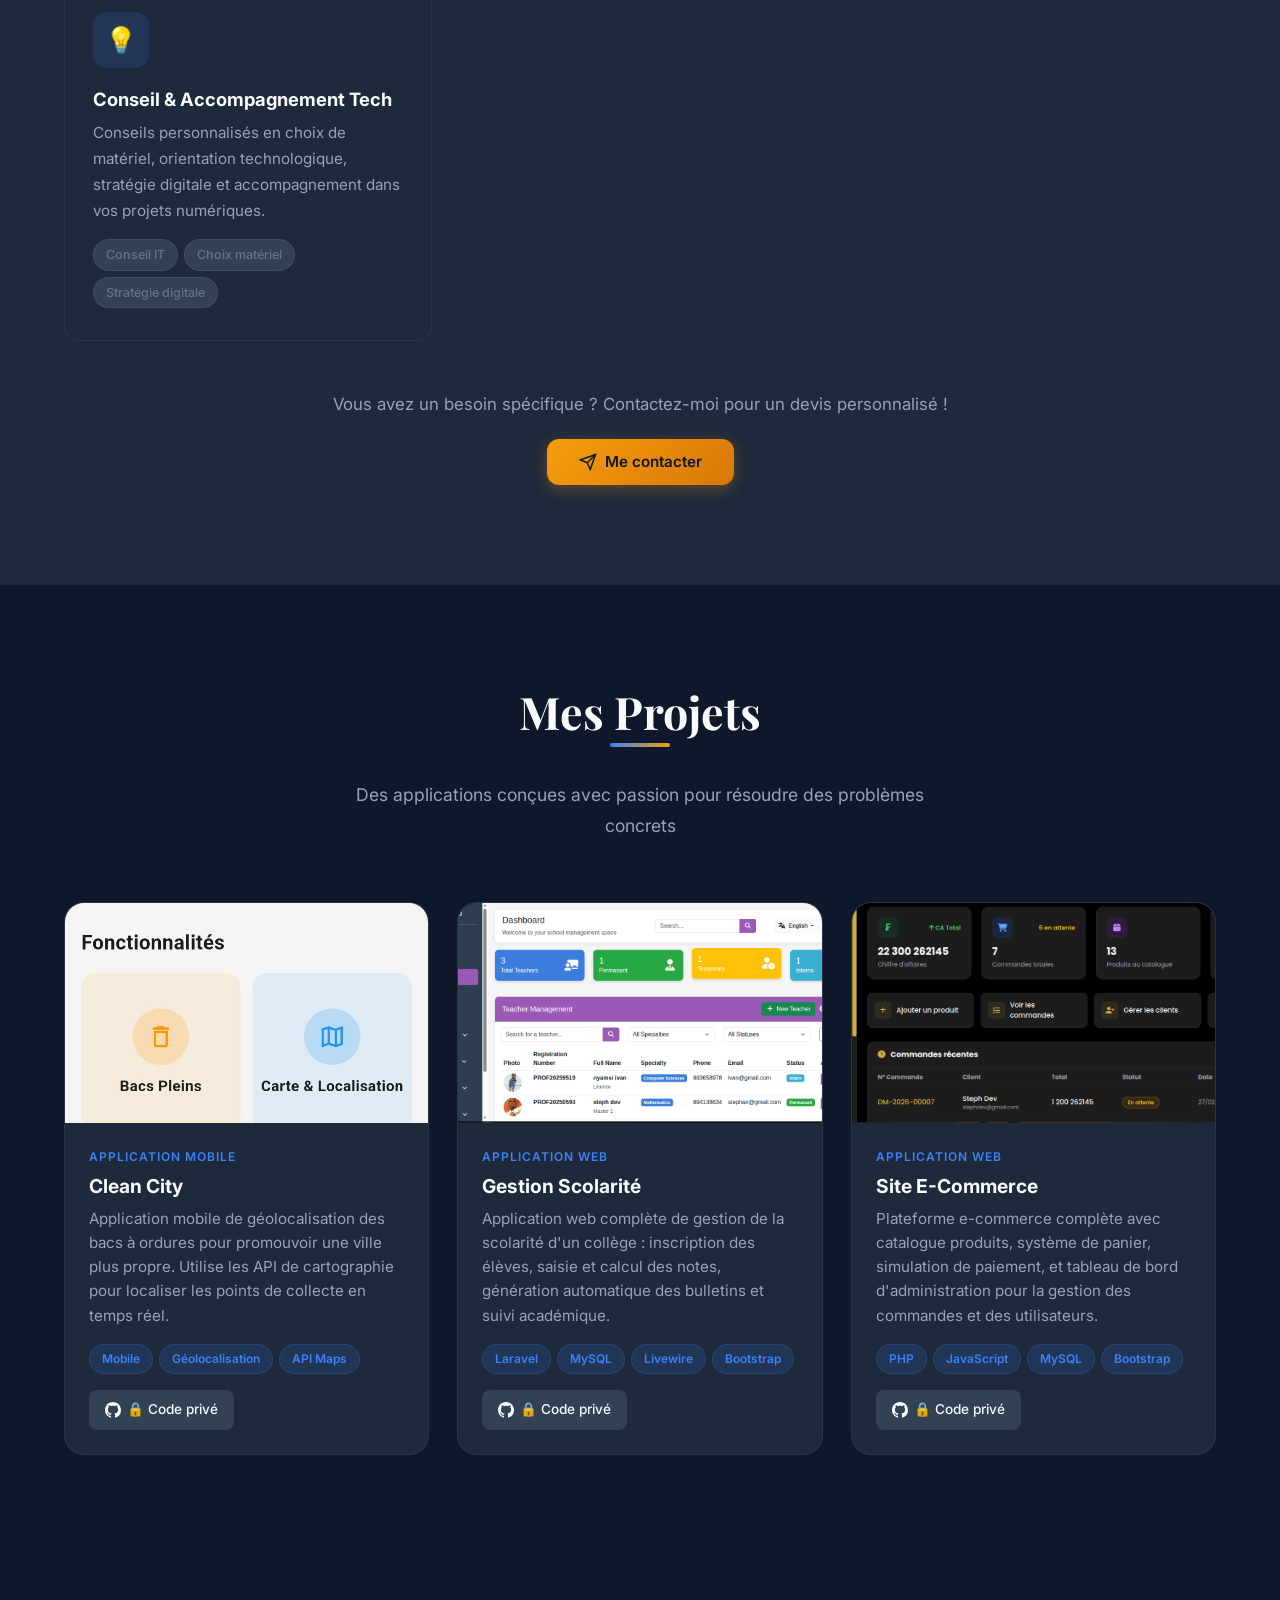
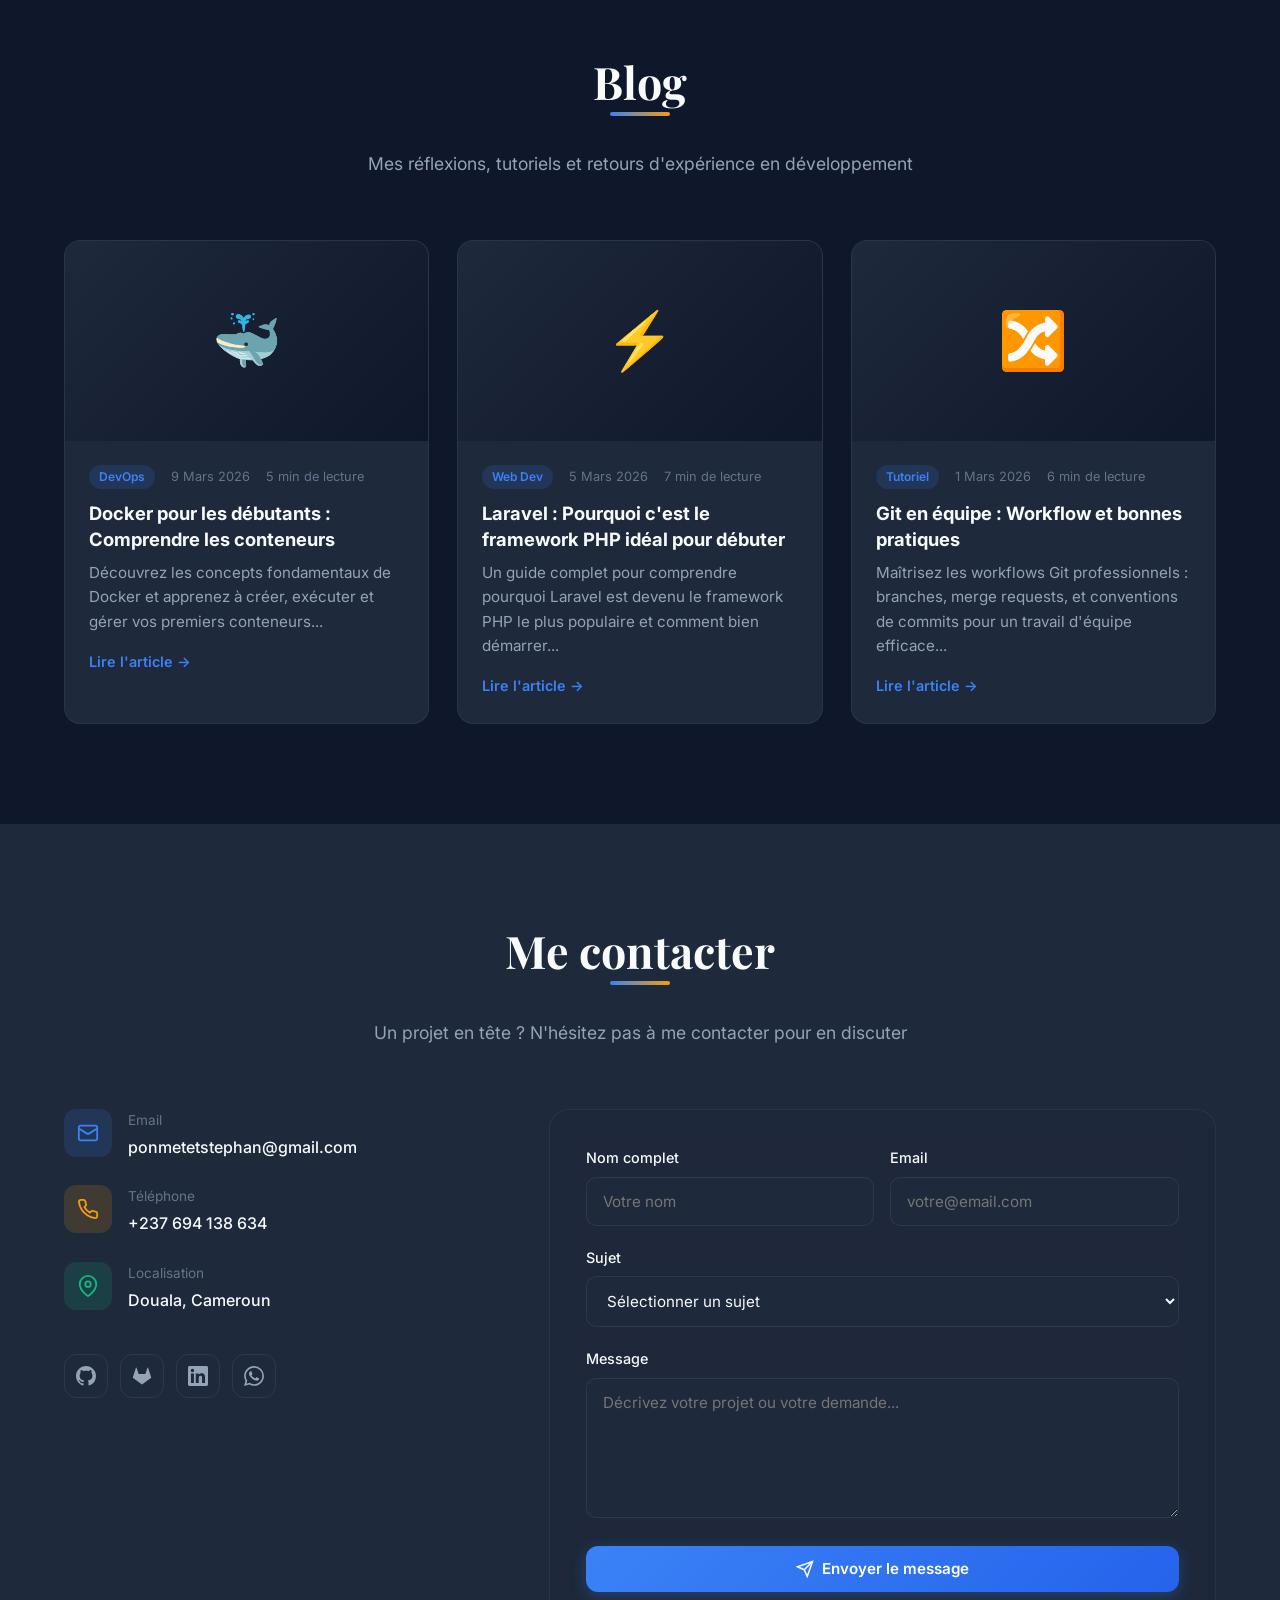
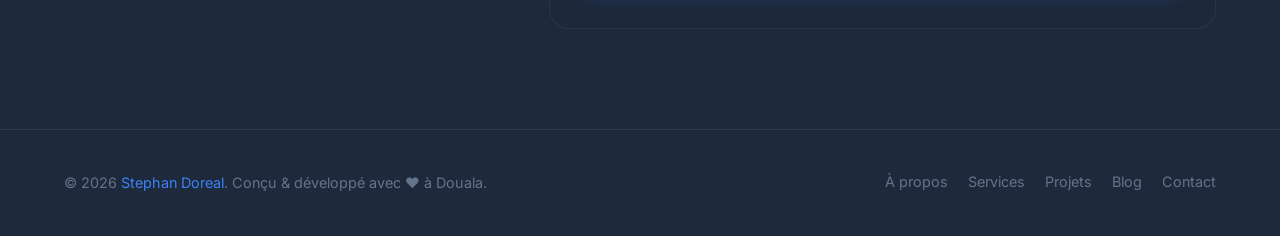
==== commit 7ee6ad10: "Update location from Bandja to Balafi in about section" ====
--- a/index.html
+++ b/index.html
@@ -184,7 +184,7 @@
                 <div class="about-text">
                     <h3 class="reveal">Développeur Web & DevOps Junior</h3>
                     <p class="reveal">
-                        Originaire de Bandja et basé à Douala, je suis un développeur passionné
+                        Originaire de Balafi et basé à Douala, je suis un développeur passionné
                         par les technologies web et l'univers DevOps. Mon parcours m'a conduit
                         d'un Baccalauréat scientifique à un BTS en Génie Logiciel, en passant
                         par des expériences concrètes en entreprise.
@@ -950,4 +950,4 @@
 
 </body>
 
-</html>+</html>
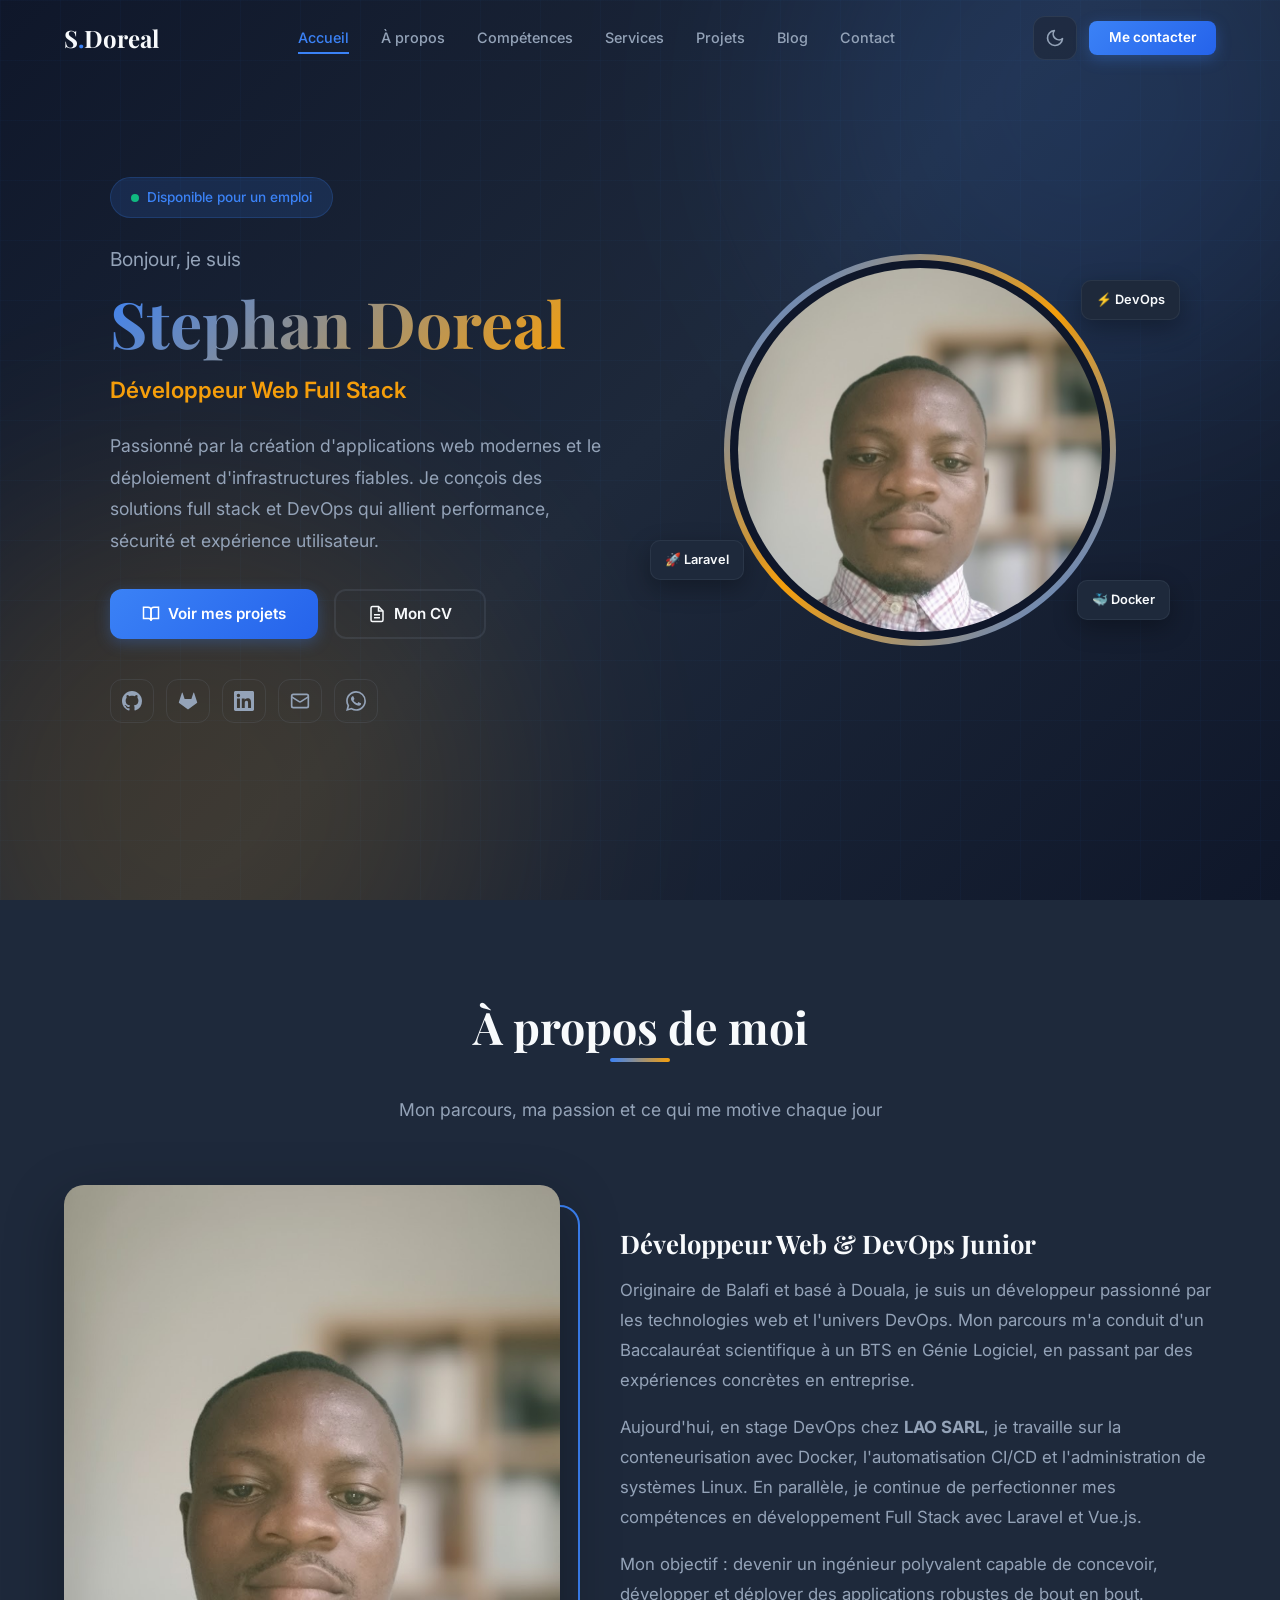
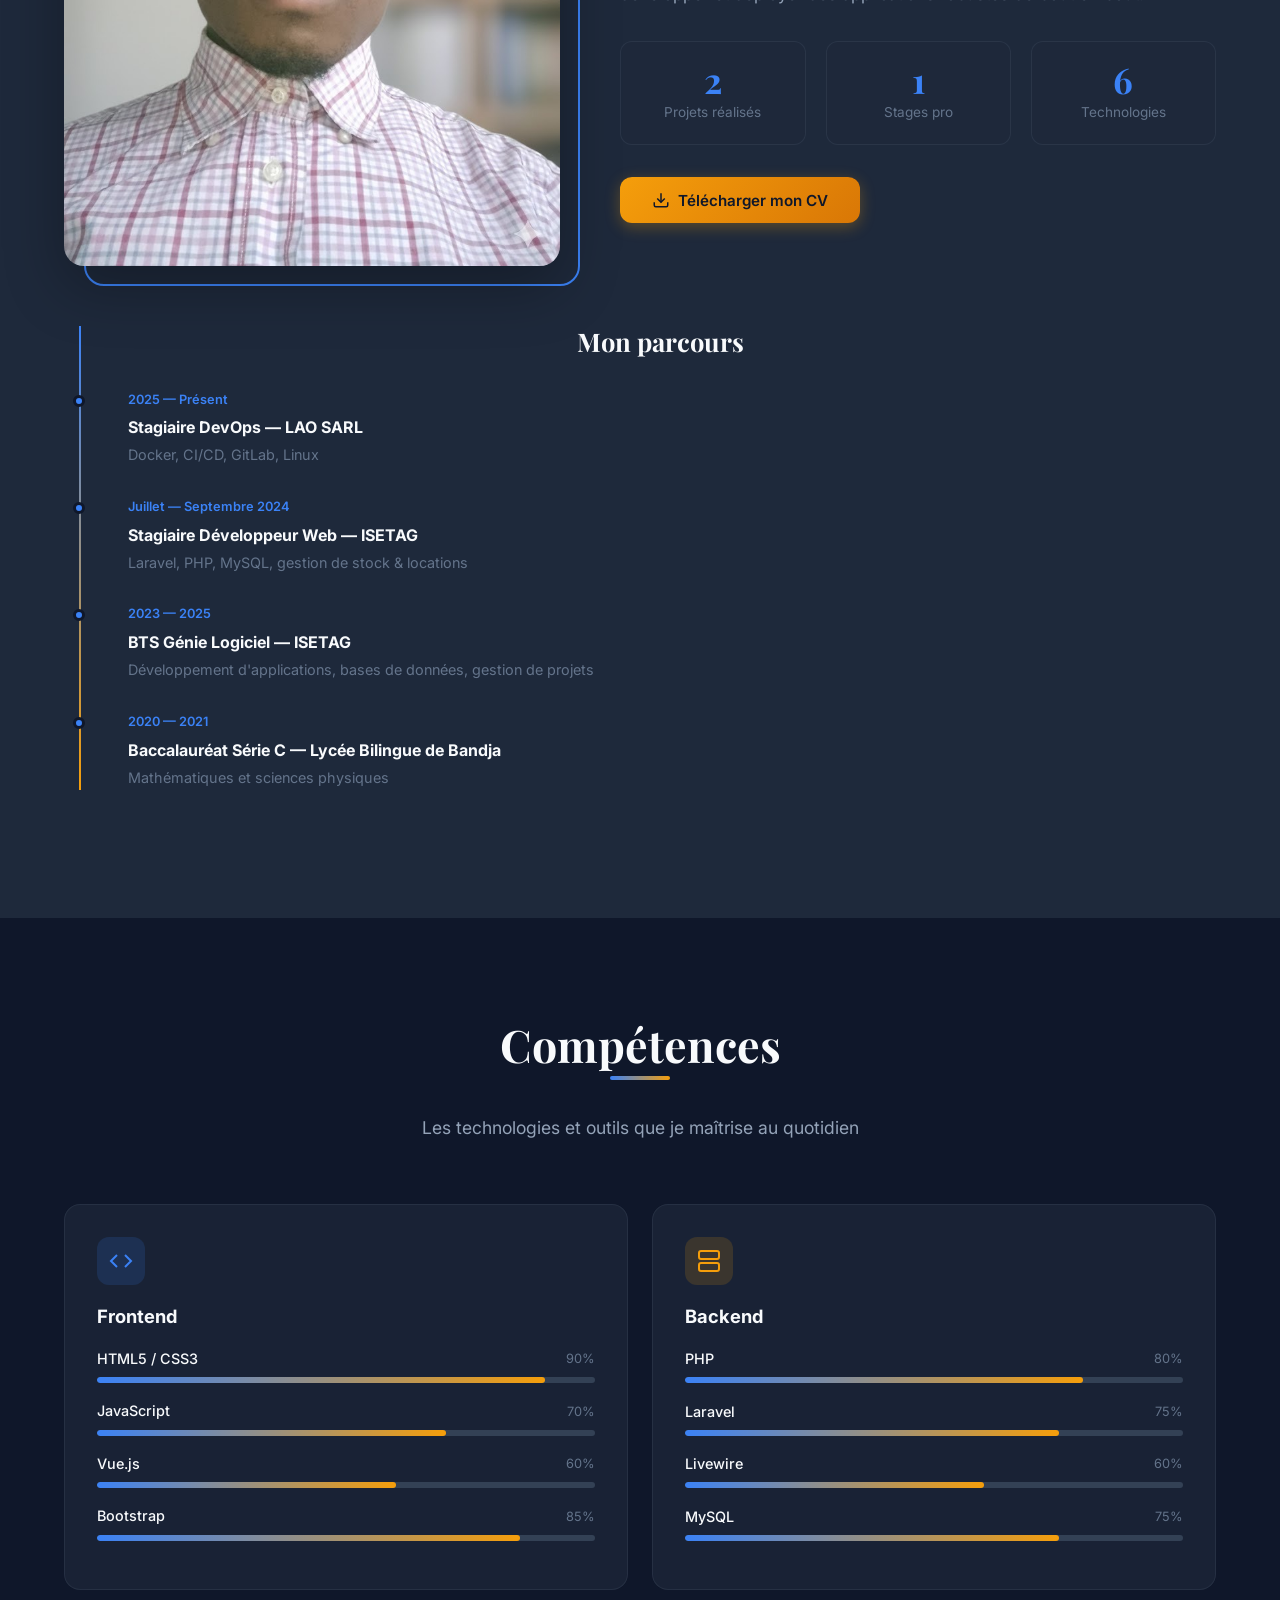
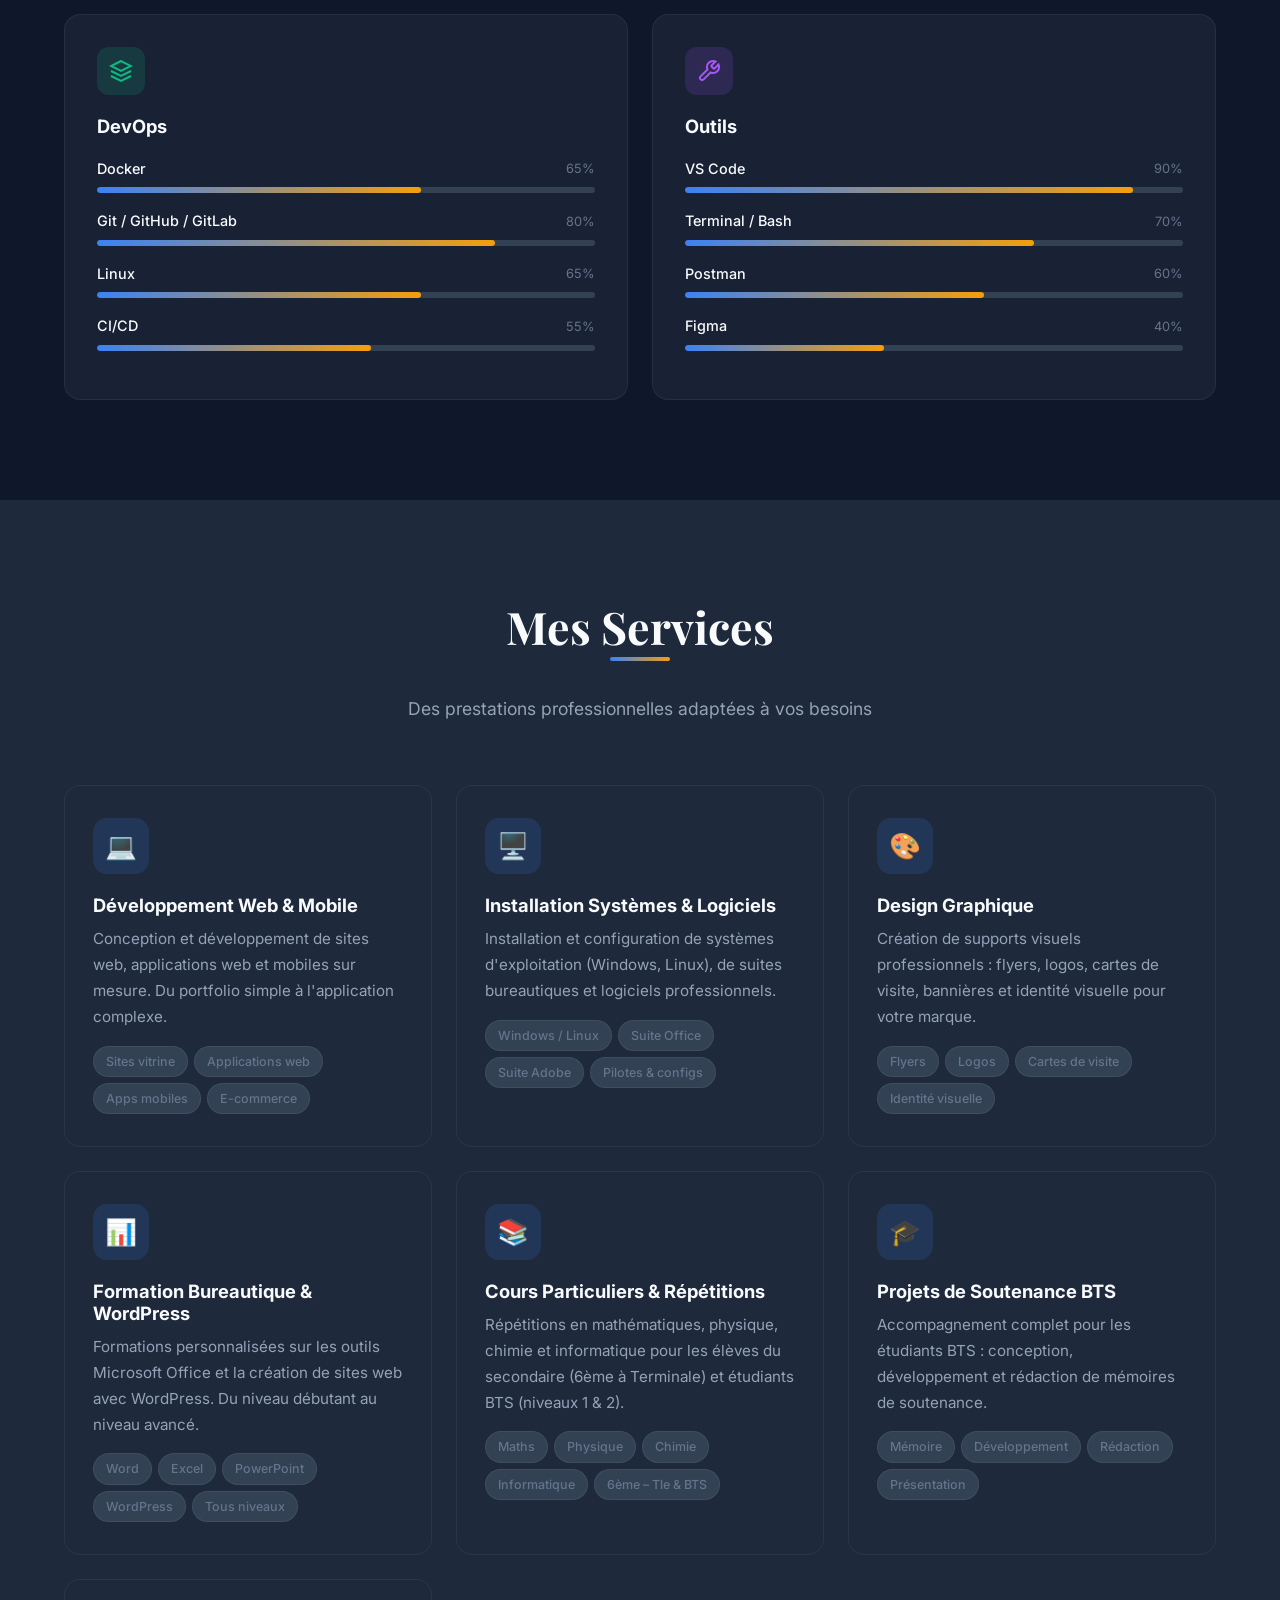
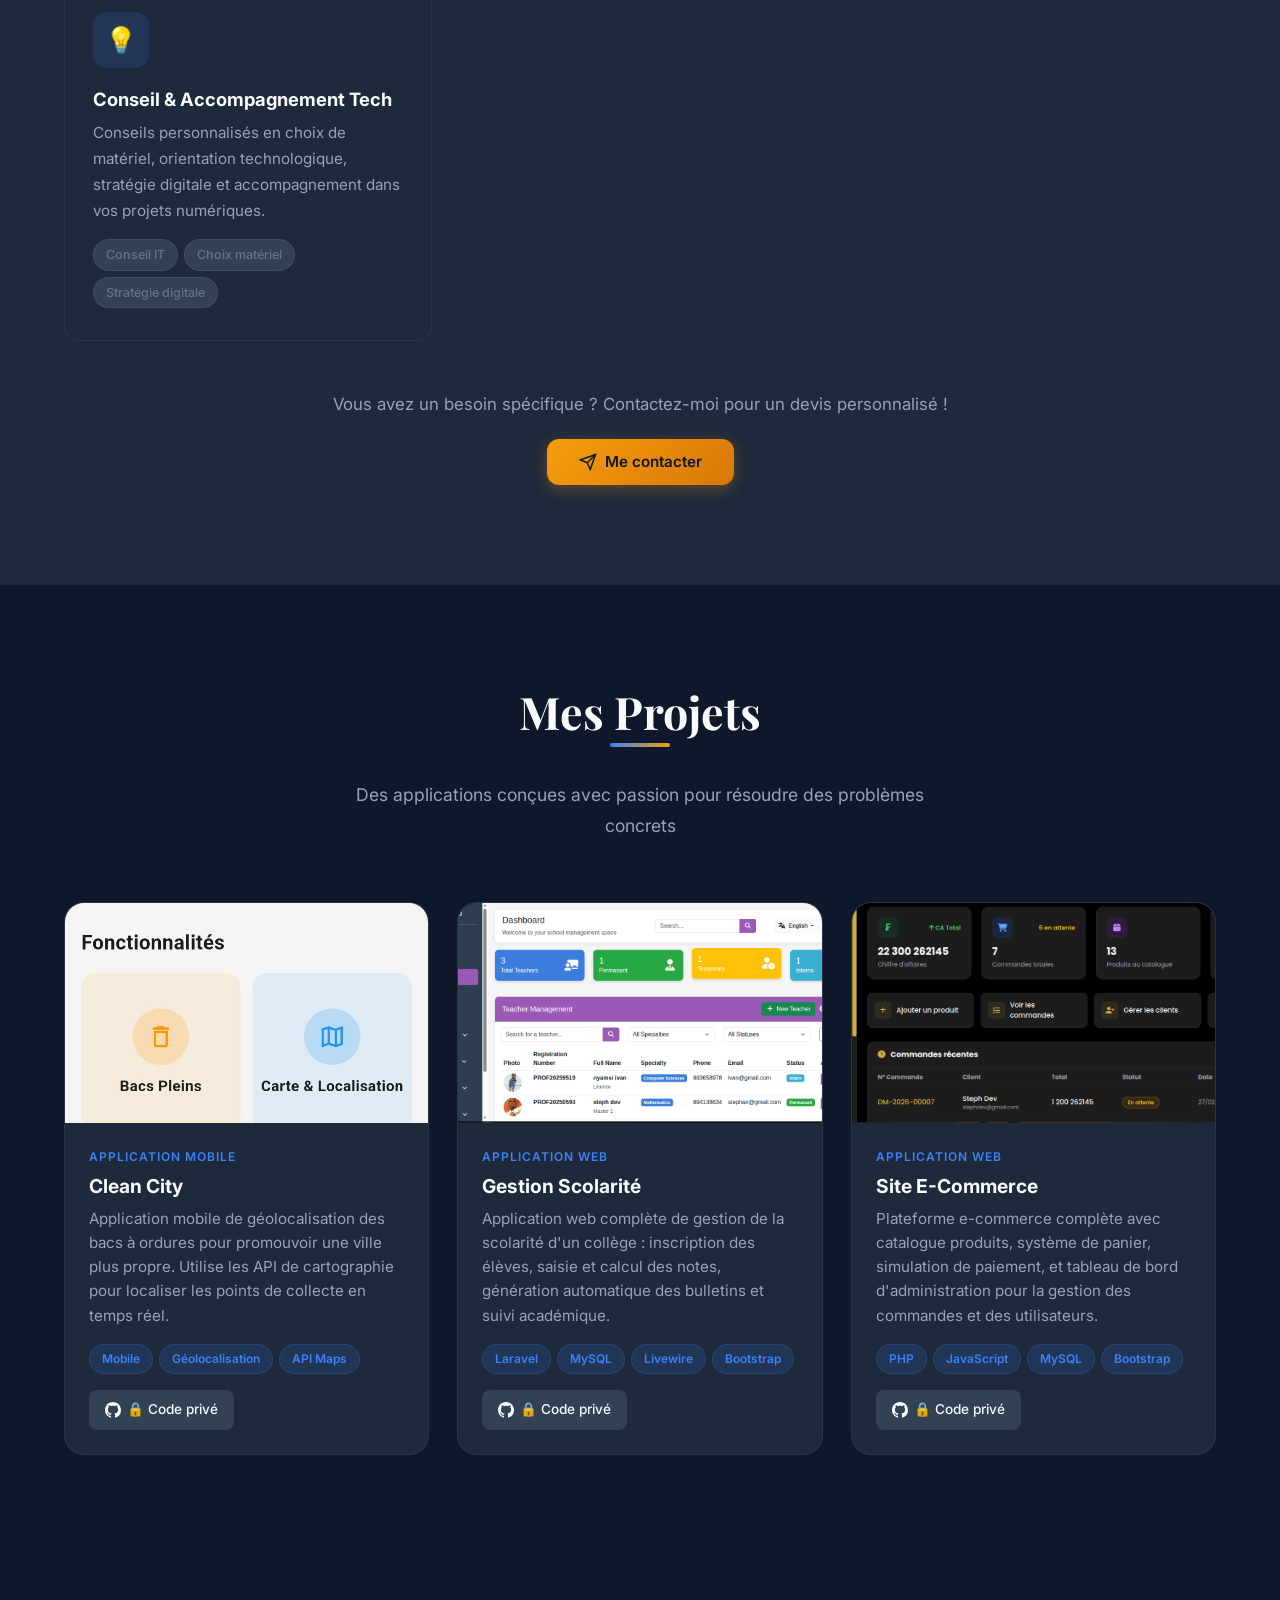
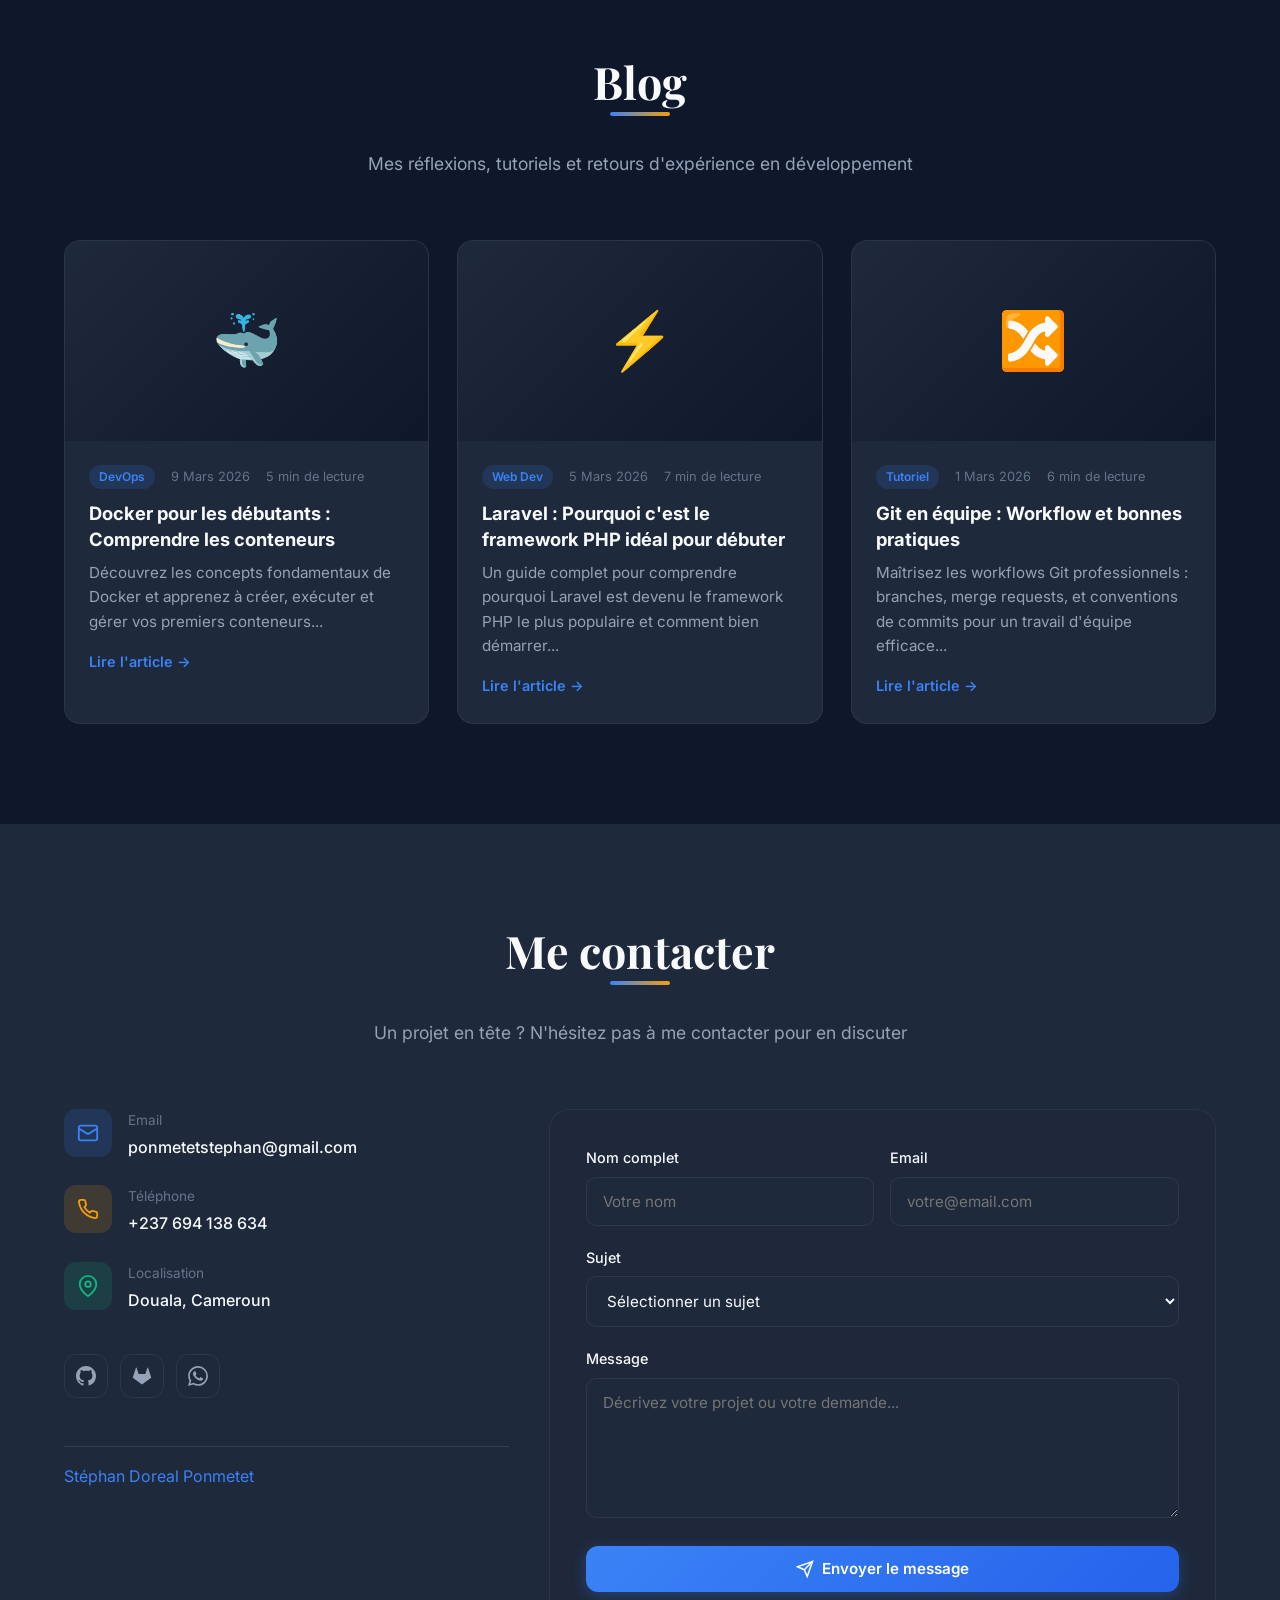
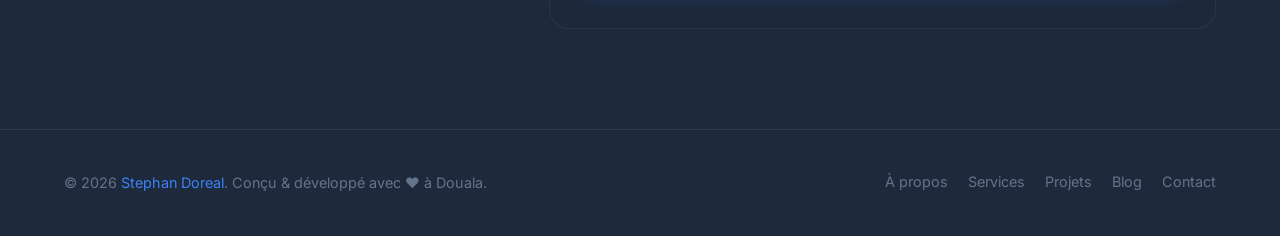
==== commit cd2616d7: "fix: correction du bug cv" ====
--- a/index.html
+++ b/index.html
@@ -107,7 +107,7 @@
                         </svg>
                         Voir mes projets
                     </a>
-                    <a href="assets/cv/CV-Ponmetet-Stephan.html" download="CV-Ponmetet-Stephan.html"
+                    <a href="assets/cv/CV-Ponmetet-Stephan.html" target="_blank" rel="noopener noreferrer"
                         class="btn btn-secondary">
                         <svg width="18" height="18" viewBox="0 0 24 24" fill="none" stroke="currentColor"
                             stroke-width="2">
@@ -133,7 +133,7 @@
                                 d="M22.65 14.39L12 22.13 1.35 14.39a.84.84 0 0 1-.3-.94l1.22-3.78 2.44-7.51A.42.42 0 0 1 4.82 2a.43.43 0 0 1 .58 0 .42.42 0 0 1 .11.18l2.44 7.49h8.1l2.44-7.51A.42.42 0 0 1 18.6 2a.43.43 0 0 1 .58 0 .42.42 0 0 1 .11.18l2.44 7.51L23 13.45a.84.84 0 0 1-.35.94z" />
                         </svg>
                     </a>
-                    <a href="https://www.linkedin.com/in/stephan-doreal" target="_blank" aria-label="LinkedIn">
+                    <a href="https://cm.linkedin.com/in/stephan-doreal" target="_blank" aria-label="LinkedIn">
                         <svg viewBox="0 0 24 24" fill="currentColor">
                             <path
                                 d="M20.447 20.452h-3.554v-5.569c0-1.328-.027-3.037-1.852-3.037-1.853 0-2.136 1.445-2.136 2.939v5.667H9.351V9h3.414v1.561h.046c.477-.9 1.637-1.85 3.37-1.85 3.601 0 4.267 2.37 4.267 5.455v6.286zM5.337 7.433a2.062 2.062 0 0 1-2.063-2.065 2.064 2.064 0 1 1 2.063 2.065zm1.782 13.019H3.555V9h3.564v11.452zM22.225 0H1.771C.792 0 0 .774 0 1.729v20.542C0 23.227.792 24 1.771 24h20.451C23.2 24 24 23.227 24 22.271V1.729C24 .774 23.2 0 22.222 0h.003z" />
@@ -215,7 +215,7 @@
                         </div>
                     </div>
 
-                    <a href="assets/cv/CV-Ponmetet-Stephan.html" download="CV-Ponmetet-Stephan.html"
+                    <a href="assets/cv/CV - Ponmetet Stephan Doreal.pdf" download="CV-Ponmetet-Stephan.pdf"
                         class="btn btn-gold reveal">
                         <svg width="18" height="18" viewBox="0 0 24 24" fill="none" stroke="currentColor"
                             stroke-width="2">
@@ -867,18 +867,17 @@
                                     d="M22.65 14.39L12 22.13 1.35 14.39a.84.84 0 0 1-.3-.94l1.22-3.78 2.44-7.51A.42.42 0 0 1 4.82 2a.43.43 0 0 1 .58 0 .42.42 0 0 1 .11.18l2.44 7.49h8.1l2.44-7.51A.42.42 0 0 1 18.6 2a.43.43 0 0 1 .58 0 .42.42 0 0 1 .11.18l2.44 7.51L23 13.45a.84.84 0 0 1-.35.94z" />
                             </svg>
                         </a>
-                        <a href="https://www.linkedin.com/in/stephan-doreal" target="_blank" aria-label="LinkedIn">
-                            <svg viewBox="0 0 24 24" fill="currentColor" width="20" height="20">
-                                <path
-                                    d="M20.447 20.452h-3.554v-5.569c0-1.328-.027-3.037-1.852-3.037-1.853 0-2.136 1.445-2.136 2.939v5.667H9.351V9h3.414v1.561h.046c.477-.9 1.637-1.85 3.37-1.85 3.601 0 4.267 2.37 4.267 5.455v6.286zM5.337 7.433a2.062 2.062 0 0 1-2.063-2.065 2.064 2.064 0 1 1 2.063 2.065zm1.782 13.019H3.555V9h3.564v11.452zM22.225 0H1.771C.792 0 0 .774 0 1.729v20.542C0 23.227.792 24 1.771 24h20.451C23.2 24 24 23.227 24 22.271V1.729C24 .774 23.2 0 22.222 0h.003z" />
-                            </svg>
-                        </a>
                         <a href="https://wa.me/237694138634" target="_blank" aria-label="WhatsApp">
                             <svg viewBox="0 0 24 24" fill="currentColor" width="20" height="20">
                                 <path
                                     d="M17.472 14.382c-.297-.149-1.758-.867-2.03-.967-.273-.099-.471-.148-.67.15-.197.297-.767.966-.94 1.164-.173.199-.347.223-.644.075-.297-.15-1.255-.463-2.39-1.475-.883-.788-1.48-1.761-1.653-2.059-.173-.297-.018-.458.13-.606.134-.133.298-.347.446-.52.149-.174.198-.298.298-.497.099-.198.05-.371-.025-.52-.075-.149-.669-1.612-.916-2.207-.242-.579-.487-.5-.669-.51-.173-.008-.371-.01-.57-.01-.198 0-.52.074-.792.372-.272.297-1.04 1.016-1.04 2.479 0 1.462 1.065 2.875 1.213 3.074.149.198 2.096 3.2 5.077 4.487.709.306 1.262.489 1.694.625.712.227 1.36.195 1.871.118.571-.085 1.758-.719 2.006-1.413.248-.694.248-1.289.173-1.413-.074-.124-.272-.198-.57-.347m-5.421 7.403h-.004a9.87 9.87 0 01-5.031-1.378l-.361-.214-3.741.982.998-3.648-.235-.374a9.86 9.86 0 01-1.51-5.26c.001-5.45 4.436-9.884 9.888-9.884 2.64 0 5.122 1.03 6.988 2.898a9.825 9.825 0 012.893 6.994c-.003 5.45-4.437 9.884-9.885 9.884m8.413-18.297A11.815 11.815 0 0012.05 0C5.495 0 .16 5.335.157 11.892c0 2.096.547 4.142 1.588 5.945L.057 24l6.305-1.654a11.882 11.882 0 005.683 1.448h.005c6.554 0 11.89-5.335 11.893-11.893a11.821 11.821 0 00-3.48-8.413z" />
                             </svg>
                         </a>
+                    </div>
+                    
+                    <div style="margin-top: 24px; padding-top: 16px; border-top: 1px solid rgba(255,255,255,0.1);">
+                        <script src="https://platform.linkedin.com/badges/js/profile.js" async defer type="text/javascript"></script>
+                        <div class="badge-base LI-profile-badge" data-locale="fr_FR" data-size="large" data-theme="dark" data-type="VERTICAL" data-vanity="stephan-doreal" data-version="v1"><a class="badge-base__link LI-simple-link" href="www.linkedin.com/in/stephan-doreal=profile-badge">Stéphan Doreal Ponmetet</a></div>
                     </div>
                 </div>
 
